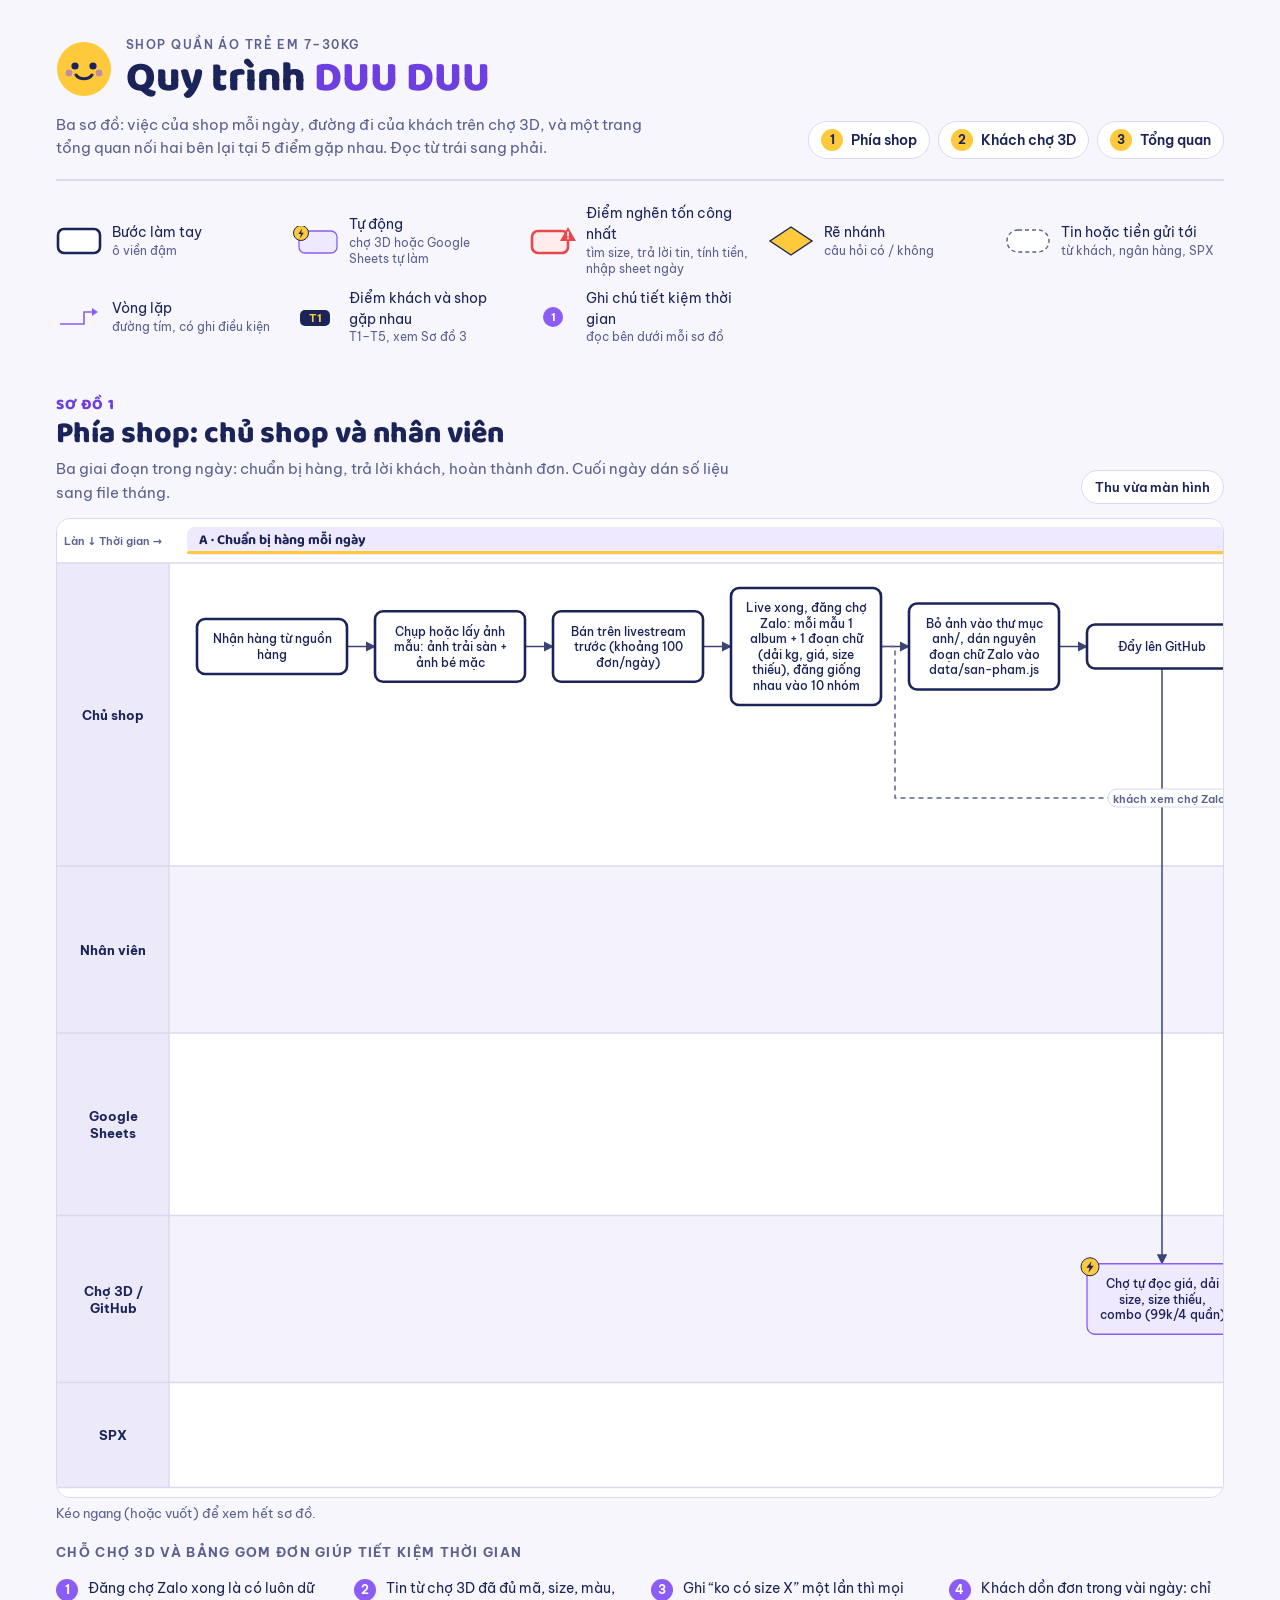
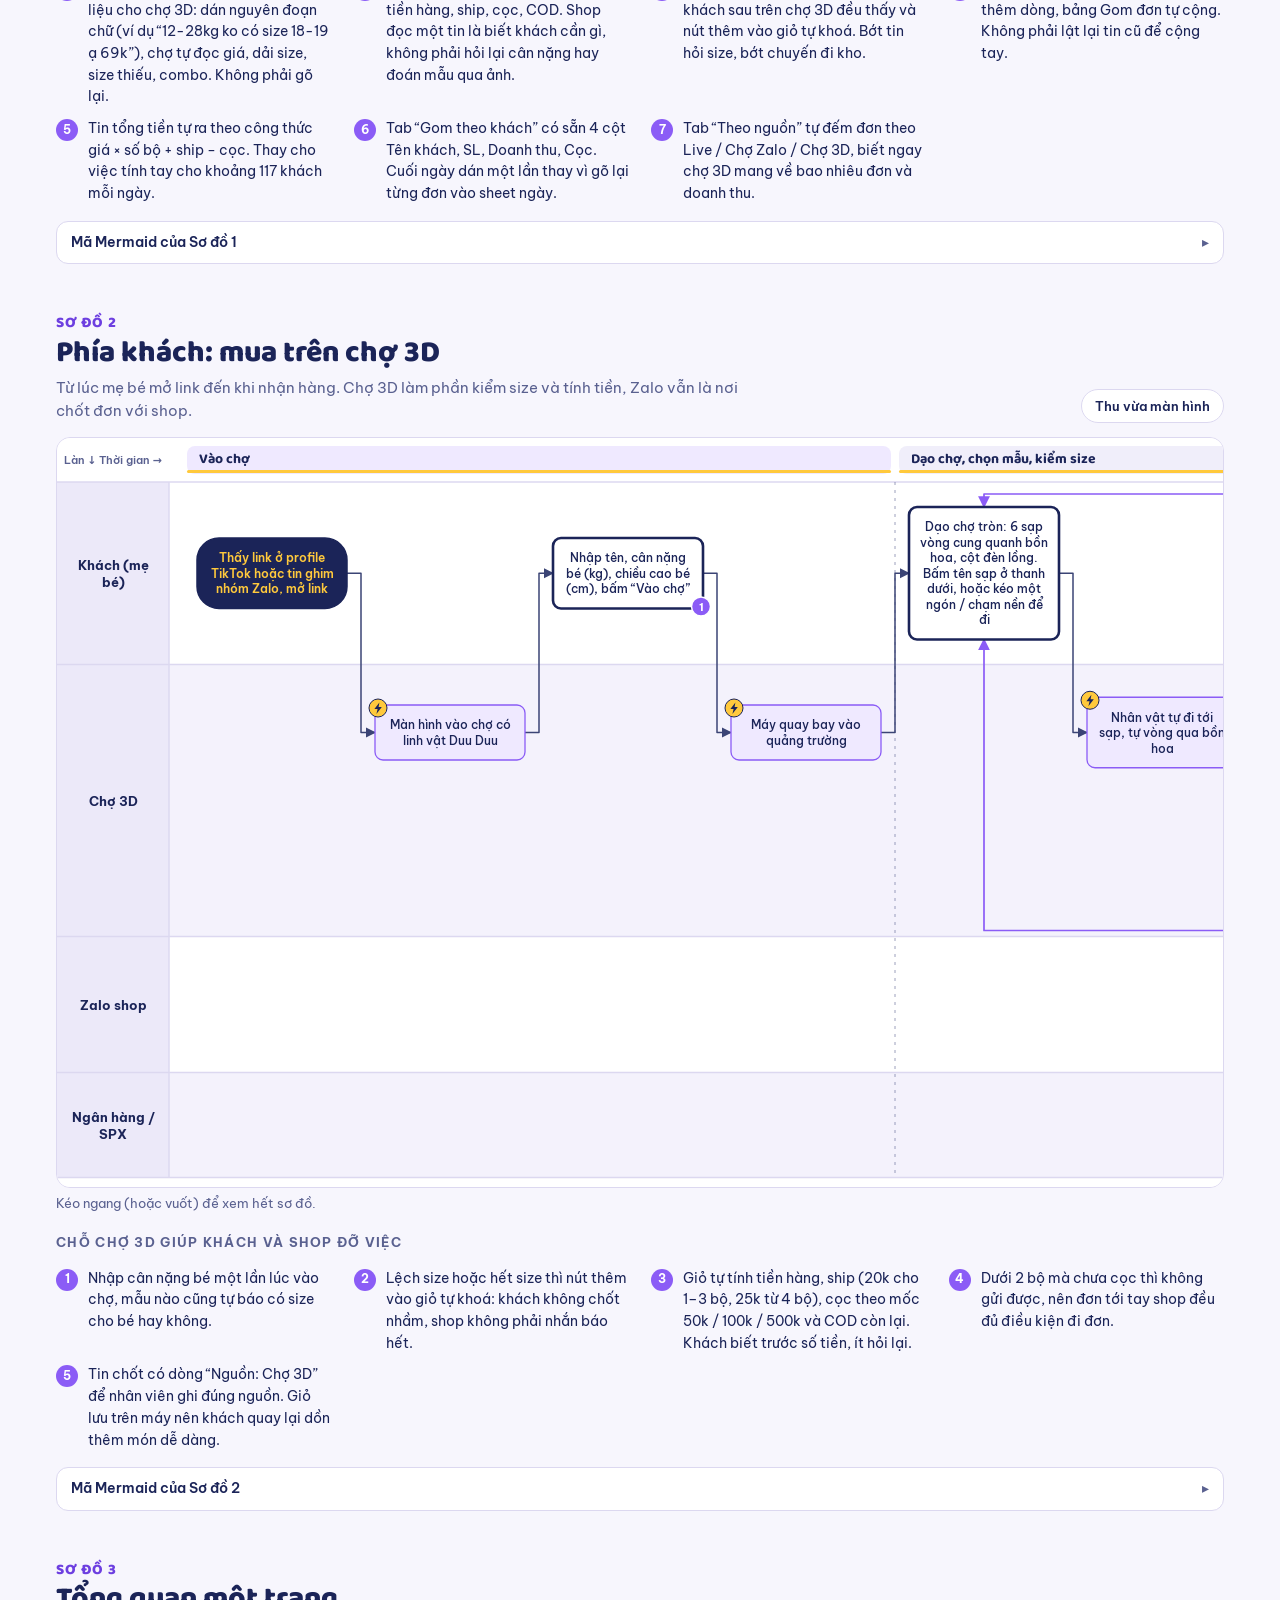
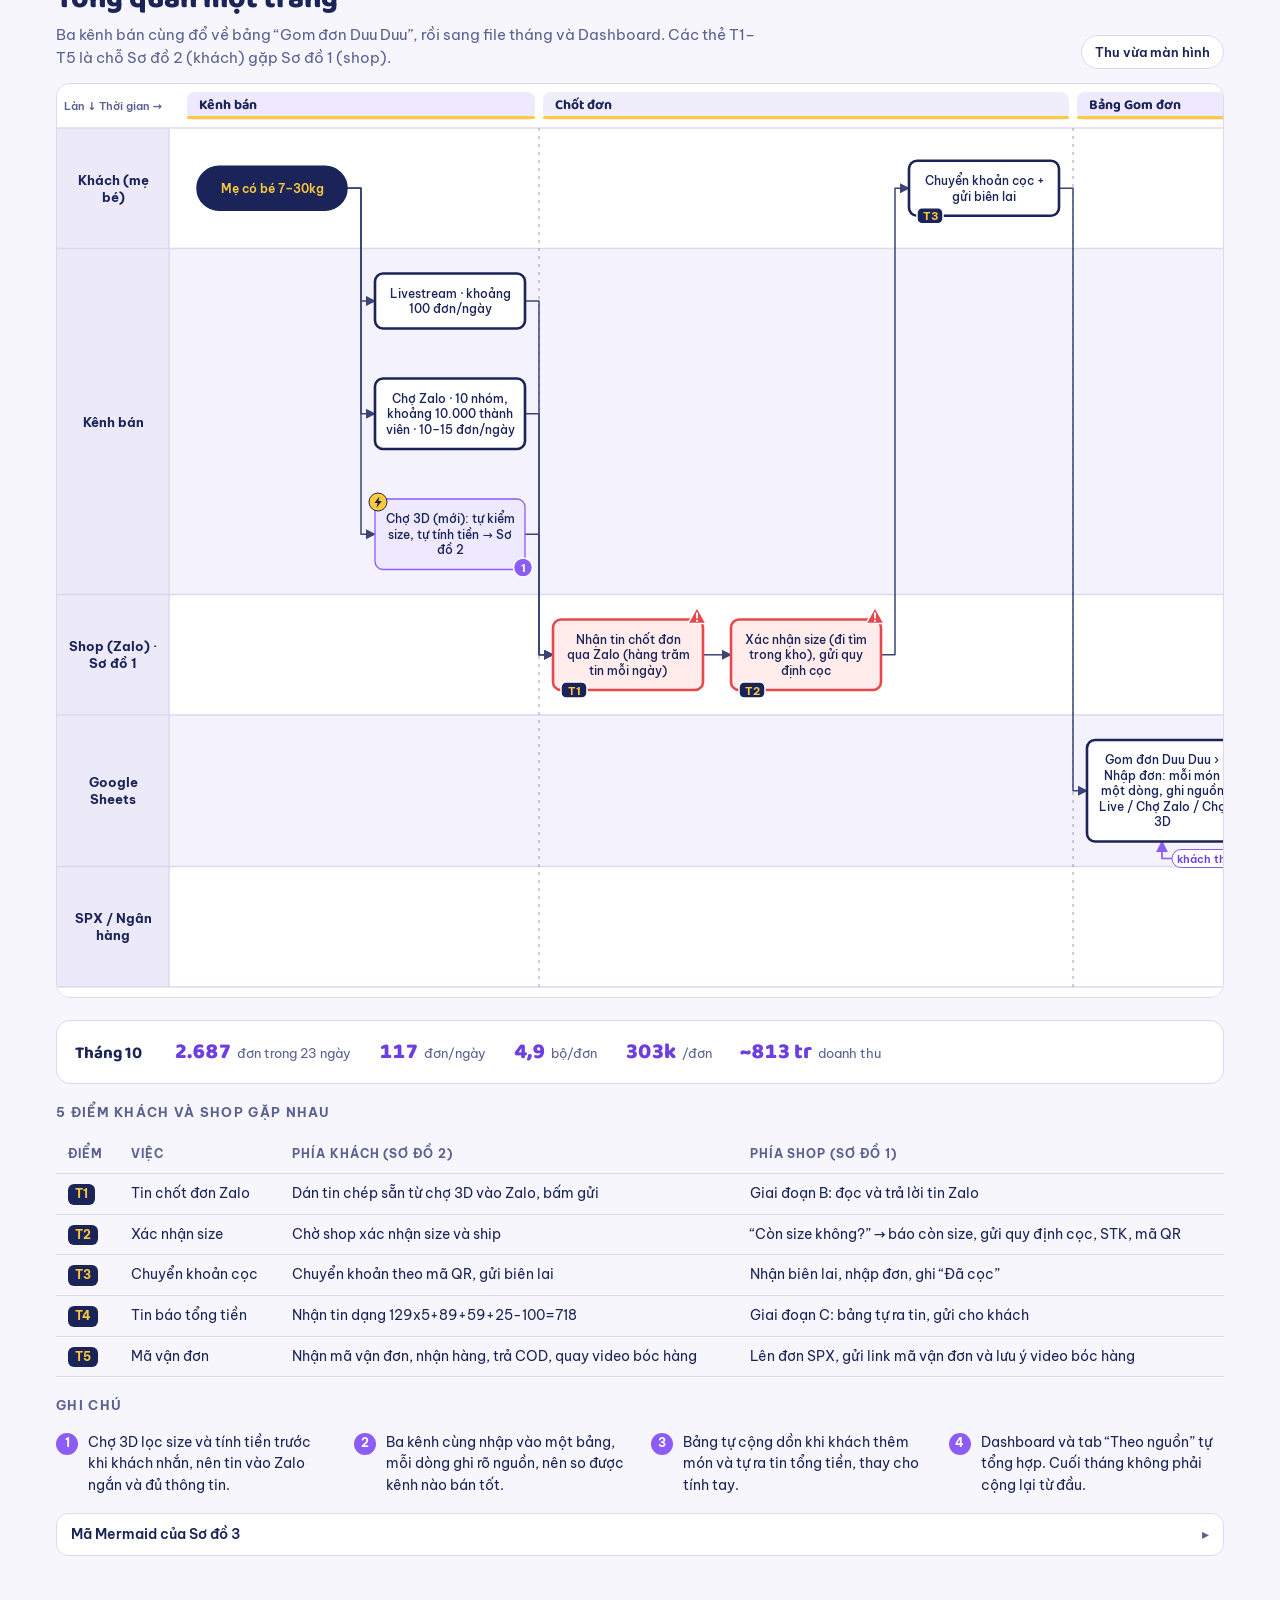
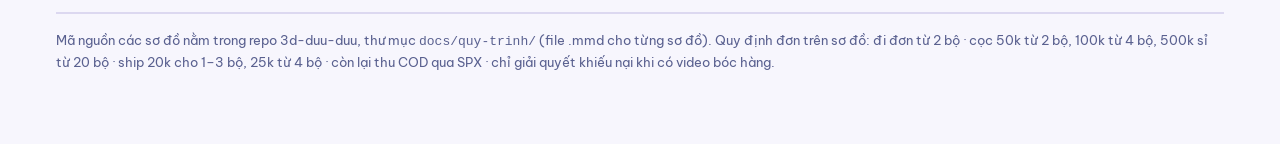
==== docs/quy-trinh/index.html @ c1986aa9 "Thêm sơ đồ quy trình bán hàng DUU DUU Ba sơ đồ swimlane bằng tiếng Việt trong docs/quy-trinh/: phía " ====
<!doctype html>
<html lang="vi">
<head>
<meta charset="utf-8">
<meta name="viewport" content="width=device-width, initial-scale=1, viewport-fit=cover">
</head>
<body>
<title>Quy trình DUU DUU</title>
<meta name="claude:viewport-fit-sides" content="cover">
<link rel="preconnect" href="https://fonts.googleapis.com">
<link rel="preconnect" href="https://fonts.gstatic.com" crossorigin>
<link rel="stylesheet" href="https://fonts.googleapis.com/css2?family=Baloo+2:wght@600;700;800&family=Be+Vietnam+Pro:wght@400;500;600;700&family=JetBrains+Mono:wght@400;500&display=swap&subset=vietnamese">
<style>
/* Bố cục: dải tiêu đề thương hiệu, chú thích ký hiệu, rồi 3 sơ đồ swimlane cuộn ngang, mỗi sơ đồ kèm ghi chú bên lề và mã Mermaid. */
:root{
  --bg:#F7F6FD; --surface:#FFFFFF; --surface-2:#F0EEFA; --lane-a:#FFFFFF; --lane-b:#F4F2FC; --lane-label:#ECE9F9;
  --ink:#1B2458; --muted:#5A6190; --line:#3B4475; --rule:#DCD8F0;
  --purple:#8B5CF6; --purple-ink:#6D3FE0; --yellow:#FFC93C; --on-yellow:#1B2458;
  --auto-fill:#EFE9FF; --warn:#E5484D; --warn-fill:#FFECEB;
  --end-fill:#1B2458; --end-ink:#FFC93C; --code-bg:#1B2458; --code-ink:#E9EAFF;
  --f-display:"Baloo 2","Be Vietnam Pro",system-ui,sans-serif;
  --f-body:"Be Vietnam Pro",system-ui,-apple-system,"Segoe UI",Roboto,sans-serif;
  --f-mono:"JetBrains Mono",ui-monospace,Menlo,Consolas,monospace;
}
@media (prefers-color-scheme: dark){ :root:not([data-theme="light"]){
  --bg:#11142B; --surface:#1A1E3D; --surface-2:#20254A; --lane-a:#161A36; --lane-b:#1B2042; --lane-label:#232850;
  --ink:#EEF0FF; --muted:#A9AED8; --line:#B9BEE8; --rule:#2E3463;
  --purple:#A78BFA; --purple-ink:#C4B2FF; --yellow:#FFC93C; --on-yellow:#1B2458;
  --auto-fill:#2C2660; --warn:#FF6B6B; --warn-fill:#3B1F2E;
  --end-fill:#FFC93C; --end-ink:#1B2458; --code-bg:#0B0E22; --code-ink:#E9EAFF; color-scheme:dark }}
:root[data-theme="dark"]{
  --bg:#11142B; --surface:#1A1E3D; --surface-2:#20254A; --lane-a:#161A36; --lane-b:#1B2042; --lane-label:#232850;
  --ink:#EEF0FF; --muted:#A9AED8; --line:#B9BEE8; --rule:#2E3463;
  --purple:#A78BFA; --purple-ink:#C4B2FF; --yellow:#FFC93C; --on-yellow:#1B2458;
  --auto-fill:#2C2660; --warn:#FF6B6B; --warn-fill:#3B1F2E;
  --end-fill:#FFC93C; --end-ink:#1B2458; --code-bg:#0B0E22; --code-ink:#E9EAFF; color-scheme:dark }

*{box-sizing:border-box}
body{background:var(--bg);color:var(--ink);font-family:var(--f-body);font-size:15px;line-height:1.55}
.wrap{max-width:1200px;margin:0 auto;padding-left:max(16px,env(safe-area-inset-left,0px));padding-right:max(16px,env(safe-area-inset-right,0px));padding-block:28px 64px}
h1,h2,h3{font-family:var(--f-display);text-wrap:balance;margin:0;line-height:1.15}
a{color:var(--purple-ink)}

/* Đầu trang */
.mast{display:flex;flex-wrap:wrap;gap:20px 32px;align-items:flex-end;justify-content:space-between;padding-bottom:20px;border-bottom:2px solid var(--rule)}
.brand{display:flex;gap:14px;align-items:center}
.logo{width:56px;height:56px;flex:none}
.eyebrow{font-size:12px;letter-spacing:.12em;text-transform:uppercase;color:var(--muted);font-weight:600}
h1{font-size:clamp(28px,4.2vw,42px);font-weight:800}
h1 em{font-style:normal;color:var(--purple-ink)}
.lede{max-width:62ch;color:var(--muted);margin:10px 0 0}
.toc{display:flex;flex-wrap:wrap;gap:8px}
.toc a{display:inline-flex;gap:8px;align-items:center;text-decoration:none;color:var(--ink);background:var(--surface);border:1.5px solid var(--rule);padding:7px 12px;border-radius:999px;font-weight:600;font-size:14px}
.toc a:hover,.toc a:focus-visible{border-color:var(--purple);outline:none}
.toc b{display:inline-grid;place-items:center;width:22px;height:22px;border-radius:50%;background:var(--yellow);color:var(--on-yellow);font-size:12px}

/* Chú thích ký hiệu */
.legend{margin-top:22px;display:grid;grid-template-columns:repeat(auto-fit,minmax(210px,1fr));gap:10px 18px}
.lg{display:flex;gap:10px;align-items:center;font-size:13.5px;min-width:0}
.lg svg{flex:none}
.lg small{display:block;color:var(--muted);font-size:12px;line-height:1.35}

/* Thẻ số liệu tháng 10 */
.kpis{margin-top:22px;display:flex;flex-wrap:wrap;gap:8px 28px;align-items:baseline;padding:14px 18px;background:var(--surface);border:1.5px solid var(--rule);border-radius:14px}
.kpis .k-title{font-family:var(--f-display);font-weight:700;font-size:17px;margin-right:4px}
.kpi{display:flex;gap:6px;align-items:baseline;font-variant-numeric:tabular-nums}
.kpi strong{font-family:var(--f-display);font-size:22px;font-weight:800;color:var(--purple-ink)}
.kpi span{color:var(--muted);font-size:13px}

/* Mỗi sơ đồ */
section.sd{margin-top:48px;scroll-margin-top:16px}
.sd-head{display:flex;flex-wrap:wrap;gap:8px 18px;align-items:flex-end;justify-content:space-between}
.sd-head .num{font-family:var(--f-display);font-weight:800;color:var(--purple-ink);font-size:15px;letter-spacing:.04em}
h2{font-size:clamp(22px,3vw,30px);font-weight:800}
.sd-desc{color:var(--muted);max-width:70ch;margin:6px 0 0}
.tools{display:flex;gap:8px;flex-wrap:wrap}
button{font:inherit;font-size:13px;font-weight:600;color:var(--ink);background:var(--surface);border:1.5px solid var(--rule);border-radius:999px;padding:6px 13px;cursor:pointer}
button:hover{border-color:var(--purple)}
button:focus-visible{outline:2px solid var(--purple);outline-offset:2px}
button[aria-pressed="true"]{background:var(--ink);color:var(--bg);border-color:var(--ink)}
.canvas{margin-top:14px;overflow-x:auto;border:1.5px solid var(--rule);border-radius:14px;background:var(--surface);cursor:grab;-webkit-overflow-scrolling:touch}
.canvas.dragging{cursor:grabbing;user-select:none}
.canvas svg{display:block}
.canvas.fit svg{width:100%;height:auto}
.hint{font-size:12.5px;color:var(--muted);margin-top:6px}

/* Ghi chú bên lề */
.notes{margin-top:16px;display:grid;grid-template-columns:repeat(auto-fit,minmax(260px,1fr));gap:10px 22px;padding:0;list-style:none}
.notes li{display:flex;gap:10px;font-size:14px;min-width:0}
.notes .nb{flex:none;display:inline-grid;place-items:center;width:22px;height:22px;border-radius:50%;background:var(--purple);color:#fff;font-weight:700;font-size:12px;margin-top:1px}
.notes-title{margin-top:18px;font-size:13px;letter-spacing:.1em;text-transform:uppercase;color:var(--muted);font-weight:700}

/* Bảng điểm gặp nhau */
.touch{margin-top:14px;overflow-x:auto}
.touch table{border-collapse:collapse;width:100%;min-width:620px;font-size:14px}
.touch th,.touch td{text-align:left;padding:9px 12px;border-bottom:1px solid var(--rule);vertical-align:top}
.touch th{font-size:12px;letter-spacing:.08em;text-transform:uppercase;color:var(--muted)}
.tag{display:inline-block;font-weight:700;font-size:12px;background:var(--ink);color:var(--yellow);border-radius:6px;padding:1px 7px;font-variant-numeric:tabular-nums}

/* Mã Mermaid */
details.code{margin-top:16px;border:1.5px solid var(--rule);border-radius:12px;background:var(--surface)}
details.code summary{cursor:pointer;padding:10px 14px;font-weight:600;font-size:14px;display:flex;gap:10px;align-items:center;justify-content:space-between;list-style:none}
details.code summary::-webkit-details-marker{display:none}
details.code summary::after{content:"▸";color:var(--muted);transition:transform .15s}
details.code[open] summary::after{transform:rotate(90deg)}
.code-body{padding:0 14px 14px}
.code-bar{display:flex;flex-wrap:wrap;gap:8px 14px;align-items:center;justify-content:space-between;margin-bottom:8px;font-size:12.5px;color:var(--muted)}
pre{margin:0;max-height:420px;overflow:auto;background:var(--code-bg);color:var(--code-ink);border-radius:10px;padding:14px 16px;font-family:var(--f-mono);font-size:12.5px;line-height:1.55;tab-size:2}
footer{margin-top:56px;padding-top:16px;border-top:2px solid var(--rule);color:var(--muted);font-size:13px}

/* Chữ trong SVG */
.svg-lane{font:700 13px var(--f-body);fill:var(--ink)}
.svg-phase{font:700 14px var(--f-display);fill:var(--ink)}
.svg-node{font:500 12px var(--f-body);fill:var(--ink)}
.svg-node.on-dec{font-weight:700;fill:var(--on-yellow)}
.svg-node.on-end{font-weight:600;fill:var(--end-ink)}
.svg-elabel{font:600 11px var(--f-body);fill:var(--muted)}
.svg-elabel.loop{fill:var(--purple-ink)}
.svg-tag{font:700 10.5px var(--f-body);fill:var(--yellow)}
.svg-nb{font:700 11px var(--f-body);fill:#fff}
@media (prefers-reduced-motion: reduce){*{transition:none!important;scroll-behavior:auto!important}}
@media (max-width:520px){.kpi strong{font-size:19px}}
</style>

<div class="wrap">
  <header class="mast">
    <div>
      <div class="brand">
        <svg class="logo" viewBox="0 0 56 56" aria-hidden="true">
          <circle cx="28" cy="28" r="27" fill="var(--yellow)"/>
          <circle cx="19" cy="25" r="3.6" fill="#1B2458"/><circle cx="37" cy="25" r="3.6" fill="#1B2458"/>
          <path d="M20 34c4 5 12 5 16 0" fill="none" stroke="#1B2458" stroke-width="3" stroke-linecap="round"/>
          <circle cx="13" cy="32" r="3.4" fill="#8B5CF6" opacity=".55"/><circle cx="43" cy="32" r="3.4" fill="#8B5CF6" opacity=".55"/>
        </svg>
        <div>
          <div class="eyebrow">Shop quần áo trẻ em 7–30kg</div>
          <h1>Quy trình <em>DUU DUU</em></h1>
        </div>
      </div>
      <p class="lede">Ba sơ đồ: việc của shop mỗi ngày, đường đi của khách trên chợ 3D, và một trang tổng quan nối hai bên lại tại 5 điểm gặp nhau. Đọc từ trái sang phải.</p>
    </div>
    <nav class="toc" aria-label="Các sơ đồ">
      <a href="#so-do-1"><b>1</b>Phía shop</a>
      <a href="#so-do-2"><b>2</b>Khách chợ 3D</a>
      <a href="#so-do-3"><b>3</b>Tổng quan</a>
    </nav>
  </header>

  <div class="legend" aria-label="Chú thích ký hiệu">
    <div class="lg"><svg width="46" height="30" viewBox="0 0 46 30"><rect x="2" y="3" width="42" height="24" rx="6" fill="var(--surface)" stroke="var(--ink)" stroke-width="2.6"/></svg><div>Bước làm tay<small>ô viền đậm</small></div></div>
    <div class="lg"><svg width="46" height="30" viewBox="0 0 46 30"><rect x="6" y="5" width="38" height="22" rx="6" fill="var(--auto-fill)" stroke="var(--purple)" stroke-width="1.3"/><circle cx="8" cy="7" r="7.5" fill="var(--yellow)" stroke="var(--ink)" stroke-width="1"/><path d="M9.2 2.6 5.4 8h2.6l-1.2 4.4L10.8 6.8H8.2z" fill="#1B2458"/></svg><div>Tự động<small>chợ 3D hoặc Google Sheets tự làm</small></div></div>
    <div class="lg"><svg width="46" height="30" viewBox="0 0 46 30"><rect x="2" y="5" width="36" height="22" rx="6" fill="var(--warn-fill)" stroke="var(--warn)" stroke-width="2.6"/><path d="M38 1 46 15H30z" fill="var(--warn)"/><rect x="37.2" y="5.5" width="1.6" height="5" fill="#fff"/><rect x="37.2" y="11.6" width="1.6" height="1.6" fill="#fff"/></svg><div>Điểm nghẽn tốn công nhất<small>tìm size, trả lời tin, tính tiền, nhập sheet ngày</small></div></div>
    <div class="lg"><svg width="46" height="30" viewBox="0 0 46 30"><path d="M23 1 44 15 23 29 2 15z" fill="var(--yellow)" stroke="var(--ink)" stroke-width="1.4"/></svg><div>Rẽ nhánh<small>câu hỏi có / không</small></div></div>
    <div class="lg"><svg width="46" height="30" viewBox="0 0 46 30"><rect x="2" y="4" width="42" height="22" rx="11" fill="var(--surface)" stroke="var(--muted)" stroke-width="1.4" stroke-dasharray="4 3"/></svg><div>Tin hoặc tiền gửi tới<small>từ khách, ngân hàng, SPX</small></div></div>
    <div class="lg"><svg width="46" height="30" viewBox="0 0 46 30"><path d="M4 22h24v-12h8" fill="none" stroke="var(--purple)" stroke-width="1.6"/><path d="M36 6l6 4-6 4z" fill="var(--purple)"/></svg><div>Vòng lặp<small>đường tím, có ghi điều kiện</small></div></div>
    <div class="lg"><svg width="46" height="30" viewBox="0 0 46 30"><rect x="7" y="8" width="30" height="16" rx="5" fill="var(--ink)"/><text x="22" y="20" text-anchor="middle" class="svg-tag">T1</text></svg><div>Điểm khách và shop gặp nhau<small>T1–T5, xem Sơ đồ 3</small></div></div>
    <div class="lg"><svg width="46" height="30" viewBox="0 0 46 30"><circle cx="23" cy="15" r="10" fill="var(--purple)"/><text x="23" y="19" text-anchor="middle" class="svg-nb">1</text></svg><div>Ghi chú tiết kiệm thời gian<small>đọc bên dưới mỗi sơ đồ</small></div></div>
  </div>

  <!-- SƠ ĐỒ 1 -->
  <section class="sd" id="so-do-1">
    <div class="sd-head">
      <div>
        <div class="num">SƠ ĐỒ 1</div>
        <h2>Phía shop: chủ shop và nhân viên</h2>
        <p class="sd-desc">Ba giai đoạn trong ngày: chuẩn bị hàng, trả lời khách, hoàn thành đơn. Cuối ngày dán số liệu sang file tháng.</p>
      </div>
      <div class="tools"><button type="button" class="fit-btn" data-target="cv1" aria-pressed="false">Thu vừa màn hình</button></div>
    </div>
    <div class="canvas" id="cv1" role="img" aria-label="Sơ đồ swimlane quy trình phía shop DUU DUU"></div>
    <p class="hint">Kéo ngang (hoặc vuốt) để xem hết sơ đồ.</p>
    <div class="notes-title">Chỗ chợ 3D và bảng gom đơn giúp tiết kiệm thời gian</div>
    <ol class="notes" id="nt1"></ol>
    <details class="code">
      <summary>Mã Mermaid của Sơ đồ 1</summary>
      <div class="code-body">
        <div class="code-bar"><span>Dán vào mermaid.live hoặc file .md trên GitHub để sửa. Mermaid tự xếp các làn nên bố cục sẽ khác bản vẽ ở trên.</span><button type="button" class="copy-btn" data-src="m1">Chép mã</button></div>
        <pre id="m1">flowchart LR
  %% SƠ ĐỒ 1 — PHÍA SHOP DUU DUU (chủ shop và nhân viên)
  %% Mỗi subgraph là một làn. Đọc từ trái sang phải: A chuẩn bị hàng → B trả lời khách → C hoàn thành đơn.
  %% Ký hiệu: viền đậm = làm tay · ⚡ = chợ 3D hoặc Google Sheets tự làm · ⚠️ = điểm nghẽn tốn công
  %%          hình bình hành = tin/tiền từ khách hoặc sàn gửi tới · 🔗 T1–T5 = điểm gặp khách (xem Sơ đồ 3)

  classDef tay fill:#FFFFFF,stroke:#1B2458,stroke-width:3px,color:#1B2458
  classDef tudong fill:#EFE9FF,stroke:#8B5CF6,stroke-width:1.5px,color:#1B2458
  classDef nghen fill:#FFECEB,stroke:#E5484D,stroke-width:3px,color:#1B2458
  classDef tudongnghen fill:#EFE9FF,stroke:#E5484D,stroke-width:3px,color:#1B2458
  classDef quyetdinh fill:#FFC93C,stroke:#1B2458,stroke-width:1.5px,color:#1B2458
  classDef ngoai fill:#FFFFFF,stroke:#5A6190,stroke-width:1.5px,stroke-dasharray:5 4,color:#1B2458
  classDef ketthuc fill:#1B2458,stroke:#1B2458,color:#FFC93C

  subgraph L1["Chủ shop"]
    direction LR
    A1["Nhận hàng từ nguồn hàng"]
    A2["Chụp hoặc lấy ảnh mẫu&lt;br/&gt;(ảnh trải sàn + ảnh bé mặc)"]
    A3["Bán trên livestream trước&lt;br/&gt;~100 đơn/ngày"]
    A4["Live xong, đăng chợ Zalo:&lt;br/&gt;mỗi mẫu 1 album + 1 đoạn chữ&lt;br/&gt;(dải kg, giá, size thiếu),&lt;br/&gt;đăng giống nhau vào 10 nhóm"]
    A5["Bỏ ảnh vào thư mục anh/,&lt;br/&gt;dán nguyên đoạn chữ Zalo&lt;br/&gt;vào data/san-pham.js"]
    A6["Đẩy lên GitHub"]
    B1[/"Tin từ chợ Zalo: khách gửi lại&lt;br/&gt;ảnh mẫu + cân nặng, chiều cao bé"/]
    B3["⚠️ 🔗 T1 Đọc và trả lời tin Zalo&lt;br/&gt;(hàng trăm tin mỗi ngày)"]
    B5{"Còn size&lt;br/&gt;không?"}
    B6["Báo khách hết,&lt;br/&gt;gợi ý size hoặc mẫu khác"]
    B8{"Đủ 2 bộ&lt;br/&gt;chưa?"}
    B9["Nhắc khách chọn thêm"]
    B10["🔗 T2 Báo còn size, gửi quy định cọc&lt;br/&gt;kèm số tài khoản + mã QR&lt;br/&gt;(50k từ 2 bộ · 100k từ 4 bộ · 500k sỉ từ 20 bộ)"]
    B11[/"🔗 T3 Khách chuyển khoản cọc,&lt;br/&gt;gửi biên lai"/]
    C1{"Khách&lt;br/&gt;thêm món?"}
    C5["🔗 T4 Gửi tin tổng tiền cho khách"]
    C8["🔗 T5 Gửi khách link mã vận đơn&lt;br/&gt;+ lưu ý quay video bóc hàng&lt;br/&gt;+ “đã có mã vận đơn thì&lt;br/&gt;không chuyển khoản nữa”"]
    C12["Nhập tiền khách chuyển khoản,&lt;br/&gt;đối soát COD của sàn"]
    C14(["Xem tab “Theo nguồn”:&lt;br/&gt;chợ 3D mang về bao nhiêu đơn"])
  end

  subgraph L2["Nhân viên"]
    direction LR
    B4["⚠️ Đi tìm size trong kho"]
    B12["Nhập từng món vào tab “Nhập đơn”:&lt;br/&gt;ngày, nguồn (Live / Chợ Zalo / Chợ 3D),&lt;br/&gt;tên khách, mã mẫu, size, màu, SL, giá"]
    B14["Ghi “Đã cọc” + trạng thái&lt;br/&gt;ở tab “Gom theo khách”"]
    C2["Thêm dòng vào “Nhập đơn”"]
    C6["Đóng gói"]
    C9["Cập nhật “Đã đi đơn”&lt;br/&gt;+ mã vận đơn"]
    C10["⚠️ Cuối ngày: dán 4 cột&lt;br/&gt;(Tên khách, SL, Doanh thu, Cọc)&lt;br/&gt;vào sheet ngày của file tháng"]
  end

  subgraph L3["Google Sheets"]
    direction LR
    B13["⚡ Bảng tự gom các món theo khách"]
    C3["⚡ Bảng tự cộng dồn&lt;br/&gt;vào đơn của khách"]
    C4["⚡ ⚠️ Bảng tự ra tin báo khách&lt;br/&gt;129x5+89+59+25-100=718&lt;br/&gt;(giá × số bộ + ship − cọc = COD)&lt;br/&gt;thay cho tính tay"]
    C13["⚡ Dashboard tự tổng hợp"]
  end

  subgraph L4["Chợ 3D / GitHub"]
    direction LR
    A7["⚡ Chợ tự đọc giá, dải size,&lt;br/&gt;size thiếu, combo (99k/4 quần)"]
    A8["⚡ Trang chợ tự cập nhật&lt;br/&gt;sau 1–2 phút"]
    B2[/"⚡ Tin chốt soạn sẵn từ chợ 3D:&lt;br/&gt;mã, size, màu, tiền hàng, ship,&lt;br/&gt;cọc, COD + “Nguồn: Chợ 3D”"/]
    B7["Ghi “ko có size X” hoặc het: true&lt;br/&gt;vào file dữ liệu, đẩy GitHub"]
  end

  subgraph L5["SPX"]
    direction LR
    C7["Lên đơn SPX, lấy mã vận đơn"]
    C11[/"Tiền COD về&lt;br/&gt;+ bảng đối soát của sàn"/]
  end

  %% Giai đoạn A — chuẩn bị hàng mỗi ngày
  A1 --&gt; A2 --&gt; A3 --&gt; A4 --&gt; A5 --&gt; A6 --&gt; A7 --&gt; A8

  %% Giai đoạn B — trả lời khách
  A4 -. khách xem chợ Zalo .-&gt; B1
  A8 -. khách đặt trên chợ 3D .-&gt; B2
  B1 --&gt; B3
  B2 --&gt; B3
  B3 --&gt;|hỏi size| B4 --&gt; B5
  B5 --&gt;|Hết| B6 --&gt; B7
  B6 --&gt;|khách chọn lại| B3
  B5 --&gt;|Còn| B8
  B8 --&gt;|Chưa| B9
  B9 --&gt;|khách chọn thêm| B3
  B8 --&gt;|Đủ| B10 --&gt; B11 --&gt; B12 --&gt; B13 --&gt; B14

  %% Giai đoạn C — hoàn thành đơn (vòng lặp dồn đơn)
  B14 --&gt; C1
  C1 --&gt;|Có| C2 --&gt; C3
  C3 --&gt;|lặp đến khi chốt| C1
  C1 --&gt;|Chốt đi đơn| C4 --&gt; C5 --&gt; C6 --&gt; C7 --&gt; C8 --&gt; C9 --&gt; C10
  C10 --&gt; C12
  C11 --&gt; C12
  C12 --&gt; C13 --&gt; C14

  class A1,A2,A3,A4,A5,A6,B6,B7,B9,B10,B12,B14,C2,C5,C6,C7,C8,C9,C12 tay
  class A7,A8,B2,B13,C3,C13 tudong
  class B3,B4,C10 nghen
  class C4 tudongnghen
  class B5,B8,C1 quyetdinh
  class B1,B11,C11 ngoai
  class C14 ketthuc</pre>
      </div>
    </details>
  </section>

  <!-- SƠ ĐỒ 2 -->
  <section class="sd" id="so-do-2">
    <div class="sd-head">
      <div>
        <div class="num">SƠ ĐỒ 2</div>
        <h2>Phía khách: mua trên chợ 3D</h2>
        <p class="sd-desc">Từ lúc mẹ bé mở link đến khi nhận hàng. Chợ 3D làm phần kiểm size và tính tiền, Zalo vẫn là nơi chốt đơn với shop.</p>
      </div>
      <div class="tools"><button type="button" class="fit-btn" data-target="cv2" aria-pressed="false">Thu vừa màn hình</button></div>
    </div>
    <div class="canvas" id="cv2" role="img" aria-label="Sơ đồ swimlane hành trình khách mua trên chợ 3D"></div>
    <p class="hint">Kéo ngang (hoặc vuốt) để xem hết sơ đồ.</p>
    <div class="notes-title">Chỗ chợ 3D giúp khách và shop đỡ việc</div>
    <ol class="notes" id="nt2"></ol>
    <details class="code">
      <summary>Mã Mermaid của Sơ đồ 2</summary>
      <div class="code-body">
        <div class="code-bar"><span>Dán vào mermaid.live hoặc file .md trên GitHub để sửa.</span><button type="button" class="copy-btn" data-src="m2">Chép mã</button></div>
        <pre id="m2">flowchart LR
  %% SƠ ĐỒ 2 — KHÁCH MUA TRÊN CHỢ 3D (từ lúc vào chợ đến khi nhận hàng)
  %% Mỗi subgraph là một làn. Đọc từ trái sang phải.
  %% Ký hiệu: viền đậm = khách làm tay · ⚡ = chợ 3D tự làm · 🔒 = nút bị khoá
  %%          hình bình hành = tin/tiền từ bên ngoài · 🔗 T1–T5 = điểm gặp shop (xem Sơ đồ 3)

  classDef tay fill:#FFFFFF,stroke:#1B2458,stroke-width:3px,color:#1B2458
  classDef tudong fill:#EFE9FF,stroke:#8B5CF6,stroke-width:1.5px,color:#1B2458
  classDef quyetdinh fill:#FFC93C,stroke:#1B2458,stroke-width:1.5px,color:#1B2458
  classDef ngoai fill:#FFFFFF,stroke:#5A6190,stroke-width:1.5px,stroke-dasharray:5 4,color:#1B2458
  classDef ketthuc fill:#1B2458,stroke:#1B2458,color:#FFC93C

  subgraph K["Khách (mẹ bé)"]
    direction LR
    D1(["Thấy link ở profile TikTok&lt;br/&gt;hoặc tin ghim nhóm Zalo, mở link"])
    D3["Nhập tên, cân nặng bé (kg),&lt;br/&gt;chiều cao bé (cm), bấm “Vào chợ”"]
    D5["Dạo chợ tròn: 6 sạp vòng cung&lt;br/&gt;quanh bồn hoa và cột đèn lồng.&lt;br/&gt;Bấm tên sạp ở thanh dưới,&lt;br/&gt;hoặc kéo một ngón / chạm nền để đi"]
    D8["Bấm vào một mẫu"]
    D10["Chọn màu&lt;br/&gt;(chợ lật tới ảnh màu đó)"]
    D11["Chọn cân nặng bằng nút − / +"]
    D14["Tuỳ chọn: “Lấy rộng hơn (trừ hao)”,&lt;br/&gt;“Cho bé mặc thử”"]
    D16["Thêm vào giỏ"]
    D17{"Chọn thêm&lt;br/&gt;mẫu?"}
    D18["Mở giỏ: xem danh sách món,&lt;br/&gt;nhập chiều cao bé,&lt;br/&gt;ô “Đã cọc trước”"]
    D22["Bấm “Chép tin và mở Zalo shop”"]
    D24["🔗 T1 Dán tin vào khung chat Zalo,&lt;br/&gt;bấm gửi"]
    D26["🔗 T3 Chuyển khoản cọc theo mã QR"]
    D28["Gửi biên lai qua Zalo"]
    D30["🔗 T4 🔗 T5 Nhận tin tổng tiền&lt;br/&gt;và mã vận đơn"]
    D32(["Nhận hàng, trả COD,&lt;br/&gt;quay video bóc hàng"])
  end

  subgraph C["Chợ 3D"]
    direction LR
    D2["⚡ Màn hình vào chợ&lt;br/&gt;có linh vật Duu Duu"]
    D4["⚡ Máy quay bay vào quảng trường"]
    D6["⚡ Nhân vật tự đi tới sạp,&lt;br/&gt;tự vòng qua bồn hoa"]
    D7["⚡ Đến gần sạp:&lt;br/&gt;hiện dải thẻ mẫu của sạp"]
    D9["⚡ Bảng chi tiết: ảnh thật vuốt ngang,&lt;br/&gt;mã, giá, đoạn chữ của shop"]
    D12{"Size&lt;br/&gt;cho bé?"}
    D13["⚡ 🔒 “Mẫu này chỉ có size X–Y”&lt;br/&gt;hoặc “Hết size”:&lt;br/&gt;khoá nút thêm vào giỏ"]
    D15["⚡ Mặc thử: nhân vật&lt;br/&gt;mặc màu của mẫu"]
    D19["⚡ Tự tính tiền hàng, ship dự kiến,&lt;br/&gt;cọc theo mốc, COD còn lại"]
    D20{"Dưới 2 bộ&lt;br/&gt;và chưa cọc?"}
    D21["⚡ 🔒 Khoá nút gửi,&lt;br/&gt;nhắc chọn thêm"]
    D23["⚡ Chép tin chốt đơn,&lt;br/&gt;mở Zalo của shop.&lt;br/&gt;Giỏ vẫn lưu trên máy khách"]
  end

  subgraph Z["Zalo shop"]
    direction LR
    D25["🔗 T2 Shop xác nhận size và ship"]
    D29["Shop nhập đơn, gửi tin tổng tiền&lt;br/&gt;và mã vận đơn (Sơ đồ 1, giai đoạn C)"]
  end

  subgraph B["Ngân hàng / SPX"]
    direction LR
    D27[/"Ngân hàng nhận tiền cọc"/]
    D31[/"SPX giao hàng, thu COD"/]
  end

  D1 --&gt; D2 --&gt; D3 --&gt; D4 --&gt; D5 --&gt; D6 --&gt; D7 --&gt; D8 --&gt; D9 --&gt; D10 --&gt; D11 --&gt; D12
  D12 --&gt;|Chỉ có size X–Y / Hết size| D13
  D13 --&gt;|chọn mẫu khác| D8
  D12 --&gt;|Có size cho bé| D14
  D14 -. nếu chọn mặc thử .-&gt; D15
  D14 --&gt; D16 --&gt; D17
  D17 --&gt;|Có: dạo tiếp| D5
  D17 --&gt;|Đủ rồi| D18 --&gt; D19 --&gt; D20
  D20 --&gt;|Đúng| D21
  D21 --&gt;|chọn thêm| D5
  D20 --&gt;|Không| D22 --&gt; D23 --&gt; D24 --&gt; D25 --&gt; D26 --&gt; D27 --&gt; D28 --&gt; D29 --&gt; D30 --&gt; D31 --&gt; D32

  class D3,D5,D8,D10,D11,D14,D16,D18,D22,D24,D26,D28,D30,D25,D29 tay
  class D2,D4,D6,D7,D9,D13,D15,D19,D21,D23 tudong
  class D12,D17,D20 quyetdinh
  class D27,D31 ngoai
  class D1,D32 ketthuc</pre>
      </div>
    </details>
  </section>

  <!-- SƠ ĐỒ 3 -->
  <section class="sd" id="so-do-3">
    <div class="sd-head">
      <div>
        <div class="num">SƠ ĐỒ 3</div>
        <h2>Tổng quan một trang</h2>
        <p class="sd-desc">Ba kênh bán cùng đổ về bảng “Gom đơn Duu Duu”, rồi sang file tháng và Dashboard. Các thẻ T1–T5 là chỗ Sơ đồ 2 (khách) gặp Sơ đồ 1 (shop).</p>
      </div>
      <div class="tools"><button type="button" class="fit-btn" data-target="cv3" aria-pressed="false">Thu vừa màn hình</button></div>
    </div>
    <div class="canvas" id="cv3" role="img" aria-label="Sơ đồ tổng quan ba kênh bán đổ về bảng gom đơn"></div>
    <div class="kpis" aria-label="Số liệu tháng 10">
      <span class="k-title">Tháng 10</span>
      <span class="kpi"><strong>2.687</strong><span>đơn trong 23 ngày</span></span>
      <span class="kpi"><strong>117</strong><span>đơn/ngày</span></span>
      <span class="kpi"><strong>4,9</strong><span>bộ/đơn</span></span>
      <span class="kpi"><strong>303k</strong><span>/đơn</span></span>
      <span class="kpi"><strong>~813 tr</strong><span>doanh thu</span></span>
    </div>
    <div class="notes-title">5 điểm khách và shop gặp nhau</div>
    <div class="touch">
      <table>
        <thead><tr><th>Điểm</th><th>Việc</th><th>Phía khách (Sơ đồ 2)</th><th>Phía shop (Sơ đồ 1)</th></tr></thead>
        <tbody>
          <tr><td><span class="tag">T1</span></td><td>Tin chốt đơn Zalo</td><td>Dán tin chép sẵn từ chợ 3D vào Zalo, bấm gửi</td><td>Giai đoạn B: đọc và trả lời tin Zalo</td></tr>
          <tr><td><span class="tag">T2</span></td><td>Xác nhận size</td><td>Chờ shop xác nhận size và ship</td><td>“Còn size không?” → báo còn size, gửi quy định cọc, STK, mã QR</td></tr>
          <tr><td><span class="tag">T3</span></td><td>Chuyển khoản cọc</td><td>Chuyển khoản theo mã QR, gửi biên lai</td><td>Nhận biên lai, nhập đơn, ghi “Đã cọc”</td></tr>
          <tr><td><span class="tag">T4</span></td><td>Tin báo tổng tiền</td><td>Nhận tin dạng 129x5+89+59+25-100=718</td><td>Giai đoạn C: bảng tự ra tin, gửi cho khách</td></tr>
          <tr><td><span class="tag">T5</span></td><td>Mã vận đơn</td><td>Nhận mã vận đơn, nhận hàng, trả COD, quay video bóc hàng</td><td>Lên đơn SPX, gửi link mã vận đơn và lưu ý video bóc hàng</td></tr>
        </tbody>
      </table>
    </div>
    <div class="notes-title">Ghi chú</div>
    <ol class="notes" id="nt3"></ol>
    <details class="code">
      <summary>Mã Mermaid của Sơ đồ 3</summary>
      <div class="code-body">
        <div class="code-bar"><span>Dán vào mermaid.live hoặc file .md trên GitHub để sửa.</span><button type="button" class="copy-btn" data-src="m3">Chép mã</button></div>
        <pre id="m3">flowchart LR
  %% SƠ ĐỒ 3 — TỔNG QUAN MỘT TRANG
  %% 3 kênh bán cùng đổ về bảng “Gom đơn Duu Duu”, rồi sang file tháng và Dashboard.
  %% 🔗 T1–T5 là 5 điểm khách (Sơ đồ 2) và shop (Sơ đồ 1) gặp nhau:
  %%   T1 tin chốt đơn Zalo · T2 xác nhận size · T3 chuyển khoản cọc · T4 tin báo tổng tiền · T5 mã vận đơn
  %% Ký hiệu: viền đậm = làm tay · ⚡ = tự động · ⚠️ = điểm nghẽn tốn công

  classDef tay fill:#FFFFFF,stroke:#1B2458,stroke-width:3px,color:#1B2458
  classDef tudong fill:#EFE9FF,stroke:#8B5CF6,stroke-width:1.5px,color:#1B2458
  classDef nghen fill:#FFECEB,stroke:#E5484D,stroke-width:3px,color:#1B2458
  classDef ngoai fill:#FFFFFF,stroke:#5A6190,stroke-width:1.5px,stroke-dasharray:5 4,color:#1B2458
  classDef ketthuc fill:#1B2458,stroke:#1B2458,color:#FFC93C

  subgraph K["Khách (mẹ bé)"]
    direction LR
    E1(["Mẹ có bé 7–30kg"])
    E7["🔗 T3 Chuyển khoản cọc&lt;br/&gt;+ gửi biên lai"]
    E11["🔗 T4 Nhận tin tổng tiền&lt;br/&gt;129x5+89+59+25-100=718"]
    E14["🔗 T5 Nhận mã vận đơn, nhận hàng,&lt;br/&gt;trả COD, quay video bóc hàng"]
  end

  subgraph KB["Kênh bán"]
    direction LR
    E2["Livestream&lt;br/&gt;~100 đơn/ngày"]
    E3["Chợ Zalo: 10 nhóm,&lt;br/&gt;~10.000 thành viên&lt;br/&gt;10–15 đơn/ngày"]
    E4["⚡ Chợ 3D (mới): tự kiểm size,&lt;br/&gt;tự tính tiền → Sơ đồ 2"]
  end

  subgraph S["Shop (Zalo) — Sơ đồ 1"]
    direction LR
    E5["⚠️ 🔗 T1 Nhận tin chốt đơn&lt;br/&gt;(hàng trăm tin mỗi ngày)"]
    E6["⚠️ 🔗 T2 Xác nhận size (đi kho),&lt;br/&gt;gửi quy định cọc"]
    E12["Đóng gói, lên đơn SPX"]
    E17(["Chủ shop xem số ngày, số tháng"])
  end

  subgraph GS["Google Sheets"]
    direction LR
    E8["Gom đơn Duu Duu › Nhập đơn:&lt;br/&gt;mỗi món một dòng,&lt;br/&gt;ghi nguồn Live / Chợ Zalo / Chợ 3D"]
    E9["⚡ Gom theo khách: tự cộng dồn&lt;br/&gt;khi dồn đơn, tự ra tin tổng tiền"]
    E15["⚠️ File tháng: dán 4 cột&lt;br/&gt;vào sheet ngày"]
    E16["⚡ Dashboard + tab “Theo nguồn”&lt;br/&gt;tự tổng hợp, đếm đơn chợ 3D"]
  end

  subgraph SB["SPX / Ngân hàng"]
    direction LR
    E13[/"SPX: mã vận đơn, giao hàng,&lt;br/&gt;thu COD, đối soát"/]
  end

  E1 --&gt; E2 &amp; E3 &amp; E4
  E2 &amp; E3 &amp; E4 --&gt; E5
  E5 --&gt; E6 --&gt; E7 --&gt; E8 --&gt; E9
  E9 --&gt;|khách thêm món: dồn đơn| E8
  E9 --&gt; E11 --&gt; E12 --&gt; E13 --&gt; E14
  E9 --&gt;|cuối ngày: 4 cột| E15
  E13 --&gt;|đối soát COD| E15
  E15 --&gt; E16 --&gt; E17

  class E2,E3,E7,E8,E11,E12,E14 tay
  class E4,E9,E16 tudong
  class E5,E6,E15 nghen
  class E13 ngoai
  class E1,E17 ketthuc</pre>
      </div>
    </details>
  </section>

  <footer>Mã nguồn các sơ đồ nằm trong repo 3d-duu-duu, thư mục <code>docs/quy-trinh/</code> (file .mmd cho từng sơ đồ). Quy định đơn trên sơ đồ: đi đơn từ 2 bộ · cọc 50k từ 2 bộ, 100k từ 4 bộ, 500k sỉ từ 20 bộ · ship 20k cho 1–3 bộ, 25k từ 4 bộ · còn lại thu COD qua SPX · chỉ giải quyết khiếu nại khi có video bóc hàng.</footer>
</div>

<script>
/* ============ DỮ LIỆU CÁC SƠ ĐỒ ============
   t: tay (làm tay) | auto (tự động) | dec (rẽ nhánh) | ext (tin/tiền gửi tới) | end (bắt đầu/kết thúc)
   warn: điểm nghẽn · touch: ['T1'] điểm gặp nhau · note: số ghi chú
   Cạnh: route auto | loopDown | loopUp | backLeft ; kind: loop (tím) | dash (nét đứt) */
const SD1 = {
  id:'cv1', notesEl:'nt1',
  lanes:['Chủ shop','Nhân viên','Google Sheets','Chợ 3D / GitHub','SPX'],
  phases:[
    {t:'A · Chuẩn bị hàng mỗi ngày', a:0, b:6},
    {t:'B · Trả lời khách', a:7, b:15},
    {t:'C · Hoàn thành đơn', a:16, b:22},
    {t:'C · Cuối ngày', a:23, b:26}
  ],
  nodes:[
    {id:'A1',l:0,c:0,t:'tay',x:'Nhận hàng từ nguồn hàng'},
    {id:'A2',l:0,c:1,t:'tay',x:'Chụp hoặc lấy ảnh mẫu: ảnh trải sàn + ảnh bé mặc'},
    {id:'A3',l:0,c:2,t:'tay',x:'Bán trên livestream trước (khoảng 100 đơn/ngày)'},
    {id:'A4',l:0,c:3,t:'tay',x:'Live xong, đăng chợ Zalo: mỗi mẫu 1 album + 1 đoạn chữ (dải kg, giá, size thiếu), đăng giống nhau vào 10 nhóm'},
    {id:'A5',l:0,c:4,t:'tay',x:'Bỏ ảnh vào thư mục anh/, dán nguyên đoạn chữ Zalo vào data/san-pham.js'},
    {id:'A6',l:0,c:5,t:'tay',x:'Đẩy lên GitHub'},
    {id:'A7',l:3,c:5,t:'auto',note:1,x:'Chợ tự đọc giá, dải size, size thiếu, combo (99k/4 quần)'},
    {id:'A8',l:3,c:6,t:'auto',x:'Trang chợ tự cập nhật sau 1–2 phút'},

    {id:'B1',l:0,c:7,r:1,t:'ext',x:'Tin từ chợ Zalo: khách gửi lại ảnh mẫu + cân nặng, chiều cao bé'},
    {id:'B2',l:3,c:7,t:'auto',note:2,x:'Khách đặt trên chợ 3D, gửi tin chốt soạn sẵn: mã, size, màu, tiền hàng, ship, cọc, COD + “Nguồn: Chợ 3D”'},
    {id:'B3',l:0,c:8,t:'tay',warn:1,touch:['T1'],x:'Đọc và trả lời tin Zalo (hàng trăm tin mỗi ngày)'},
    {id:'B4',l:1,c:9,t:'tay',warn:1,x:'Đi tìm size trong kho'},
    {id:'B5',l:0,c:10,t:'dec',x:'Còn size không?'},
    {id:'B6',l:0,c:10,r:1,t:'tay',x:'Báo khách hết, gợi ý size hoặc mẫu khác'},
    {id:'B7',l:3,c:10,t:'tay',note:3,x:'Ghi “ko có size X” hoặc het: true vào file dữ liệu, đẩy GitHub'},
    {id:'B8',l:0,c:11,t:'dec',x:'Đủ 2 bộ chưa?'},
    {id:'B9',l:0,c:11,r:1,t:'tay',x:'Nhắc khách chọn thêm'},
    {id:'B10',l:0,c:12,t:'tay',touch:['T2'],x:'Báo còn size, gửi quy định cọc kèm số tài khoản + mã QR (50k từ 2 bộ · 100k từ 4 bộ · 500k sỉ từ 20 bộ)'},
    {id:'B11',l:0,c:13,t:'ext',touch:['T3'],x:'Khách chuyển khoản cọc, gửi biên lai'},
    {id:'B12',l:1,c:14,t:'tay',x:'Nhập từng món vào tab “Nhập đơn”: ngày, nguồn (Live / Chợ Zalo / Chợ 3D), tên khách, mã, size, màu, SL, giá'},
    {id:'B13',l:2,c:14,t:'auto',x:'Bảng tự gom các món theo khách'},
    {id:'B14',l:1,c:15,t:'tay',x:'Ghi “Đã cọc” + trạng thái ở tab “Gom theo khách”'},

    {id:'C1',l:0,c:16,t:'dec',x:'Khách thêm món?'},
    {id:'C2',l:1,c:16,t:'tay',x:'Thêm dòng vào “Nhập đơn”'},
    {id:'C3',l:2,c:16,t:'auto',note:4,x:'Bảng tự cộng dồn vào đơn của khách'},
    {id:'C4',l:2,c:17,t:'auto',warn:1,note:5,x:'Bảng tự ra tin báo khách: 129x5+89+59+25-100=718 (giá × số bộ + ship − cọc = COD), thay cho tính tay'},
    {id:'C5',l:0,c:18,t:'tay',touch:['T4'],x:'Gửi tin tổng tiền cho khách'},
    {id:'C6',l:1,c:19,t:'tay',x:'Đóng gói'},
    {id:'C7',l:4,c:20,t:'tay',x:'Lên đơn SPX, lấy mã vận đơn'},
    {id:'C8',l:0,c:21,t:'tay',touch:['T5'],x:'Gửi khách link mã vận đơn + lưu ý quay video bóc hàng + “đã có mã vận đơn thì không chuyển khoản nữa”'},
    {id:'C9',l:1,c:22,t:'tay',x:'Cập nhật “Đã đi đơn” + mã vận đơn'},
    {id:'C10',l:1,c:23,t:'tay',warn:1,note:6,x:'Dán 4 cột (Tên khách, SL, Doanh thu, Cọc) vào sheet ngày của file tháng'},
    {id:'C11',l:4,c:23,t:'ext',x:'Tiền COD về + bảng đối soát của sàn'},
    {id:'C12',l:0,c:24,t:'tay',x:'Nhập tiền khách chuyển khoản, đối soát COD của sàn'},
    {id:'C13',l:2,c:25,t:'auto',x:'Dashboard tự tổng hợp'},
    {id:'C14',l:0,c:26,t:'end',note:7,x:'Xem tab “Theo nguồn”: chợ 3D mang về bao nhiêu đơn'}
  ],
  edges:[
    ['A1','A2'],['A2','A3'],['A3','A4'],['A4','A5'],['A5','A6'],['A6','A7'],['A7','A8'],
    ['A4','B1',{kind:'dash',label:'khách xem chợ Zalo',lpSeg:2}],
    ['A8','B2',{kind:'dash'}],
    ['B1','B3'],['B2','B3'],
    ['B3','B4',{label:'hỏi size'}],['B4','B5'],
    ['B5','B6',{label:'Hết'}],['B6','B7'],
    ['B6','B3',{route:'backLeft',kind:'loop',label:'khách chọn lại',off:8,lpSeg:3,lpAt:.15}],
    ['B5','B8',{label:'Còn'}],
    ['B8','B9',{label:'Chưa'}],
    ['B9','B3',{route:'loopDown',kind:'loop',label:'khách chọn thêm',laneBottom:8}],
    ['B8','B10',{label:'Đủ'}],['B10','B11'],['B11','B12'],['B12','B13'],['B13','B14'],
    ['B14','C1'],
    ['C1','C2',{label:'Có'}],['C2','C3'],
    ['C3','C1',{route:'backLeft',kind:'loop',label:'lặp đến khi chốt',off:-8,lpSeg:1}],
    ['C1','C4',{label:'Chốt đi đơn',lpSeg:1}],
    ['C4','C5'],['C5','C6'],['C6','C7'],['C7','C8'],['C8','C9'],['C9','C10'],
    ['C10','C12'],['C11','C12'],['C12','C13'],['C13','C14']
  ],
  notes:[
    'Đăng chợ Zalo xong là có luôn dữ liệu cho chợ 3D: dán nguyên đoạn chữ (ví dụ “12-28kg ko có size 18-19 ạ 69k”), chợ tự đọc giá, dải size, size thiếu, combo. Không phải gõ lại.',
    'Tin từ chợ 3D đã đủ mã, size, màu, tiền hàng, ship, cọc, COD. Shop đọc một tin là biết khách cần gì, không phải hỏi lại cân nặng hay đoán mẫu qua ảnh.',
    'Ghi “ko có size X” một lần thì mọi khách sau trên chợ 3D đều thấy và nút thêm vào giỏ tự khoá. Bớt tin hỏi size, bớt chuyến đi kho.',
    'Khách dồn đơn trong vài ngày: chỉ thêm dòng, bảng Gom đơn tự cộng. Không phải lật lại tin cũ để cộng tay.',
    'Tin tổng tiền tự ra theo công thức giá × số bộ + ship − cọc. Thay cho việc tính tay cho khoảng 117 khách mỗi ngày.',
    'Tab “Gom theo khách” có sẵn 4 cột Tên khách, SL, Doanh thu, Cọc. Cuối ngày dán một lần thay vì gõ lại từng đơn vào sheet ngày.',
    'Tab “Theo nguồn” tự đếm đơn theo Live / Chợ Zalo / Chợ 3D, biết ngay chợ 3D mang về bao nhiêu đơn và doanh thu.'
  ]
};

const SD2 = {
  id:'cv2', notesEl:'nt2',
  lanes:['Khách (mẹ bé)','Chợ 3D','Zalo shop','Ngân hàng / SPX'],
  phases:[
    {t:'Vào chợ', a:0, b:3},
    {t:'Dạo chợ, chọn mẫu, kiểm size', a:4, b:14},
    {t:'Giỏ hàng', a:15, b:19},
    {t:'Chốt qua Zalo và nhận hàng', a:20, b:27}
  ],
  nodes:[
    {id:'D1',l:0,c:0,t:'end',x:'Thấy link ở profile TikTok hoặc tin ghim nhóm Zalo, mở link'},
    {id:'D2',l:1,c:1,t:'auto',x:'Màn hình vào chợ có linh vật Duu Duu'},
    {id:'D3',l:0,c:2,t:'tay',note:1,x:'Nhập tên, cân nặng bé (kg), chiều cao bé (cm), bấm “Vào chợ”'},
    {id:'D4',l:1,c:3,t:'auto',x:'Máy quay bay vào quảng trường'},
    {id:'D5',l:0,c:4,t:'tay',x:'Dạo chợ tròn: 6 sạp vòng cung quanh bồn hoa, cột đèn lồng. Bấm tên sạp ở thanh dưới, hoặc kéo một ngón / chạm nền để đi'},
    {id:'D6',l:1,c:5,t:'auto',x:'Nhân vật tự đi tới sạp, tự vòng qua bồn hoa'},
    {id:'D7',l:1,c:6,t:'auto',x:'Đến gần sạp: hiện dải thẻ mẫu của sạp'},
    {id:'D8',l:0,c:7,t:'tay',x:'Bấm vào một mẫu'},
    {id:'D9',l:1,c:8,t:'auto',x:'Bảng chi tiết: ảnh thật vuốt ngang, mã, giá, đoạn chữ của shop'},
    {id:'D10',l:0,c:9,t:'tay',x:'Chọn màu (chợ lật tới ảnh màu đó)'},
    {id:'D11',l:0,c:10,t:'tay',x:'Chọn cân nặng bằng nút − / +'},
    {id:'D12',l:1,c:11,t:'dec',x:'Size cho bé?'},
    {id:'D13',l:1,c:11,r:1,t:'auto',note:2,x:'“Mẫu này chỉ có size X–Y” hoặc “Hết size”: khoá nút thêm vào giỏ'},
    {id:'D14',l:0,c:12,t:'tay',x:'Tuỳ chọn: “Lấy rộng hơn (trừ hao)”, “Cho bé mặc thử”'},
    {id:'D15',l:1,c:12,t:'auto',x:'Mặc thử: nhân vật mặc màu của mẫu'},
    {id:'D16',l:0,c:13,t:'tay',x:'Thêm vào giỏ'},
    {id:'D17',l:0,c:14,t:'dec',x:'Chọn thêm mẫu?'},
    {id:'D18',l:0,c:15,t:'tay',x:'Mở giỏ: danh sách món, ô chiều cao bé, ô “Đã cọc trước”'},
    {id:'D19',l:1,c:16,t:'auto',note:3,x:'Tự tính tiền hàng, ship dự kiến, cọc theo mốc, COD còn lại'},
    {id:'D20',l:1,c:17,t:'dec',x:'Dưới 2 bộ và chưa cọc?'},
    {id:'D21',l:1,c:17,r:1,t:'auto',note:4,x:'Khoá nút gửi, nhắc chọn thêm'},
    {id:'D22',l:0,c:18,t:'tay',x:'Bấm “Chép tin và mở Zalo shop”'},
    {id:'D23',l:1,c:19,t:'auto',note:5,x:'Chép tin chốt đơn, mở Zalo của shop. Giỏ vẫn lưu trên máy khách'},
    {id:'D24',l:0,c:20,t:'tay',touch:['T1'],x:'Dán tin vào khung chat Zalo, bấm gửi'},
    {id:'D25',l:2,c:21,t:'tay',touch:['T2'],x:'Shop xác nhận size và ship'},
    {id:'D26',l:0,c:22,t:'tay',touch:['T3'],x:'Chuyển khoản cọc theo mã QR'},
    {id:'D27',l:3,c:22,t:'ext',x:'Ngân hàng nhận tiền cọc'},
    {id:'D28',l:0,c:23,t:'tay',x:'Gửi biên lai qua Zalo'},
    {id:'D29',l:2,c:24,t:'tay',x:'Shop nhập đơn, gửi tin tổng tiền và mã vận đơn (Sơ đồ 1, giai đoạn C)'},
    {id:'D30',l:0,c:25,t:'tay',touch:['T4','T5'],x:'Nhận tin tổng tiền và mã vận đơn'},
    {id:'D31',l:3,c:26,t:'ext',x:'SPX giao hàng, thu COD'},
    {id:'D32',l:0,c:27,t:'end',x:'Nhận hàng, trả COD, quay video bóc hàng'}
  ],
  edges:[
    ['D1','D2'],['D2','D3'],['D3','D4'],['D4','D5'],['D5','D6'],['D6','D7'],['D7','D8'],['D8','D9'],['D9','D10'],['D10','D11'],['D11','D12'],
    ['D12','D13',{label:'Chỉ có size X–Y / Hết size'}],
    ['D13','D8',{route:'loopDown',kind:'loop',label:'chọn mẫu khác',laneBottom:16}],
    ['D12','D14',{label:'Có size cho bé',lpSeg:1}],
    ['D14','D15',{kind:'dash',label:'nếu mặc thử'}],
    ['D14','D16'],['D16','D17'],
    ['D17','D5',{route:'loopUp',kind:'loop',label:'Có: dạo tiếp',laneTop:12}],
    ['D17','D18',{label:'Đủ rồi'}],['D18','D19'],['D19','D20'],
    ['D20','D21',{label:'Đúng'}],
    ['D21','D5',{route:'loopDown',kind:'loop',label:'chọn thêm',laneBottom:6,lpSeg:1,lpAt:.06}],
    ['D20','D22',{label:'Không',lpSeg:1}],
    ['D22','D23'],['D23','D24'],['D24','D25'],['D25','D26'],['D26','D27'],['D27','D28'],['D28','D29'],['D29','D30'],['D30','D31'],['D31','D32']
  ],
  notes:[
    'Nhập cân nặng bé một lần lúc vào chợ, mẫu nào cũng tự báo có size cho bé hay không.',
    'Lệch size hoặc hết size thì nút thêm vào giỏ tự khoá: khách không chốt nhầm, shop không phải nhắn báo hết.',
    'Giỏ tự tính tiền hàng, ship (20k cho 1–3 bộ, 25k từ 4 bộ), cọc theo mốc 50k / 100k / 500k và COD còn lại. Khách biết trước số tiền, ít hỏi lại.',
    'Dưới 2 bộ mà chưa cọc thì không gửi được, nên đơn tới tay shop đều đủ điều kiện đi đơn.',
    'Tin chốt có dòng “Nguồn: Chợ 3D” để nhân viên ghi đúng nguồn. Giỏ lưu trên máy nên khách quay lại dồn thêm món dễ dàng.'
  ]
};

const SD3 = {
  id:'cv3', notesEl:'nt3',
  lanes:['Khách (mẹ bé)','Kênh bán','Shop (Zalo) · Sơ đồ 1','Google Sheets','SPX / Ngân hàng'],
  phases:[
    {t:'Kênh bán', a:0, b:1},
    {t:'Chốt đơn', a:2, b:4},
    {t:'Bảng Gom đơn', a:5, b:7},
    {t:'Giao hàng', a:8, b:9},
    {t:'File tháng, Dashboard', a:10, b:12}
  ],
  nodes:[
    {id:'E1',l:0,c:0,t:'end',x:'Mẹ có bé 7–30kg'},
    {id:'E2',l:1,c:1,t:'tay',x:'Livestream · khoảng 100 đơn/ngày'},
    {id:'E3',l:1,c:1,r:1,t:'tay',x:'Chợ Zalo · 10 nhóm, khoảng 10.000 thành viên · 10–15 đơn/ngày'},
    {id:'E4',l:1,c:1,r:2,t:'auto',note:1,x:'Chợ 3D (mới): tự kiểm size, tự tính tiền → Sơ đồ 2'},
    {id:'E5',l:2,c:2,t:'tay',warn:1,touch:['T1'],x:'Nhận tin chốt đơn qua Zalo (hàng trăm tin mỗi ngày)'},
    {id:'E6',l:2,c:3,t:'tay',warn:1,touch:['T2'],x:'Xác nhận size (đi tìm trong kho), gửi quy định cọc'},
    {id:'E7',l:0,c:4,t:'tay',touch:['T3'],x:'Chuyển khoản cọc + gửi biên lai'},
    {id:'E8',l:3,c:5,t:'tay',note:2,x:'Gom đơn Duu Duu › Nhập đơn: mỗi món một dòng, ghi nguồn Live / Chợ Zalo / Chợ 3D'},
    {id:'E9',l:3,c:6,t:'auto',note:3,x:'Gom theo khách: tự cộng dồn khi dồn đơn, tự ra tin tổng tiền'},
    {id:'E11',l:0,c:7,t:'tay',touch:['T4'],x:'Nhận tin tổng tiền 129x5+89+59+25-100=718'},
    {id:'E12',l:2,c:8,t:'tay',x:'Đóng gói, lên đơn SPX'},
    {id:'E13',l:4,c:9,t:'ext',x:'SPX: mã vận đơn, giao hàng, thu COD, đối soát'},
    {id:'E14',l:0,c:10,t:'tay',touch:['T5'],x:'Nhận mã vận đơn, nhận hàng, trả COD, quay video bóc hàng'},
    {id:'E15',l:3,c:10,t:'tay',warn:1,x:'File tháng: dán 4 cột vào sheet ngày'},
    {id:'E16',l:3,c:11,t:'auto',note:4,x:'Dashboard + tab “Theo nguồn” tự tổng hợp, đếm đơn chợ 3D'},
    {id:'E17',l:2,c:12,t:'end',x:'Chủ shop xem số ngày, số tháng'}
  ],
  edges:[
    ['E1','E2'],['E1','E3'],['E1','E4'],
    ['E2','E5'],['E3','E5'],['E4','E5'],
    ['E5','E6'],['E6','E7'],['E7','E8'],['E8','E9'],
    ['E9','E8',{route:'loopDown',kind:'loop',label:'khách thêm món (dồn đơn)',laneBottom:8}],
    ['E9','E11'],['E11','E12'],['E12','E13'],['E13','E14'],
    ['E9','E15',{label:'cuối ngày: 4 cột'}],
    ['E13','E15',{label:'đối soát COD',lpSeg:1}],
    ['E15','E16'],['E16','E17']
  ],
  notes:[
    'Chợ 3D lọc size và tính tiền trước khi khách nhắn, nên tin vào Zalo ngắn và đủ thông tin.',
    'Ba kênh cùng nhập vào một bảng, mỗi dòng ghi rõ nguồn, nên so được kênh nào bán tốt.',
    'Bảng tự cộng dồn khi khách thêm món và tự ra tin tổng tiền, thay cho tính tay.',
    'Dashboard và tab “Theo nguồn” tự tổng hợp. Cuối tháng không phải cộng lại từ đầu.'
  ]
};

/* ============ VẼ SWIMLANE ============ */
const NS='http://www.w3.org/2000/svg';
const G={colW:178,nodeW:150,decW:142,laneLabelW:112,phaseH:44,pad:14,stub:14,lineH:15.5};
const BODY_FONT=getComputedStyle(document.documentElement).getPropertyValue('--f-body').trim()||'sans-serif';
const mctx=document.createElement('canvas').getContext('2d');

function el(tag,attrs,parent){const e=document.createElementNS(NS,tag);for(const k in attrs)e.setAttribute(k,attrs[k]);if(parent)parent.appendChild(e);return e;}
function wrap(text,maxW,font){
  mctx.font=font;const lines=[];let cur='';
  const words=[];text.split(' ').forEach(w=>{if(mctx.measureText(w).width<=maxW||w.indexOf('+')<0){words.push(w);return;}
    let chunk='';w.split(/(?<=\+)/).forEach(part=>{if(chunk&&mctx.measureText(chunk+part).width>maxW){words.push(chunk);chunk=part;}else chunk+=part;});if(chunk)words.push(chunk);});
  for(const w of words){const test=cur?cur+' '+w:w;if(mctx.measureText(test).width<=maxW||!cur)cur=test;else{lines.push(cur);cur=w;}}
  if(cur)lines.push(cur);return lines;
}
function textBlock(parent,lines,cx,cy,cls,lh){
  const t=el('text',{class:cls,'text-anchor':'middle'},parent);
  const y0=cy-(lines.length-1)*lh/2;
  lines.forEach((ln,i)=>{const s=el('tspan',{x:cx,y:(y0+i*lh).toFixed(1),'dominant-baseline':'central'},t);s.textContent=ln;});
  return t;
}

function layout(sd){
  const nodeFont='500 12px '+BODY_FONT, decFont='700 12px '+BODY_FONT;
  const byId={};
  sd.nodes.forEach(n=>{
    n.r=n.r||0;
    if(n.t==='dec'){n.w=G.decW;n.lines=wrap(n.x,G.decW-58,decFont);n.h=Math.max(78,n.lines.length*14+46);}
    else{const pad=n.t==='ext'?30:20;n.w=G.nodeW;n.lines=wrap(n.x,G.nodeW-pad,nodeFont);n.h=Math.max(44,n.lines.length*G.lineH+24);}
    byId[n.id]=n;
  });
  // chiều cao từng hàng trong mỗi làn
  const rowH=sd.lanes.map(()=>[]);
  sd.nodes.forEach(n=>{const a=rowH[n.l];a[n.r]=Math.max(a[n.r]||0,n.h+50);});
  const laneGeo=[];let y=G.phaseH;
  rowH.forEach((rows,li)=>{
    if(!rows.length)rows[0]=90;
    for(let i=0;i<rows.length;i++)rows[i]=Math.max(rows[i]||90,92);
    const top=y;const h=rows.reduce((s,v)=>s+v,0);laneGeo.push({top,h,rows});y+=h;
  });
  const ncols=Math.max(...sd.nodes.map(n=>n.c))+1;
  const x0=G.laneLabelW+G.pad;
  sd.nodes.forEach(n=>{
    const lg=laneGeo[n.l];let ry=lg.top;for(let i=0;i<n.r;i++)ry+=lg.rows[i];
    n.cx=x0+G.colW*(n.c+.5);n.cy=ry+lg.rows[n.r]/2;
  });
  return {byId,laneGeo,ncols,W:x0+G.colW*ncols+G.pad,H:y+10,x0};
}

function anchor(n,side){const hw=n.w/2,hh=n.h/2;
  return side==='left'?[n.cx-hw,n.cy]:side==='right'?[n.cx+hw,n.cy]:side==='top'?[n.cx,n.cy-hh]:[n.cx,n.cy+hh];}

function route(e,s,t,L){
  const o=e.off||0,S=G.stub;
  if(e.route==='loopDown'||e.route==='loopUp'){
    const d=e.route==='loopDown';const a=anchor(s,d?'bottom':'top'),b=anchor(t,d?'bottom':'top');
    let y;
    if(d&&e.laneBottom!=null){const lg=L.laneGeo[s.l];y=lg.top+lg.h-e.laneBottom;}
    else if(!d&&e.laneTop!=null){y=L.laneGeo[s.l].top+e.laneTop;}
    else y=d?Math.max(a[1],b[1])+16+o:Math.min(a[1],b[1])-16-o;
    return [a,[a[0],y],[b[0],y],b];
  }
  if(e.route==='backLeft'){
    const a=anchor(s,'left');const x=a[0]-S-o;
    if(t.c===s.c){const b=anchor(t,'left');return [a,[x,a[1]],[x,b[1]],b];}
    const b=anchor(t,'bottom');const yy=b[1]+16;return [a,[x,a[1]],[x,yy],[b[0],yy],b];
  }
  if(t.c>s.c){const a=anchor(s,'right'),b=anchor(t,'left');
    if(Math.abs(a[1]-b[1])<.5)return [a,b];
    const x=(e.late?b[0]-S:a[0]+S)+o;return [a,[x,a[1]],[x,b[1]],b];}
  if(t.c===s.c){return t.cy>s.cy?[anchor(s,'bottom'),anchor(t,'top')]:[anchor(s,'top'),anchor(t,'bottom')];}
  const a=anchor(s,'bottom'),b=anchor(t,'bottom');const y=Math.max(a[1],b[1])+16;return [a,[a[0],y],[b[0],y],b];
}

function draw(sd){
  const L=layout(sd);const host=document.getElementById(sd.id);host.innerHTML='';
  const svg=el('svg',{viewBox:`0 0 ${L.W} ${L.H}`,width:L.W,height:L.H,'aria-hidden':'true'},host);
  const defs=el('defs',{},svg);
  [['a','var(--line)'],['p','var(--purple)'],['m','var(--muted)']].forEach(([k,c])=>{
    const m=el('marker',{id:`${sd.id}-${k}`,viewBox:'0 0 10 10',refX:9,refY:5,markerWidth:7,markerHeight:7,orient:'auto-start-reverse'},defs);
    el('path',{d:'M0 0 10 5 0 10z',style:`fill:${c}`},m);
  });
  const gLanes=el('g',{},svg),gPh=el('g',{},svg),gE=el('g',{},svg),gN=el('g',{},svg),gLab=el('g',{},svg);

  // làn
  L.laneGeo.forEach((lg,i)=>{
    el('rect',{x:0,y:lg.top,width:L.W,height:lg.h,style:`fill:var(${i%2?'--lane-b':'--lane-a'})`},gLanes);
    el('rect',{x:0,y:lg.top,width:G.laneLabelW,height:lg.h,style:'fill:var(--lane-label)'},gLanes);
    el('line',{x1:0,x2:L.W,y1:lg.top,y2:lg.top,style:'stroke:var(--rule);stroke-width:1.5'},gLanes);
    textBlock(gLanes,wrap(sd.lanes[i],G.laneLabelW-20,'700 13px '+BODY_FONT),G.laneLabelW/2,lg.top+lg.h/2,'svg-lane',17);
  });
  el('line',{x1:0,x2:L.W,y1:L.H-10,y2:L.H-10,style:'stroke:var(--rule);stroke-width:1.5'},gLanes);
  el('line',{x1:G.laneLabelW,x2:G.laneLabelW,y1:G.phaseH,y2:L.H-10,style:'stroke:var(--rule);stroke-width:1.5'},gLanes);

  // giai đoạn
  sd.phases.forEach((p,i)=>{
    const xa=L.x0+G.colW*p.a+4, xb=L.x0+G.colW*(p.b+1)-4;
    el('rect',{x:xa,y:8,width:xb-xa,height:G.phaseH-16,rx:8,style:`fill:var(${i%2?'--surface-2':'--auto-fill'})`},gPh);
    el('rect',{x:xa,y:G.phaseH-12,width:xb-xa,height:3,rx:1.5,style:'fill:var(--yellow)'},gPh);
    const t=el('text',{x:xa+12,y:G.phaseH/2-1,class:'svg-phase','dominant-baseline':'central'},gPh);t.textContent=p.t;
    if(i>0){const x=L.x0+G.colW*p.a;el('line',{x1:x,x2:x,y1:G.phaseH,y2:L.H-10,style:'stroke:var(--muted);stroke-width:1;stroke-dasharray:3 5;opacity:.6'},gPh);}
  });
  el('text',{x:G.laneLabelW/2,y:G.phaseH/2,'text-anchor':'middle','dominant-baseline':'central',class:'svg-elabel'},gPh).textContent='Làn ↓  Thời gian →';

  // cạnh
  sd.edges.forEach(([f,to,e={}])=>{
    const s=L.byId[f],t=L.byId[to];if(!s||!t){console.warn('thiếu nút',f,to);return;}
    const pts=route(e,s,t,L);
    const col=e.kind==='loop'?'var(--purple)':e.kind==='dash'?'var(--muted)':'var(--line)';
    const mk=e.kind==='loop'?'p':e.kind==='dash'?'m':'a';
    el('path',{d:'M'+pts.map(p=>p[0].toFixed(1)+' '+p[1].toFixed(1)).join(' L'),style:`fill:none;stroke:${col};stroke-width:${e.kind==='loop'?1.7:1.5};${e.kind==='dash'?'stroke-dasharray:5 4;':''}stroke-linejoin:round`,'marker-end':`url(#${sd.id}-${mk})`},gE);
    if(e.label){
      let si=e.lpSeg;
      if(si==null){let best=-1;for(let i=0;i<pts.length-1;i++){const l=Math.hypot(pts[i+1][0]-pts[i][0],pts[i+1][1]-pts[i][1]);if(l>best){best=l;si=i;}}}
      si=Math.min(si,pts.length-2);
      const p1=pts[si],p2=pts[si+1];const f=e.lpAt==null?.5:e.lpAt;
      const font='600 11px '+BODY_FONT;mctx.font=font;const w=mctx.measureText(e.label).width+10;
      let mx=p1[0]+(p2[0]-p1[0])*f,my=p1[1]+(p2[1]-p1[1])*f;
      if(Math.abs(p1[1]-p2[1])<.5&&Math.abs(p2[0]-p1[0])<w+8)my-=15;
      el('rect',{x:mx-w/2,y:my-9,width:w,height:18,rx:9,style:`fill:var(--surface);stroke:${e.kind==='loop'?'var(--purple)':'var(--rule)'};stroke-width:1`},gLab);
      const tx=el('text',{x:mx,y:my+.5,'text-anchor':'middle','dominant-baseline':'central',class:'svg-elabel'+(e.kind==='loop'?' loop':'')},gLab);tx.textContent=e.label;
    }
  });

  // nút
  sd.nodes.forEach(n=>{
    const g=el('g',{},gN);const x=n.cx-n.w/2,y=n.cy-n.h/2;
    if(n.t==='dec'){
      el('path',{d:`M${n.cx} ${y} L${n.cx+n.w/2} ${n.cy} L${n.cx} ${y+n.h} L${x} ${n.cy}Z`,style:'fill:var(--yellow);stroke:var(--on-yellow);stroke-width:1.5;stroke-linejoin:round'},g);
      textBlock(g,n.lines,n.cx,n.cy,'svg-node on-dec',14);
    }else{
      let st;
      if(n.t==='tay')st=n.warn?'fill:var(--warn-fill);stroke:var(--warn);stroke-width:2.6':'fill:var(--surface);stroke:var(--ink);stroke-width:2.6';
      else if(n.t==='auto')st=n.warn?'fill:var(--auto-fill);stroke:var(--warn);stroke-width:2.6':'fill:var(--auto-fill);stroke:var(--purple);stroke-width:1.3';
      else if(n.t==='ext')st='fill:var(--surface);stroke:var(--muted);stroke-width:1.4;stroke-dasharray:5 4';
      else st='fill:var(--end-fill);stroke:var(--end-fill);stroke-width:1.5';
      const rx=n.t==='ext'?Math.min(20,n.h/2):n.t==='end'?n.h/2>26?22:n.h/2:8;
      el('rect',{x,y,width:n.w,height:n.h,rx,style:st},g);
      textBlock(g,n.lines,n.cx,n.cy,'svg-node'+(n.t==='end'?' on-end':''),G.lineH);
    }
    // biểu tượng tia sét
    if(n.t==='auto'){const bx=x+3,by=y+3;
      el('circle',{cx:bx,cy:by,r:9,style:'fill:var(--yellow);stroke:var(--on-yellow);stroke-width:1'},g);
      el('path',{d:`M${bx+1.4} ${by-5.6} L${bx-3.6} ${by+1} H${bx-.4} L${bx-1.6} ${by+6} L${bx+3.8} ${by-1} H${bx+.6}Z`,style:'fill:#1B2458'},g);}
    // cảnh báo
    if(n.warn){const wx=x+n.w-6,wy=y-4;
      el('path',{d:`M${wx} ${wy-8} L${wx+9} ${wy+8} L${wx-9} ${wy+8}Z`,style:'fill:var(--warn);stroke:var(--surface);stroke-width:1.5;stroke-linejoin:round'},g);
      el('rect',{x:wx-.9,y:wy-3,width:1.8,height:6,style:'fill:#fff'},g);el('rect',{x:wx-.9,y:wy+4.4,width:1.8,height:1.8,style:'fill:#fff'},g);}
    // điểm gặp nhau
    if(n.touch){let tx=x+8;n.touch.forEach(tg=>{el('rect',{x:tx,y:y+n.h-8,width:26,height:16,rx:5,style:'fill:var(--ink);stroke:var(--surface);stroke-width:1.5'},g);
      const tt=el('text',{x:tx+13,y:y+n.h+.5,'text-anchor':'middle','dominant-baseline':'central',class:'svg-tag'},g);tt.textContent=tg;tx+=30;});}
    // ghi chú
    if(n.note){const nx=x+n.w-2,ny=y+n.h-2;
      el('circle',{cx:nx,cy:ny,r:9.5,style:'fill:var(--purple);stroke:var(--surface);stroke-width:1.5'},g);
      el('text',{x:nx,y:ny+.5,'text-anchor':'middle','dominant-baseline':'central',class:'svg-nb'},g).textContent=n.note;}
  });

  // danh sách ghi chú
  const ol=document.getElementById(sd.notesEl);
  if(ol&&!ol.childElementCount)sd.notes.forEach((t,i)=>{const li=document.createElement('li');li.innerHTML=`<span class="nb">${i+1}</span><span></span>`;li.lastChild.textContent=t;ol.appendChild(li);});
}

function drawAll(){[SD1,SD2,SD3].forEach(draw);}
drawAll();
if(document.fonts&&document.fonts.ready)document.fonts.ready.then(drawAll);

/* Thu vừa màn hình */
document.querySelectorAll('.fit-btn').forEach(b=>b.addEventListener('click',()=>{
  const c=document.getElementById(b.dataset.target);const on=!c.classList.contains('fit');
  c.classList.toggle('fit',on);b.setAttribute('aria-pressed',on);b.textContent=on?'Xem cỡ thật':'Thu vừa màn hình';
}));
/* Kéo để cuộn ngang bằng chuột */
document.querySelectorAll('.canvas').forEach(c=>{
  let sx=0,sl=0,down=false;
  c.addEventListener('pointerdown',e=>{if(e.pointerType!=='mouse')return;down=true;sx=e.clientX;sl=c.scrollLeft;c.classList.add('dragging');});
  window.addEventListener('pointermove',e=>{if(!down)return;c.scrollLeft=sl-(e.clientX-sx);});
  window.addEventListener('pointerup',()=>{down=false;c.classList.remove('dragging');});
});
/* Chép mã Mermaid */
document.querySelectorAll('.copy-btn').forEach(b=>b.addEventListener('click',()=>{
  const pre=document.getElementById(b.dataset.src);const txt=pre.textContent;
  const done=()=>{b.textContent='Đã chép';setTimeout(()=>b.textContent='Chép mã',1600);};
  const sel=()=>{const r=document.createRange();r.selectNodeContents(pre);const s=getSelection();s.removeAllRanges();s.addRange(r);b.textContent='Đã chọn, bấm Ctrl+C';};
  try{navigator.clipboard.writeText(txt).then(done,sel);}catch(err){sel();}
}));
</script>

</body>
</html>
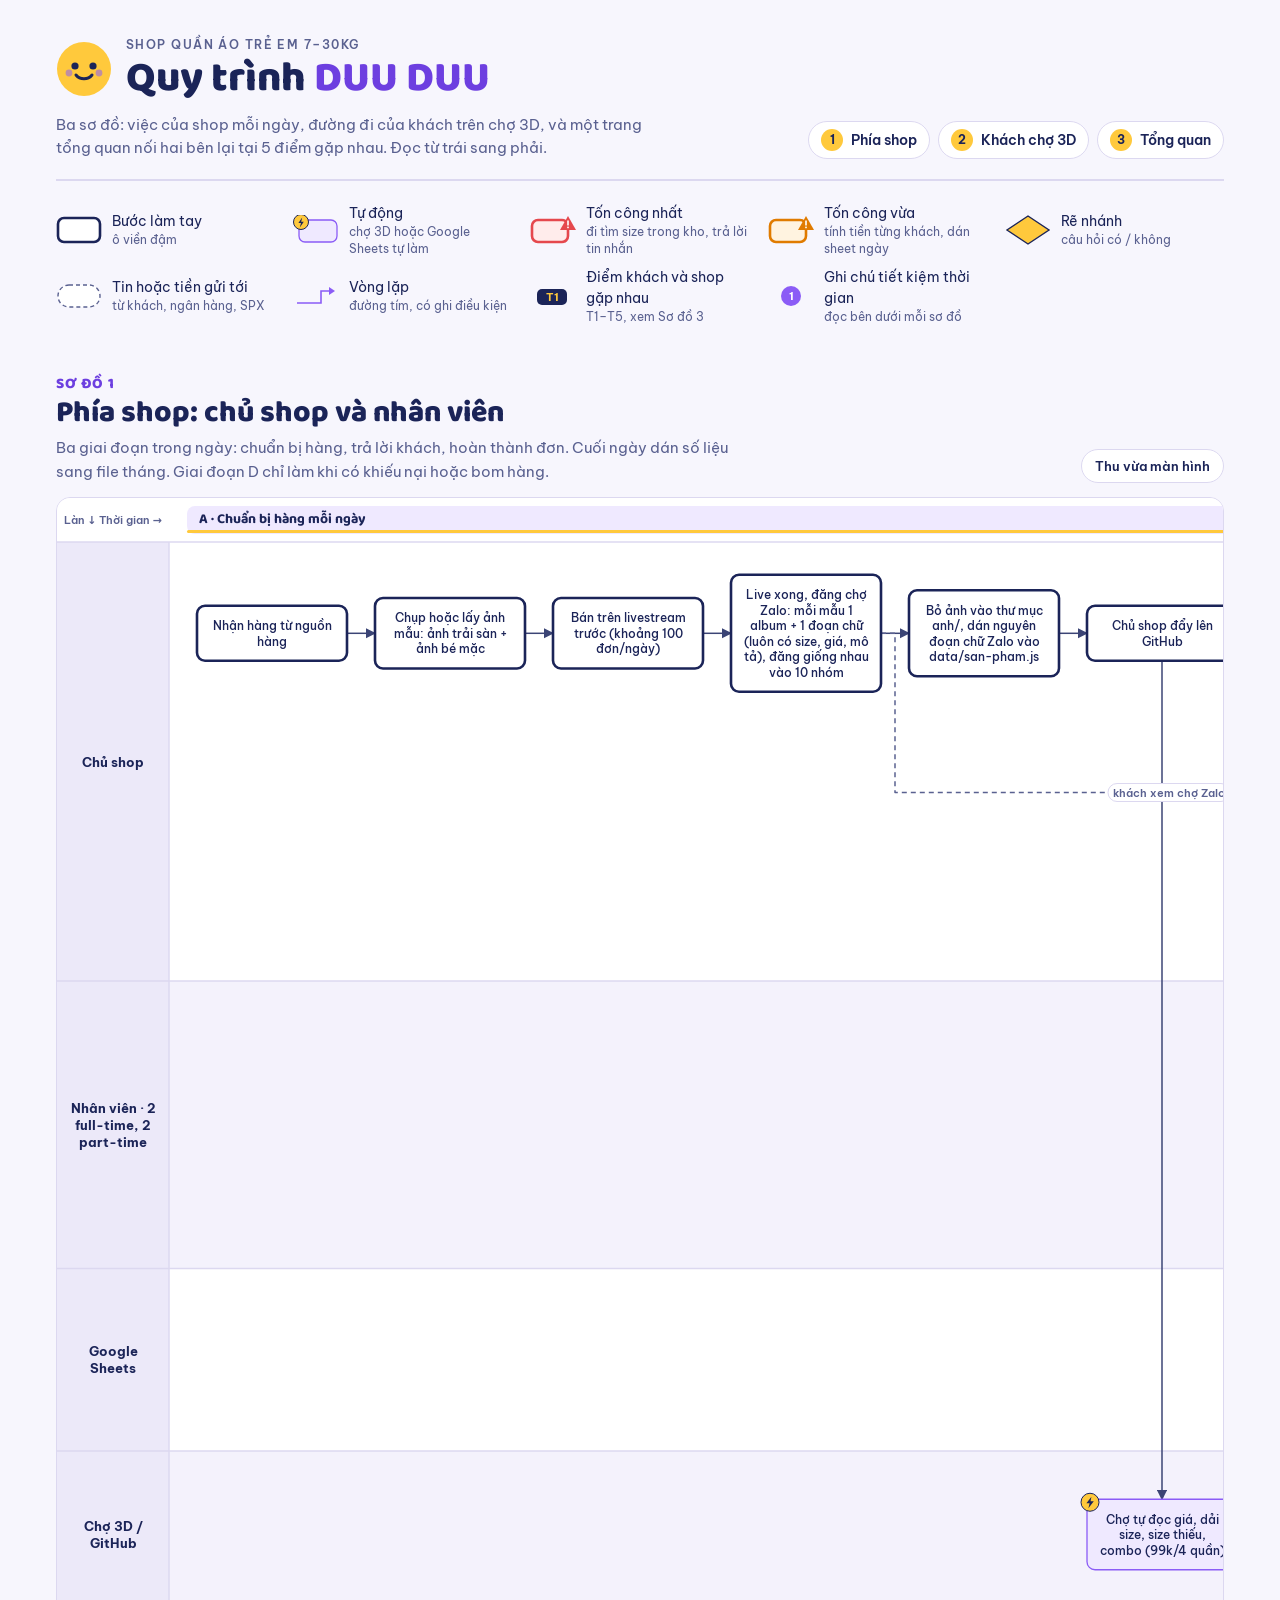
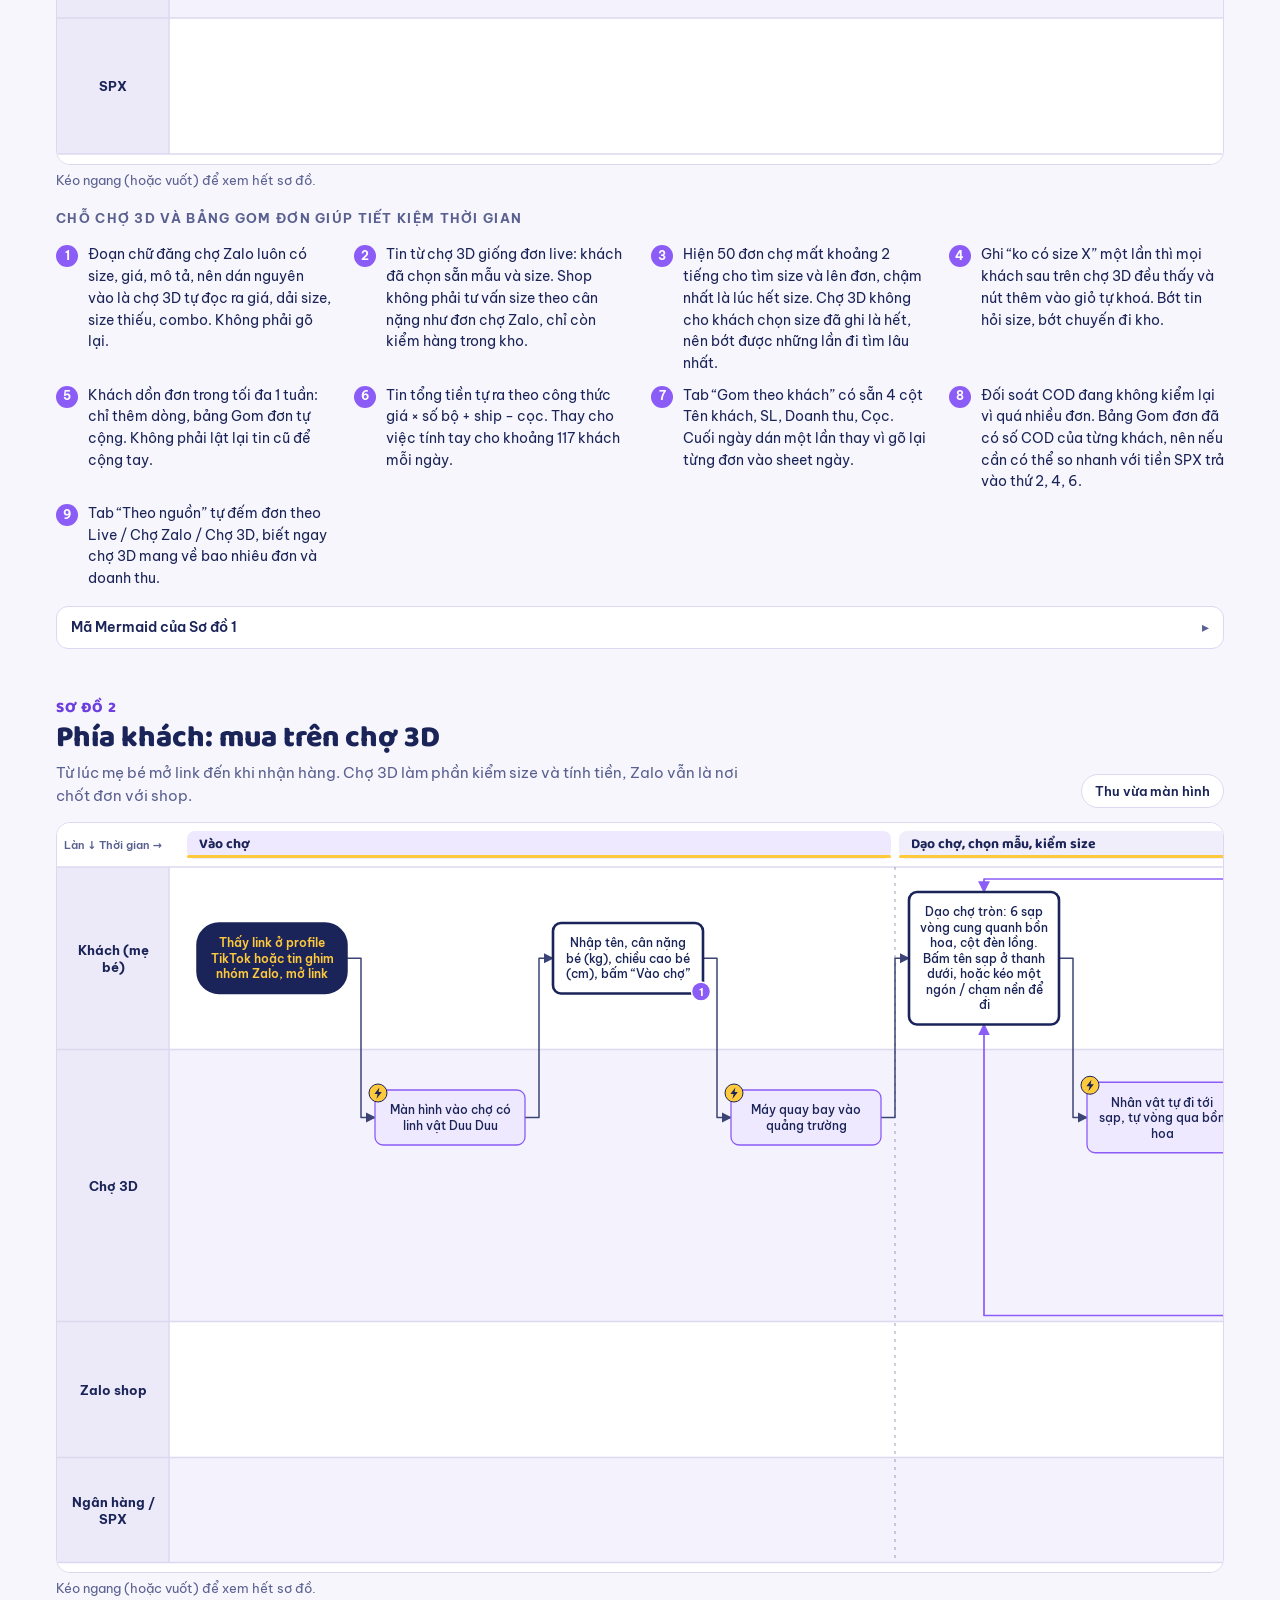
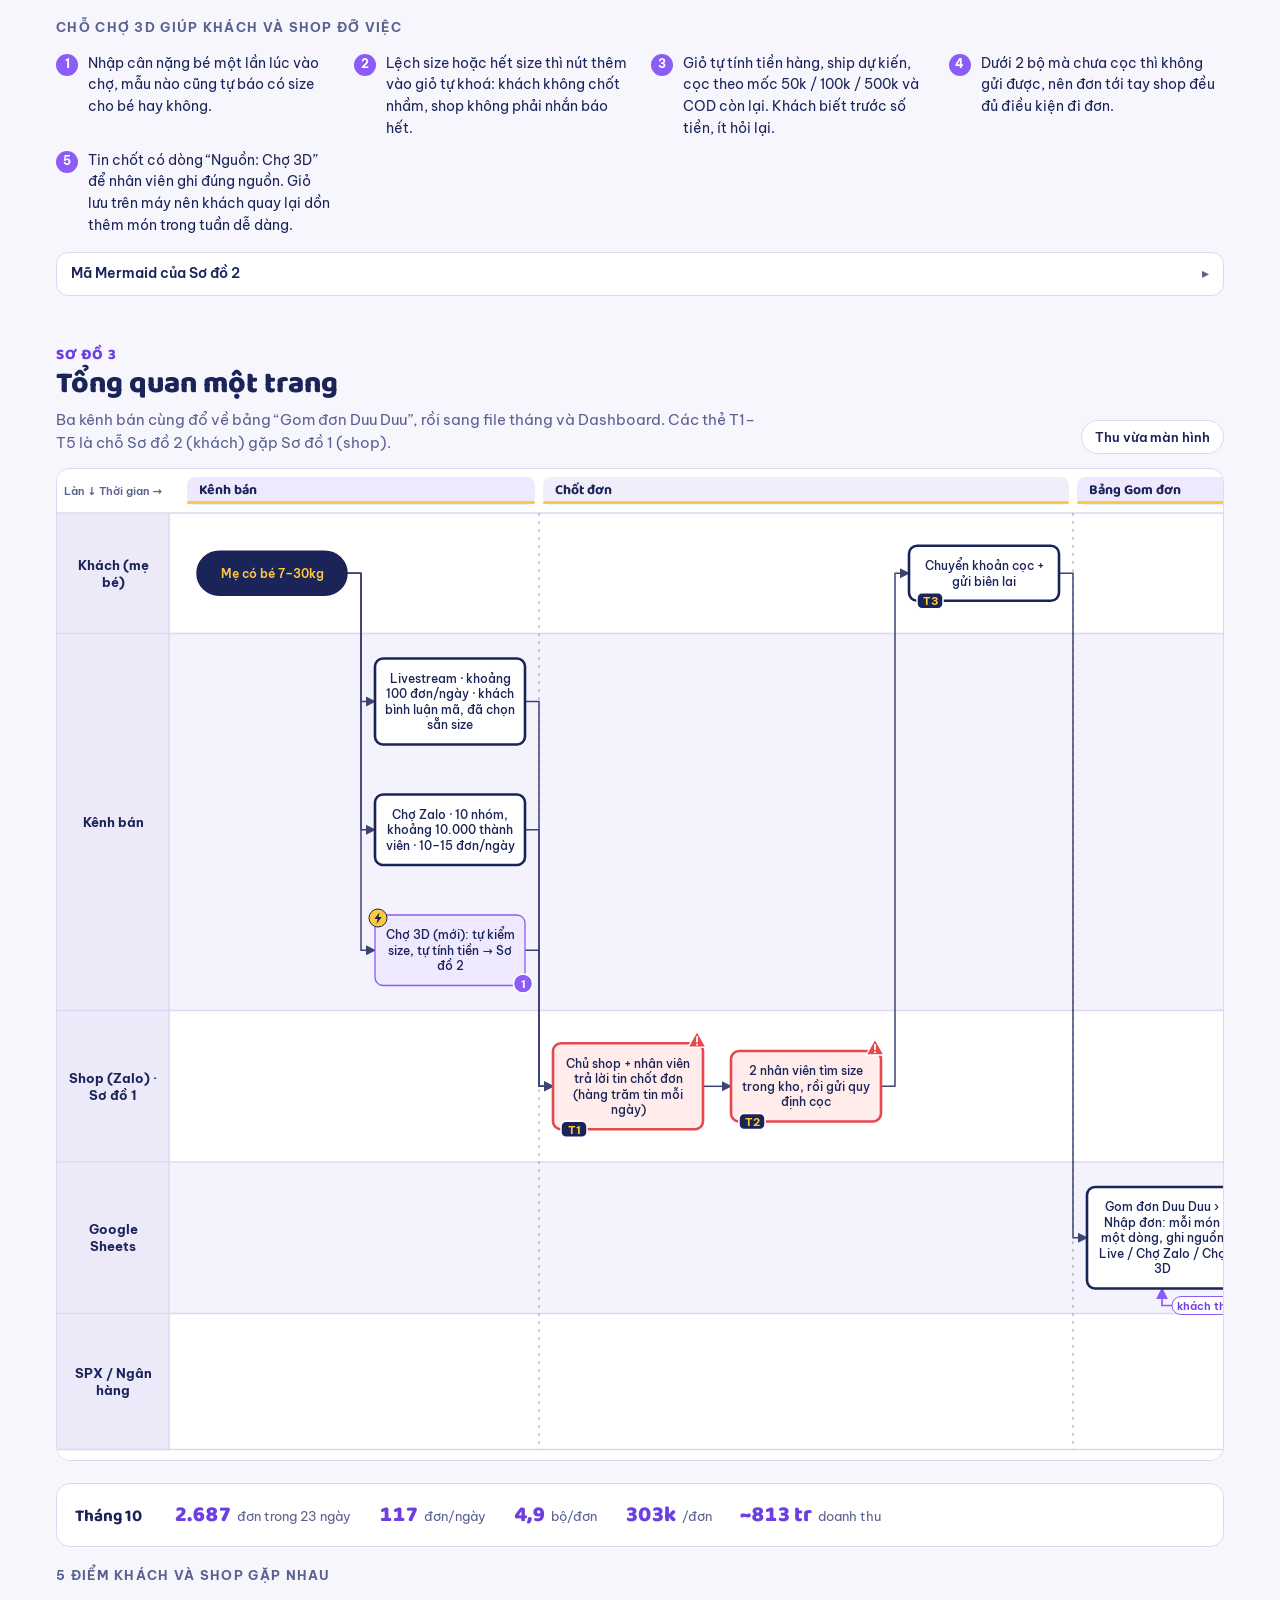
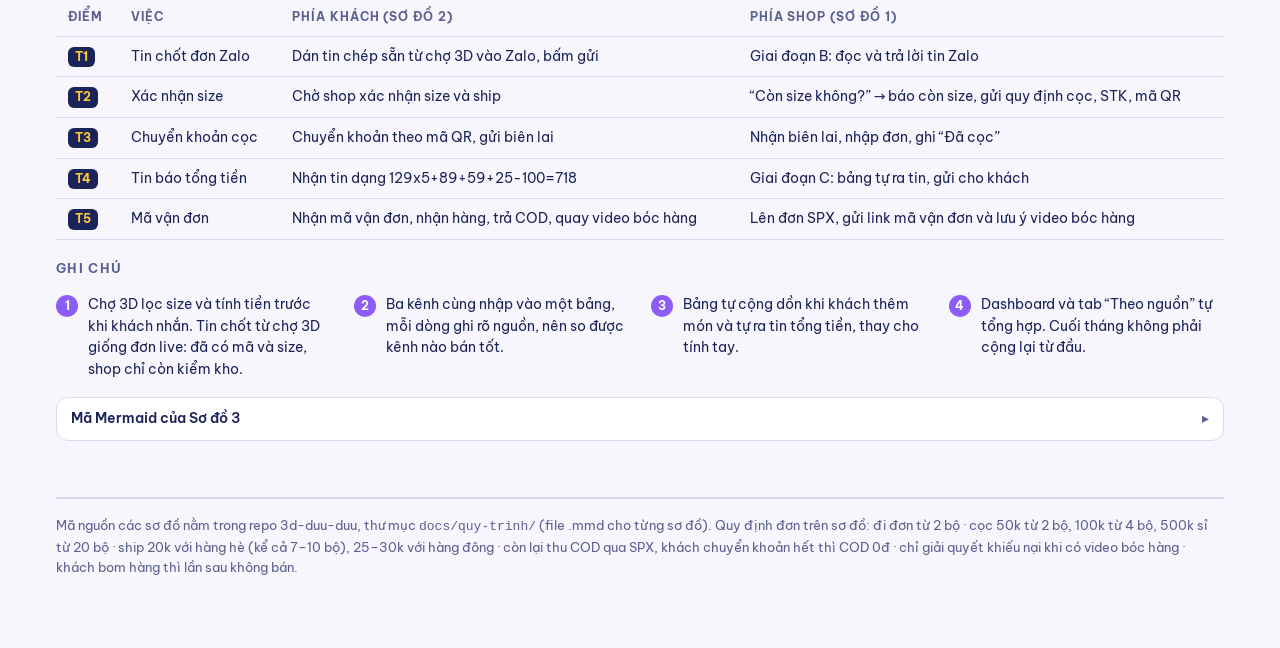
==== commit 750678ef: "Cập nhật sơ đồ quy trình theo cách shop đang làm - Thêm đơn live (khách đã chọn sẵn mẫu + size) vào " ====
--- a/docs/quy-trinh/index.html
+++ b/docs/quy-trinh/index.html
@@ -16,7 +16,7 @@
   --bg:#F7F6FD; --surface:#FFFFFF; --surface-2:#F0EEFA; --lane-a:#FFFFFF; --lane-b:#F4F2FC; --lane-label:#ECE9F9;
   --ink:#1B2458; --muted:#5A6190; --line:#3B4475; --rule:#DCD8F0;
   --purple:#8B5CF6; --purple-ink:#6D3FE0; --yellow:#FFC93C; --on-yellow:#1B2458;
-  --auto-fill:#EFE9FF; --warn:#E5484D; --warn-fill:#FFECEB;
+  --auto-fill:#EFE9FF; --warn:#E5484D; --warn-fill:#FFECEB; --warn2:#E07B00; --warn2-fill:#FFF3E0;
   --end-fill:#1B2458; --end-ink:#FFC93C; --code-bg:#1B2458; --code-ink:#E9EAFF;
   --f-display:"Baloo 2","Be Vietnam Pro",system-ui,sans-serif;
   --f-body:"Be Vietnam Pro",system-ui,-apple-system,"Segoe UI",Roboto,sans-serif;
@@ -26,13 +26,13 @@
   --bg:#11142B; --surface:#1A1E3D; --surface-2:#20254A; --lane-a:#161A36; --lane-b:#1B2042; --lane-label:#232850;
   --ink:#EEF0FF; --muted:#A9AED8; --line:#B9BEE8; --rule:#2E3463;
   --purple:#A78BFA; --purple-ink:#C4B2FF; --yellow:#FFC93C; --on-yellow:#1B2458;
-  --auto-fill:#2C2660; --warn:#FF6B6B; --warn-fill:#3B1F2E;
+  --auto-fill:#2C2660; --warn:#FF6B6B; --warn-fill:#3B1F2E; --warn2:#FFB547; --warn2-fill:#3A2C14;
   --end-fill:#FFC93C; --end-ink:#1B2458; --code-bg:#0B0E22; --code-ink:#E9EAFF; color-scheme:dark }}
 :root[data-theme="dark"]{
   --bg:#11142B; --surface:#1A1E3D; --surface-2:#20254A; --lane-a:#161A36; --lane-b:#1B2042; --lane-label:#232850;
   --ink:#EEF0FF; --muted:#A9AED8; --line:#B9BEE8; --rule:#2E3463;
   --purple:#A78BFA; --purple-ink:#C4B2FF; --yellow:#FFC93C; --on-yellow:#1B2458;
-  --auto-fill:#2C2660; --warn:#FF6B6B; --warn-fill:#3B1F2E;
+  --auto-fill:#2C2660; --warn:#FF6B6B; --warn-fill:#3B1F2E; --warn2:#FFB547; --warn2-fill:#3A2C14;
   --end-fill:#FFC93C; --end-ink:#1B2458; --code-bg:#0B0E22; --code-ink:#E9EAFF; color-scheme:dark }
 
 *{box-sizing:border-box}
@@ -149,7 +149,8 @@
   <div class="legend" aria-label="Chú thích ký hiệu">
     <div class="lg"><svg width="46" height="30" viewBox="0 0 46 30"><rect x="2" y="3" width="42" height="24" rx="6" fill="var(--surface)" stroke="var(--ink)" stroke-width="2.6"/></svg><div>Bước làm tay<small>ô viền đậm</small></div></div>
     <div class="lg"><svg width="46" height="30" viewBox="0 0 46 30"><rect x="6" y="5" width="38" height="22" rx="6" fill="var(--auto-fill)" stroke="var(--purple)" stroke-width="1.3"/><circle cx="8" cy="7" r="7.5" fill="var(--yellow)" stroke="var(--ink)" stroke-width="1"/><path d="M9.2 2.6 5.4 8h2.6l-1.2 4.4L10.8 6.8H8.2z" fill="#1B2458"/></svg><div>Tự động<small>chợ 3D hoặc Google Sheets tự làm</small></div></div>
-    <div class="lg"><svg width="46" height="30" viewBox="0 0 46 30"><rect x="2" y="5" width="36" height="22" rx="6" fill="var(--warn-fill)" stroke="var(--warn)" stroke-width="2.6"/><path d="M38 1 46 15H30z" fill="var(--warn)"/><rect x="37.2" y="5.5" width="1.6" height="5" fill="#fff"/><rect x="37.2" y="11.6" width="1.6" height="1.6" fill="#fff"/></svg><div>Điểm nghẽn tốn công nhất<small>tìm size, trả lời tin, tính tiền, nhập sheet ngày</small></div></div>
+    <div class="lg"><svg width="46" height="30" viewBox="0 0 46 30"><rect x="2" y="5" width="36" height="22" rx="6" fill="var(--warn-fill)" stroke="var(--warn)" stroke-width="2.6"/><path d="M38 1 46 15H30z" fill="var(--warn)"/><rect x="37.2" y="5.5" width="1.6" height="5" fill="#fff"/><rect x="37.2" y="11.6" width="1.6" height="1.6" fill="#fff"/></svg><div>Tốn công nhất<small>đi tìm size trong kho, trả lời tin nhắn</small></div></div>
+    <div class="lg"><svg width="46" height="30" viewBox="0 0 46 30"><rect x="2" y="5" width="36" height="22" rx="6" fill="var(--warn2-fill)" stroke="var(--warn2)" stroke-width="2.6"/><path d="M38 1 46 15H30z" fill="var(--warn2)"/><rect x="37.2" y="5.5" width="1.6" height="5" fill="#fff"/><rect x="37.2" y="11.6" width="1.6" height="1.6" fill="#fff"/></svg><div>Tốn công vừa<small>tính tiền từng khách, dán sheet ngày</small></div></div>
     <div class="lg"><svg width="46" height="30" viewBox="0 0 46 30"><path d="M23 1 44 15 23 29 2 15z" fill="var(--yellow)" stroke="var(--ink)" stroke-width="1.4"/></svg><div>Rẽ nhánh<small>câu hỏi có / không</small></div></div>
     <div class="lg"><svg width="46" height="30" viewBox="0 0 46 30"><rect x="2" y="4" width="42" height="22" rx="11" fill="var(--surface)" stroke="var(--muted)" stroke-width="1.4" stroke-dasharray="4 3"/></svg><div>Tin hoặc tiền gửi tới<small>từ khách, ngân hàng, SPX</small></div></div>
     <div class="lg"><svg width="46" height="30" viewBox="0 0 46 30"><path d="M4 22h24v-12h8" fill="none" stroke="var(--purple)" stroke-width="1.6"/><path d="M36 6l6 4-6 4z" fill="var(--purple)"/></svg><div>Vòng lặp<small>đường tím, có ghi điều kiện</small></div></div>
@@ -163,7 +164,7 @@
       <div>
         <div class="num">SƠ ĐỒ 1</div>
         <h2>Phía shop: chủ shop và nhân viên</h2>
-        <p class="sd-desc">Ba giai đoạn trong ngày: chuẩn bị hàng, trả lời khách, hoàn thành đơn. Cuối ngày dán số liệu sang file tháng.</p>
+        <p class="sd-desc">Ba giai đoạn trong ngày: chuẩn bị hàng, trả lời khách, hoàn thành đơn. Cuối ngày dán số liệu sang file tháng. Giai đoạn D chỉ làm khi có khiếu nại hoặc bom hàng.</p>
       </div>
       <div class="tools"><button type="button" class="fit-btn" data-target="cv1" aria-pressed="false">Thu vừa màn hình</button></div>
     </div>
@@ -177,14 +178,17 @@
         <div class="code-bar"><span>Dán vào mermaid.live hoặc file .md trên GitHub để sửa. Mermaid tự xếp các làn nên bố cục sẽ khác bản vẽ ở trên.</span><button type="button" class="copy-btn" data-src="m1">Chép mã</button></div>
         <pre id="m1">flowchart LR
   %% SƠ ĐỒ 1 — PHÍA SHOP DUU DUU (chủ shop và nhân viên)
-  %% Mỗi subgraph là một làn. Đọc từ trái sang phải: A chuẩn bị hàng → B trả lời khách → C hoàn thành đơn.
-  %% Ký hiệu: viền đậm = làm tay · ⚡ = chợ 3D hoặc Google Sheets tự làm · ⚠️ = điểm nghẽn tốn công
+  %% Mỗi subgraph là một làn. Đọc từ trái sang phải: A chuẩn bị hàng → B trả lời khách → C hoàn thành đơn
+%% → D khiếu nại, bom hàng (chỉ khi có).
+  %% Ký hiệu: viền đậm = làm tay · ⚡ = chợ 3D hoặc Google Sheets tự làm
+%%          ⚠️ viền đỏ = tốn công nhất (tìm size, trả lời tin) · ⚠️ viền cam = tốn công vừa
   %%          hình bình hành = tin/tiền từ khách hoặc sàn gửi tới · 🔗 T1–T5 = điểm gặp khách (xem Sơ đồ 3)
 
   classDef tay fill:#FFFFFF,stroke:#1B2458,stroke-width:3px,color:#1B2458
   classDef tudong fill:#EFE9FF,stroke:#8B5CF6,stroke-width:1.5px,color:#1B2458
   classDef nghen fill:#FFECEB,stroke:#E5484D,stroke-width:3px,color:#1B2458
-  classDef tudongnghen fill:#EFE9FF,stroke:#E5484D,stroke-width:3px,color:#1B2458
+  classDef nghen2 fill:#FFF3E0,stroke:#E07B00,stroke-width:3px,color:#1B2458
+  classDef tudongnghen2 fill:#EFE9FF,stroke:#E07B00,stroke-width:3px,color:#1B2458
   classDef quyetdinh fill:#FFC93C,stroke:#1B2458,stroke-width:1.5px,color:#1B2458
   classDef ngoai fill:#FFFFFF,stroke:#5A6190,stroke-width:1.5px,stroke-dasharray:5 4,color:#1B2458
   classDef ketthuc fill:#1B2458,stroke:#1B2458,color:#FFC93C
@@ -194,31 +198,42 @@
     A1["Nhận hàng từ nguồn hàng"]
     A2["Chụp hoặc lấy ảnh mẫu&lt;br/&gt;(ảnh trải sàn + ảnh bé mặc)"]
     A3["Bán trên livestream trước&lt;br/&gt;~100 đơn/ngày"]
-    A4["Live xong, đăng chợ Zalo:&lt;br/&gt;mỗi mẫu 1 album + 1 đoạn chữ&lt;br/&gt;(dải kg, giá, size thiếu),&lt;br/&gt;đăng giống nhau vào 10 nhóm"]
+    A4["Live xong, đăng chợ Zalo:&lt;br/&gt;mỗi mẫu 1 album + 1 đoạn chữ&lt;br/&gt;(luôn có size, giá, mô tả),&lt;br/&gt;đăng giống nhau vào 10 nhóm"]
     A5["Bỏ ảnh vào thư mục anh/,&lt;br/&gt;dán nguyên đoạn chữ Zalo&lt;br/&gt;vào data/san-pham.js"]
-    A6["Đẩy lên GitHub"]
-    B1[/"Tin từ chợ Zalo: khách gửi lại&lt;br/&gt;ảnh mẫu + cân nặng, chiều cao bé"/]
-    B3["⚠️ 🔗 T1 Đọc và trả lời tin Zalo&lt;br/&gt;(hàng trăm tin mỗi ngày)"]
+    A6["Chủ shop đẩy lên GitHub"]
+    B0[/"Tin từ live: khách đã bình luận mã,&lt;br/&gt;nhắn shop để cọc và chốt&lt;br/&gt;(đã chọn sẵn mẫu + size)"/]
+    B1[/"Tin từ chợ Zalo: ảnh mẫu + cân nặng,&lt;br/&gt;chiều cao bé, shop phải tư vấn size"/]
+    B3["⚠️ 🔗 T1 Đọc và trả lời tin Zalo:&lt;br/&gt;chủ shop + nhân viên cùng trả lời&lt;br/&gt;(hàng trăm tin mỗi ngày)"]
     B5{"Còn size&lt;br/&gt;không?"}
     B6["Báo khách hết,&lt;br/&gt;gợi ý size hoặc mẫu khác"]
     B8{"Đủ 2 bộ&lt;br/&gt;chưa?"}
     B9["Nhắc khách chọn thêm"]
-    B10["🔗 T2 Báo còn size, gửi quy định cọc&lt;br/&gt;kèm số tài khoản + mã QR&lt;br/&gt;(50k từ 2 bộ · 100k từ 4 bộ · 500k sỉ từ 20 bộ)"]
+    B10["🔗 T2 Báo còn size, gửi quy định cọc&lt;br/&gt;kèm số tài khoản + mã QR&lt;br/&gt;(50k từ 2 bộ · 100k từ 4 bộ · 500k sỉ từ 20 bộ)&lt;br/&gt;Chưa cọc thì không giữ hàng"]
     B11[/"🔗 T3 Khách chuyển khoản cọc,&lt;br/&gt;gửi biên lai"/]
     C1{"Khách&lt;br/&gt;thêm món?"}
-    C5["🔗 T4 Gửi tin tổng tiền cho khách"]
+    C5["🔗 T4 Gửi tin tổng tiền cho khách&lt;br/&gt;(khách chuyển khoản hết thì COD 0đ)"]
     C8["🔗 T5 Gửi khách link mã vận đơn&lt;br/&gt;+ lưu ý quay video bóc hàng&lt;br/&gt;+ “đã có mã vận đơn thì&lt;br/&gt;không chuyển khoản nữa”"]
-    C12["Nhập tiền khách chuyển khoản,&lt;br/&gt;đối soát COD của sàn"]
+    C12["Ghi tiền khách chuyển khoản&lt;br/&gt;vào file theo dõi.&lt;br/&gt;Đối soát COD tự động, không kiểm lại"]
     C14(["Xem tab “Theo nguồn”:&lt;br/&gt;chợ 3D mang về bao nhiêu đơn"])
-  end
-
-  subgraph L2["Nhân viên"]
-    direction LR
-    B4["⚠️ Đi tìm size trong kho"]
+    K1[/"Khách báo khiếu nại"/]
+    K2{"Có video&lt;br/&gt;bóc hàng?"}
+    K3["Không giải quyết"]
+    K4{"Thiếu hàng&lt;br/&gt;hay hàng lỗi?"}
+    K5{"Còn hàng&lt;br/&gt;để bù?"}
+    K6["Gửi bù, freeship"]
+    K7["Hoàn tiền"]
+    K9["Bù tiền theo tỷ lệ lỗi"]
+    K10["Ghi nhớ khách bom hàng:&lt;br/&gt;lần sau không bán nữa"]
+  end
+
+  subgraph L2["Nhân viên · 2 full-time, 2 part-time"]
+    direction LR
+    B4["⚠️ 2 nhân viên đi tìm size trong kho.&lt;br/&gt;Còn size thì nhanh, hết size thì lâu&lt;br/&gt;(50 đơn chợ: tìm size + lên đơn ~2 tiếng)"]
     B12["Nhập từng món vào tab “Nhập đơn”:&lt;br/&gt;ngày, nguồn (Live / Chợ Zalo / Chợ 3D),&lt;br/&gt;tên khách, mã mẫu, size, màu, SL, giá"]
     B14["Ghi “Đã cọc” + trạng thái&lt;br/&gt;ở tab “Gom theo khách”"]
     C2["Thêm dòng vào “Nhập đơn”"]
     C6["Đóng gói"]
+    C6b["Đã cọc mà hết hàng:&lt;br/&gt;khách chọn hoàn cọc hoặc đổi mẫu"]
     C9["Cập nhật “Đã đi đơn”&lt;br/&gt;+ mã vận đơn"]
     C10["⚠️ Cuối ngày: dán 4 cột&lt;br/&gt;(Tên khách, SL, Doanh thu, Cọc)&lt;br/&gt;vào sheet ngày của file tháng"]
   end
@@ -235,14 +250,15 @@
     direction LR
     A7["⚡ Chợ tự đọc giá, dải size,&lt;br/&gt;size thiếu, combo (99k/4 quần)"]
     A8["⚡ Trang chợ tự cập nhật&lt;br/&gt;sau 1–2 phút"]
-    B2[/"⚡ Tin chốt soạn sẵn từ chợ 3D:&lt;br/&gt;mã, size, màu, tiền hàng, ship,&lt;br/&gt;cọc, COD + “Nguồn: Chợ 3D”"/]
-    B7["Ghi “ko có size X” hoặc het: true&lt;br/&gt;vào file dữ liệu, đẩy GitHub"]
+    B2[/"⚡ Tin chốt soạn sẵn từ chợ 3D:&lt;br/&gt;mã, size, màu, tiền hàng, ship,&lt;br/&gt;cọc, COD + “Nguồn: Chợ 3D”&lt;br/&gt;(giống đơn live: đã có mẫu + size)"/]
+    B7["Chủ shop ghi “ko có size X” hoặc het: true&lt;br/&gt;vào file dữ liệu, đẩy GitHub"]
   end
 
   subgraph L5["SPX"]
     direction LR
-    C7["Lên đơn SPX, lấy mã vận đơn"]
-    C11[/"Tiền COD về&lt;br/&gt;+ bảng đối soát của sàn"/]
+    C7["Lên đơn SPX, lấy mã vận đơn.&lt;br/&gt;Khách đã chuyển khoản hết&lt;br/&gt;thì ghi COD 0đ"]
+    C11[/"SPX trả tiền COD&lt;br/&gt;vào thứ 2, 4, 6"/]
+    K8[/"Khách không nhận hàng (bom hàng),&lt;br/&gt;SPX hoàn về"/]
   end
 
   %% Giai đoạn A — chuẩn bị hàng mỗi ngày
@@ -251,9 +267,10 @@
   %% Giai đoạn B — trả lời khách
   A4 -. khách xem chợ Zalo .-&gt; B1
   A8 -. khách đặt trên chợ 3D .-&gt; B2
+  B0 --&gt; B3
   B1 --&gt; B3
   B2 --&gt; B3
-  B3 --&gt;|hỏi size| B4 --&gt; B5
+  B3 --&gt;|kiểm size| B4 --&gt; B5
   B5 --&gt;|Hết| B6 --&gt; B7
   B6 --&gt;|khách chọn lại| B3
   B5 --&gt;|Còn| B8
@@ -264,18 +281,30 @@
   %% Giai đoạn C — hoàn thành đơn (vòng lặp dồn đơn)
   B14 --&gt; C1
   C1 --&gt;|Có| C2 --&gt; C3
-  C3 --&gt;|lặp đến khi chốt| C1
-  C1 --&gt;|Chốt đi đơn| C4 --&gt; C5 --&gt; C6 --&gt; C7 --&gt; C8 --&gt; C9 --&gt; C10
+  C3 --&gt;|dồn đơn, tối đa 1 tuần| C1
+  C1 --&gt;|Khách bảo đi đơn| C4 --&gt; C5 --&gt; C6 --&gt; C7 --&gt; C8 --&gt; C9 --&gt; C10
   C10 --&gt; C12
   C11 --&gt; C12
+  C6 -. hết hàng .-&gt; C6b
   C12 --&gt; C13 --&gt; C14
 
-  class A1,A2,A3,A4,A5,A6,B6,B7,B9,B10,B12,B14,C2,C5,C6,C7,C8,C9,C12 tay
+  %% Giai đoạn D — khiếu nại, bom hàng (chỉ khi có)
+  K1 --&gt; K2
+  K2 --&gt;|Không| K3
+  K2 --&gt;|Có| K4
+  K4 --&gt;|Lỗi| K9
+  K4 --&gt;|Thiếu| K5
+  K5 --&gt;|Còn| K6
+  K5 --&gt;|Hết| K7
+  K8 --&gt; K10
+
+  class A1,A2,A3,A4,A5,A6,B6,B7,B9,B10,B12,B14,C2,C5,C6,C6b,C7,C8,C9,C12,K3,K6,K7,K9,K10 tay
   class A7,A8,B2,B13,C3,C13 tudong
-  class B3,B4,C10 nghen
-  class C4 tudongnghen
-  class B5,B8,C1 quyetdinh
-  class B1,B11,C11 ngoai
+  class B3,B4 nghen
+  class C10 nghen2
+  class C4 tudongnghen2
+  class B5,B8,C1,K2,K4,K5 quyetdinh
+  class B0,B1,B11,C11,K1,K8 ngoai
   class C14 ketthuc</pre>
       </div>
     </details>
@@ -325,10 +354,10 @@
     D18["Mở giỏ: xem danh sách món,&lt;br/&gt;nhập chiều cao bé,&lt;br/&gt;ô “Đã cọc trước”"]
     D22["Bấm “Chép tin và mở Zalo shop”"]
     D24["🔗 T1 Dán tin vào khung chat Zalo,&lt;br/&gt;bấm gửi"]
-    D26["🔗 T3 Chuyển khoản cọc theo mã QR"]
+    D26["🔗 T3 Chuyển khoản cọc theo mã QR&lt;br/&gt;(chưa cọc thì shop không giữ hàng)"]
     D28["Gửi biên lai qua Zalo"]
-    D30["🔗 T4 🔗 T5 Nhận tin tổng tiền&lt;br/&gt;và mã vận đơn"]
-    D32(["Nhận hàng, trả COD,&lt;br/&gt;quay video bóc hàng"])
+    D30["🔗 T4 🔗 T5 Nhận tin tổng tiền&lt;br/&gt;và mã vận đơn&lt;br/&gt;(chuyển khoản hết thì COD 0đ)"]
+    D32(["Nhận hàng, trả COD,&lt;br/&gt;quay video bóc hàng&lt;br/&gt;(cần khi khiếu nại)"])
   end
 
   subgraph C["Chợ 3D"]
@@ -349,7 +378,7 @@
 
   subgraph Z["Zalo shop"]
     direction LR
-    D25["🔗 T2 Shop xác nhận size và ship"]
+    D25["🔗 T2 Shop kiểm size trong kho,&lt;br/&gt;xác nhận size và ship"]
     D29["Shop nhập đơn, gửi tin tổng tiền&lt;br/&gt;và mã vận đơn (Sơ đồ 1, giai đoạn C)"]
   end
 
@@ -423,11 +452,12 @@
   %% 3 kênh bán cùng đổ về bảng “Gom đơn Duu Duu”, rồi sang file tháng và Dashboard.
   %% 🔗 T1–T5 là 5 điểm khách (Sơ đồ 2) và shop (Sơ đồ 1) gặp nhau:
   %%   T1 tin chốt đơn Zalo · T2 xác nhận size · T3 chuyển khoản cọc · T4 tin báo tổng tiền · T5 mã vận đơn
-  %% Ký hiệu: viền đậm = làm tay · ⚡ = tự động · ⚠️ = điểm nghẽn tốn công
+  %% Ký hiệu: viền đậm = làm tay · ⚡ = tự động · ⚠️ viền đỏ = tốn công nhất · ⚠️ viền cam = tốn công vừa
 
   classDef tay fill:#FFFFFF,stroke:#1B2458,stroke-width:3px,color:#1B2458
   classDef tudong fill:#EFE9FF,stroke:#8B5CF6,stroke-width:1.5px,color:#1B2458
   classDef nghen fill:#FFECEB,stroke:#E5484D,stroke-width:3px,color:#1B2458
+  classDef nghen2 fill:#FFF3E0,stroke:#E07B00,stroke-width:3px,color:#1B2458
   classDef ngoai fill:#FFFFFF,stroke:#5A6190,stroke-width:1.5px,stroke-dasharray:5 4,color:#1B2458
   classDef ketthuc fill:#1B2458,stroke:#1B2458,color:#FFC93C
 
@@ -441,16 +471,17 @@
 
   subgraph KB["Kênh bán"]
     direction LR
-    E2["Livestream&lt;br/&gt;~100 đơn/ngày"]
+    E2["Livestream&lt;br/&gt;~100 đơn/ngày&lt;br/&gt;khách bình luận mã,&lt;br/&gt;đã chọn sẵn size"]
     E3["Chợ Zalo: 10 nhóm,&lt;br/&gt;~10.000 thành viên&lt;br/&gt;10–15 đơn/ngày"]
-    E4["⚡ Chợ 3D (mới): tự kiểm size,&lt;br/&gt;tự tính tiền → Sơ đồ 2"]
+    E4["⚡ Chợ 3D (mới): tự kiểm size,&lt;br/&gt;tự tính tiền → Sơ đồ 2&lt;br/&gt;(tin chốt giống đơn live)"]
   end
 
   subgraph S["Shop (Zalo) — Sơ đồ 1"]
     direction LR
-    E5["⚠️ 🔗 T1 Nhận tin chốt đơn&lt;br/&gt;(hàng trăm tin mỗi ngày)"]
-    E6["⚠️ 🔗 T2 Xác nhận size (đi kho),&lt;br/&gt;gửi quy định cọc"]
+    E5["⚠️ 🔗 T1 Chủ shop + nhân viên&lt;br/&gt;trả lời tin chốt đơn&lt;br/&gt;(hàng trăm tin mỗi ngày)"]
+    E6["⚠️ 🔗 T2 2 nhân viên tìm size&lt;br/&gt;trong kho, rồi gửi quy định cọc"]
     E12["Đóng gói, lên đơn SPX"]
+    E18["Khiếu nại có video: gửi bù,&lt;br/&gt;hoàn tiền hoặc bù theo tỷ lệ lỗi.&lt;br/&gt;Bom hàng: không bán nữa"]
     E17(["Chủ shop xem số ngày, số tháng"])
   end
 
@@ -464,7 +495,7 @@
 
   subgraph SB["SPX / Ngân hàng"]
     direction LR
-    E13[/"SPX: mã vận đơn, giao hàng,&lt;br/&gt;thu COD, đối soát"/]
+    E13[/"SPX: mã vận đơn, giao hàng,&lt;br/&gt;thu COD, trả tiền thứ 2, 4, 6"/]
   end
 
   E1 --&gt; E2 &amp; E3 &amp; E4
@@ -474,18 +505,20 @@
   E9 --&gt; E11 --&gt; E12 --&gt; E13 --&gt; E14
   E9 --&gt;|cuối ngày: 4 cột| E15
   E13 --&gt;|đối soát COD| E15
+  E14 -. khi có .-&gt; E18
   E15 --&gt; E16 --&gt; E17
 
-  class E2,E3,E7,E8,E11,E12,E14 tay
+  class E2,E3,E7,E8,E11,E12,E14,E18 tay
   class E4,E9,E16 tudong
-  class E5,E6,E15 nghen
+  class E5,E6 nghen
+  class E15 nghen2
   class E13 ngoai
   class E1,E17 ketthuc</pre>
       </div>
     </details>
   </section>
 
-  <footer>Mã nguồn các sơ đồ nằm trong repo 3d-duu-duu, thư mục <code>docs/quy-trinh/</code> (file .mmd cho từng sơ đồ). Quy định đơn trên sơ đồ: đi đơn từ 2 bộ · cọc 50k từ 2 bộ, 100k từ 4 bộ, 500k sỉ từ 20 bộ · ship 20k cho 1–3 bộ, 25k từ 4 bộ · còn lại thu COD qua SPX · chỉ giải quyết khiếu nại khi có video bóc hàng.</footer>
+  <footer>Mã nguồn các sơ đồ nằm trong repo 3d-duu-duu, thư mục <code>docs/quy-trinh/</code> (file .mmd cho từng sơ đồ). Quy định đơn trên sơ đồ: đi đơn từ 2 bộ · cọc 50k từ 2 bộ, 100k từ 4 bộ, 500k sỉ từ 20 bộ · ship 20k với hàng hè (kể cả 7–10 bộ), 25–30k với hàng đông · còn lại thu COD qua SPX, khách chuyển khoản hết thì COD 0đ · chỉ giải quyết khiếu nại khi có video bóc hàng · khách bom hàng thì lần sau không bán.</footer>
 </div>
 
 <script>
@@ -495,33 +528,35 @@
    Cạnh: route auto | loopDown | loopUp | backLeft ; kind: loop (tím) | dash (nét đứt) */
 const SD1 = {
   id:'cv1', notesEl:'nt1',
-  lanes:['Chủ shop','Nhân viên','Google Sheets','Chợ 3D / GitHub','SPX'],
+  lanes:['Chủ shop','Nhân viên · 2 full-time, 2 part-time','Google Sheets','Chợ 3D / GitHub','SPX'],
   phases:[
     {t:'A · Chuẩn bị hàng mỗi ngày', a:0, b:6},
     {t:'B · Trả lời khách', a:7, b:15},
     {t:'C · Hoàn thành đơn', a:16, b:22},
-    {t:'C · Cuối ngày', a:23, b:26}
+    {t:'C · Cuối ngày', a:23, b:26},
+    {t:'D · Khiếu nại, bom hàng (khi có)', a:27, b:31}
   ],
   nodes:[
     {id:'A1',l:0,c:0,t:'tay',x:'Nhận hàng từ nguồn hàng'},
     {id:'A2',l:0,c:1,t:'tay',x:'Chụp hoặc lấy ảnh mẫu: ảnh trải sàn + ảnh bé mặc'},
     {id:'A3',l:0,c:2,t:'tay',x:'Bán trên livestream trước (khoảng 100 đơn/ngày)'},
-    {id:'A4',l:0,c:3,t:'tay',x:'Live xong, đăng chợ Zalo: mỗi mẫu 1 album + 1 đoạn chữ (dải kg, giá, size thiếu), đăng giống nhau vào 10 nhóm'},
+    {id:'A4',l:0,c:3,t:'tay',x:'Live xong, đăng chợ Zalo: mỗi mẫu 1 album + 1 đoạn chữ (luôn có size, giá, mô tả), đăng giống nhau vào 10 nhóm'},
     {id:'A5',l:0,c:4,t:'tay',x:'Bỏ ảnh vào thư mục anh/, dán nguyên đoạn chữ Zalo vào data/san-pham.js'},
-    {id:'A6',l:0,c:5,t:'tay',x:'Đẩy lên GitHub'},
+    {id:'A6',l:0,c:5,t:'tay',x:'Chủ shop đẩy lên GitHub'},
     {id:'A7',l:3,c:5,t:'auto',note:1,x:'Chợ tự đọc giá, dải size, size thiếu, combo (99k/4 quần)'},
     {id:'A8',l:3,c:6,t:'auto',x:'Trang chợ tự cập nhật sau 1–2 phút'},
 
-    {id:'B1',l:0,c:7,r:1,t:'ext',x:'Tin từ chợ Zalo: khách gửi lại ảnh mẫu + cân nặng, chiều cao bé'},
+    {id:'B0',l:0,c:7,t:'ext',x:'Tin từ live: khách đã bình luận mã, nhắn shop để cọc và chốt (đã chọn sẵn mẫu + size)'},
+    {id:'B1',l:0,c:7,r:1,t:'ext',x:'Tin từ chợ Zalo: ảnh mẫu + cân nặng, chiều cao bé, shop phải tư vấn size'},
     {id:'B2',l:3,c:7,t:'auto',note:2,x:'Khách đặt trên chợ 3D, gửi tin chốt soạn sẵn: mã, size, màu, tiền hàng, ship, cọc, COD + “Nguồn: Chợ 3D”'},
-    {id:'B3',l:0,c:8,t:'tay',warn:1,touch:['T1'],x:'Đọc và trả lời tin Zalo (hàng trăm tin mỗi ngày)'},
-    {id:'B4',l:1,c:9,t:'tay',warn:1,x:'Đi tìm size trong kho'},
+    {id:'B3',l:0,c:8,t:'tay',warn:1,touch:['T1'],x:'Đọc và trả lời tin Zalo: chủ shop + nhân viên cùng trả lời (hàng trăm tin mỗi ngày)'},
+    {id:'B4',l:1,c:9,t:'tay',warn:1,note:3,x:'2 nhân viên đi tìm size trong kho. Còn size thì nhanh, hết size thì lâu'},
     {id:'B5',l:0,c:10,t:'dec',x:'Còn size không?'},
     {id:'B6',l:0,c:10,r:1,t:'tay',x:'Báo khách hết, gợi ý size hoặc mẫu khác'},
-    {id:'B7',l:3,c:10,t:'tay',note:3,x:'Ghi “ko có size X” hoặc het: true vào file dữ liệu, đẩy GitHub'},
+    {id:'B7',l:3,c:10,t:'tay',note:4,x:'Chủ shop ghi “ko có size X” hoặc het: true vào file dữ liệu, đẩy GitHub'},
     {id:'B8',l:0,c:11,t:'dec',x:'Đủ 2 bộ chưa?'},
     {id:'B9',l:0,c:11,r:1,t:'tay',x:'Nhắc khách chọn thêm'},
-    {id:'B10',l:0,c:12,t:'tay',touch:['T2'],x:'Báo còn size, gửi quy định cọc kèm số tài khoản + mã QR (50k từ 2 bộ · 100k từ 4 bộ · 500k sỉ từ 20 bộ)'},
+    {id:'B10',l:0,c:12,t:'tay',touch:['T2'],x:'Báo còn size, gửi quy định cọc kèm số tài khoản + mã QR (50k từ 2 bộ · 100k từ 4 bộ · 500k sỉ từ 20 bộ). Chưa cọc thì không giữ hàng'},
     {id:'B11',l:0,c:13,t:'ext',touch:['T3'],x:'Khách chuyển khoản cọc, gửi biên lai'},
     {id:'B12',l:1,c:14,t:'tay',x:'Nhập từng món vào tab “Nhập đơn”: ngày, nguồn (Live / Chợ Zalo / Chợ 3D), tên khách, mã, size, màu, SL, giá'},
     {id:'B13',l:2,c:14,t:'auto',x:'Bảng tự gom các món theo khách'},
@@ -529,25 +564,37 @@
 
     {id:'C1',l:0,c:16,t:'dec',x:'Khách thêm món?'},
     {id:'C2',l:1,c:16,t:'tay',x:'Thêm dòng vào “Nhập đơn”'},
-    {id:'C3',l:2,c:16,t:'auto',note:4,x:'Bảng tự cộng dồn vào đơn của khách'},
-    {id:'C4',l:2,c:17,t:'auto',warn:1,note:5,x:'Bảng tự ra tin báo khách: 129x5+89+59+25-100=718 (giá × số bộ + ship − cọc = COD), thay cho tính tay'},
-    {id:'C5',l:0,c:18,t:'tay',touch:['T4'],x:'Gửi tin tổng tiền cho khách'},
+    {id:'C3',l:2,c:16,t:'auto',note:5,x:'Bảng tự cộng dồn vào đơn của khách'},
+    {id:'C4',l:2,c:17,t:'auto',warn:2,note:6,x:'Bảng tự ra tin báo khách: 129x5+89+59+25-100=718 (giá × số bộ + ship − cọc = COD), thay cho tính tay'},
+    {id:'C5',l:0,c:18,t:'tay',touch:['T4'],x:'Gửi tin tổng tiền cho khách (khách chuyển khoản hết thì COD 0đ)'},
     {id:'C6',l:1,c:19,t:'tay',x:'Đóng gói'},
-    {id:'C7',l:4,c:20,t:'tay',x:'Lên đơn SPX, lấy mã vận đơn'},
+    {id:'C6b',l:1,c:19,r:1,t:'tay',x:'Đã cọc mà hết hàng: khách chọn hoàn cọc hoặc đổi mẫu'},
+    {id:'C7',l:4,c:20,t:'tay',x:'Lên đơn SPX, lấy mã vận đơn. Khách đã chuyển khoản hết thì ghi COD 0đ'},
     {id:'C8',l:0,c:21,t:'tay',touch:['T5'],x:'Gửi khách link mã vận đơn + lưu ý quay video bóc hàng + “đã có mã vận đơn thì không chuyển khoản nữa”'},
     {id:'C9',l:1,c:22,t:'tay',x:'Cập nhật “Đã đi đơn” + mã vận đơn'},
-    {id:'C10',l:1,c:23,t:'tay',warn:1,note:6,x:'Dán 4 cột (Tên khách, SL, Doanh thu, Cọc) vào sheet ngày của file tháng'},
-    {id:'C11',l:4,c:23,t:'ext',x:'Tiền COD về + bảng đối soát của sàn'},
-    {id:'C12',l:0,c:24,t:'tay',x:'Nhập tiền khách chuyển khoản, đối soát COD của sàn'},
+    {id:'C10',l:1,c:23,t:'tay',warn:2,note:7,x:'Dán 4 cột (Tên khách, SL, Doanh thu, Cọc) vào sheet ngày của file tháng'},
+    {id:'C11',l:4,c:23,t:'ext',x:'SPX trả tiền COD vào thứ 2, 4, 6'},
+    {id:'C12',l:0,c:24,t:'tay',note:8,x:'Ghi tiền khách chuyển khoản vào file theo dõi. Đối soát COD tự động, không kiểm lại'},
     {id:'C13',l:2,c:25,t:'auto',x:'Dashboard tự tổng hợp'},
-    {id:'C14',l:0,c:26,t:'end',note:7,x:'Xem tab “Theo nguồn”: chợ 3D mang về bao nhiêu đơn'}
+    {id:'C14',l:0,c:26,t:'end',note:9,x:'Xem tab “Theo nguồn”: chợ 3D mang về bao nhiêu đơn'},
+
+    {id:'K1',l:0,c:27,t:'ext',x:'Khách báo khiếu nại'},
+    {id:'K2',l:0,c:28,t:'dec',x:'Có video bóc hàng?'},
+    {id:'K3',l:0,c:28,r:1,t:'tay',x:'Không giải quyết'},
+    {id:'K10',l:0,c:28,r:2,t:'tay',x:'Ghi nhớ khách bom hàng: lần sau không bán nữa'},
+    {id:'K4',l:0,c:29,t:'dec',x:'Thiếu hàng hay hàng lỗi?'},
+    {id:'K9',l:0,c:29,r:1,t:'tay',x:'Bù tiền theo tỷ lệ lỗi'},
+    {id:'K5',l:0,c:30,t:'dec',x:'Còn hàng để bù?'},
+    {id:'K7',l:0,c:30,r:1,t:'tay',x:'Hoàn tiền'},
+    {id:'K6',l:0,c:31,t:'tay',x:'Gửi bù, freeship'},
+    {id:'K8',l:4,c:27,t:'ext',x:'Khách không nhận hàng (bom hàng), SPX hoàn về'}
   ],
   edges:[
     ['A1','A2'],['A2','A3'],['A3','A4'],['A4','A5'],['A5','A6'],['A6','A7'],['A7','A8'],
     ['A4','B1',{kind:'dash',label:'khách xem chợ Zalo',lpSeg:2}],
     ['A8','B2',{kind:'dash'}],
-    ['B1','B3'],['B2','B3'],
-    ['B3','B4',{label:'hỏi size'}],['B4','B5'],
+    ['B0','B3'],['B1','B3'],['B2','B3'],
+    ['B3','B4',{label:'kiểm size'}],['B4','B5'],
     ['B5','B6',{label:'Hết'}],['B6','B7'],
     ['B6','B3',{route:'backLeft',kind:'loop',label:'khách chọn lại',off:8,lpSeg:3,lpAt:.15}],
     ['B5','B8',{label:'Còn'}],
@@ -556,18 +603,25 @@
     ['B8','B10',{label:'Đủ'}],['B10','B11'],['B11','B12'],['B12','B13'],['B13','B14'],
     ['B14','C1'],
     ['C1','C2',{label:'Có'}],['C2','C3'],
-    ['C3','C1',{route:'backLeft',kind:'loop',label:'lặp đến khi chốt',off:-8,lpSeg:1}],
-    ['C1','C4',{label:'Chốt đi đơn',lpSeg:1}],
+    ['C3','C1',{route:'backLeft',kind:'loop',label:'dồn đơn, tối đa 1 tuần',off:-8,lpSeg:1}],
+    ['C1','C4',{label:'Khách bảo đi đơn',lpSeg:1}],
     ['C4','C5'],['C5','C6'],['C6','C7'],['C7','C8'],['C8','C9'],['C9','C10'],
-    ['C10','C12'],['C11','C12'],['C12','C13'],['C13','C14']
+    ['C6','C6b',{kind:'dash',label:'hết hàng'}],
+    ['C10','C12'],['C11','C12'],['C12','C13'],['C13','C14'],
+    ['K1','K2'],['K2','K3',{label:'Không'}],['K2','K4',{label:'Có'}],
+    ['K4','K9',{label:'Lỗi'}],['K4','K5',{label:'Thiếu'}],
+    ['K5','K6',{label:'Còn'}],['K5','K7',{label:'Hết'}],
+    ['K8','K10']
   ],
   notes:[
-    'Đăng chợ Zalo xong là có luôn dữ liệu cho chợ 3D: dán nguyên đoạn chữ (ví dụ “12-28kg ko có size 18-19 ạ 69k”), chợ tự đọc giá, dải size, size thiếu, combo. Không phải gõ lại.',
-    'Tin từ chợ 3D đã đủ mã, size, màu, tiền hàng, ship, cọc, COD. Shop đọc một tin là biết khách cần gì, không phải hỏi lại cân nặng hay đoán mẫu qua ảnh.',
+    'Đoạn chữ đăng chợ Zalo luôn có size, giá, mô tả, nên dán nguyên vào là chợ 3D tự đọc ra giá, dải size, size thiếu, combo. Không phải gõ lại.',
+    'Tin từ chợ 3D giống đơn live: khách đã chọn sẵn mẫu và size. Shop không phải tư vấn size theo cân nặng như đơn chợ Zalo, chỉ còn kiểm hàng trong kho.',
+    'Hiện 50 đơn chợ mất khoảng 2 tiếng cho tìm size và lên đơn, chậm nhất là lúc hết size. Chợ 3D không cho khách chọn size đã ghi là hết, nên bớt được những lần đi tìm lâu nhất.',
     'Ghi “ko có size X” một lần thì mọi khách sau trên chợ 3D đều thấy và nút thêm vào giỏ tự khoá. Bớt tin hỏi size, bớt chuyến đi kho.',
-    'Khách dồn đơn trong vài ngày: chỉ thêm dòng, bảng Gom đơn tự cộng. Không phải lật lại tin cũ để cộng tay.',
+    'Khách dồn đơn trong tối đa 1 tuần: chỉ thêm dòng, bảng Gom đơn tự cộng. Không phải lật lại tin cũ để cộng tay.',
     'Tin tổng tiền tự ra theo công thức giá × số bộ + ship − cọc. Thay cho việc tính tay cho khoảng 117 khách mỗi ngày.',
     'Tab “Gom theo khách” có sẵn 4 cột Tên khách, SL, Doanh thu, Cọc. Cuối ngày dán một lần thay vì gõ lại từng đơn vào sheet ngày.',
+    'Đối soát COD đang không kiểm lại vì quá nhiều đơn. Bảng Gom đơn đã có số COD của từng khách, nên nếu cần có thể so nhanh với tiền SPX trả vào thứ 2, 4, 6.',
     'Tab “Theo nguồn” tự đếm đơn theo Live / Chợ Zalo / Chợ 3D, biết ngay chợ 3D mang về bao nhiêu đơn và doanh thu.'
   ]
 };
@@ -606,14 +660,14 @@
     {id:'D22',l:0,c:18,t:'tay',x:'Bấm “Chép tin và mở Zalo shop”'},
     {id:'D23',l:1,c:19,t:'auto',note:5,x:'Chép tin chốt đơn, mở Zalo của shop. Giỏ vẫn lưu trên máy khách'},
     {id:'D24',l:0,c:20,t:'tay',touch:['T1'],x:'Dán tin vào khung chat Zalo, bấm gửi'},
-    {id:'D25',l:2,c:21,t:'tay',touch:['T2'],x:'Shop xác nhận size và ship'},
-    {id:'D26',l:0,c:22,t:'tay',touch:['T3'],x:'Chuyển khoản cọc theo mã QR'},
+    {id:'D25',l:2,c:21,t:'tay',touch:['T2'],x:'Shop kiểm size trong kho, xác nhận size và ship'},
+    {id:'D26',l:0,c:22,t:'tay',touch:['T3'],x:'Chuyển khoản cọc theo mã QR (chưa cọc thì shop không giữ hàng)'},
     {id:'D27',l:3,c:22,t:'ext',x:'Ngân hàng nhận tiền cọc'},
     {id:'D28',l:0,c:23,t:'tay',x:'Gửi biên lai qua Zalo'},
     {id:'D29',l:2,c:24,t:'tay',x:'Shop nhập đơn, gửi tin tổng tiền và mã vận đơn (Sơ đồ 1, giai đoạn C)'},
-    {id:'D30',l:0,c:25,t:'tay',touch:['T4','T5'],x:'Nhận tin tổng tiền và mã vận đơn'},
+    {id:'D30',l:0,c:25,t:'tay',touch:['T4','T5'],x:'Nhận tin tổng tiền và mã vận đơn (chuyển khoản hết thì COD 0đ)'},
     {id:'D31',l:3,c:26,t:'ext',x:'SPX giao hàng, thu COD'},
-    {id:'D32',l:0,c:27,t:'end',x:'Nhận hàng, trả COD, quay video bóc hàng'}
+    {id:'D32',l:0,c:27,t:'end',x:'Nhận hàng, trả COD, quay video bóc hàng (cần khi khiếu nại)'}
   ],
   edges:[
     ['D1','D2'],['D2','D3'],['D3','D4'],['D4','D5'],['D5','D6'],['D6','D7'],['D7','D8'],['D8','D9'],['D9','D10'],['D10','D11'],['D11','D12'],
@@ -632,9 +686,9 @@
   notes:[
     'Nhập cân nặng bé một lần lúc vào chợ, mẫu nào cũng tự báo có size cho bé hay không.',
     'Lệch size hoặc hết size thì nút thêm vào giỏ tự khoá: khách không chốt nhầm, shop không phải nhắn báo hết.',
-    'Giỏ tự tính tiền hàng, ship (20k cho 1–3 bộ, 25k từ 4 bộ), cọc theo mốc 50k / 100k / 500k và COD còn lại. Khách biết trước số tiền, ít hỏi lại.',
+    'Giỏ tự tính tiền hàng, ship dự kiến, cọc theo mốc 50k / 100k / 500k và COD còn lại. Khách biết trước số tiền, ít hỏi lại.',
     'Dưới 2 bộ mà chưa cọc thì không gửi được, nên đơn tới tay shop đều đủ điều kiện đi đơn.',
-    'Tin chốt có dòng “Nguồn: Chợ 3D” để nhân viên ghi đúng nguồn. Giỏ lưu trên máy nên khách quay lại dồn thêm món dễ dàng.'
+    'Tin chốt có dòng “Nguồn: Chợ 3D” để nhân viên ghi đúng nguồn. Giỏ lưu trên máy nên khách quay lại dồn thêm món trong tuần dễ dàng.'
   ]
 };
 
@@ -650,20 +704,21 @@
   ],
   nodes:[
     {id:'E1',l:0,c:0,t:'end',x:'Mẹ có bé 7–30kg'},
-    {id:'E2',l:1,c:1,t:'tay',x:'Livestream · khoảng 100 đơn/ngày'},
+    {id:'E2',l:1,c:1,t:'tay',x:'Livestream · khoảng 100 đơn/ngày · khách bình luận mã, đã chọn sẵn size'},
     {id:'E3',l:1,c:1,r:1,t:'tay',x:'Chợ Zalo · 10 nhóm, khoảng 10.000 thành viên · 10–15 đơn/ngày'},
     {id:'E4',l:1,c:1,r:2,t:'auto',note:1,x:'Chợ 3D (mới): tự kiểm size, tự tính tiền → Sơ đồ 2'},
-    {id:'E5',l:2,c:2,t:'tay',warn:1,touch:['T1'],x:'Nhận tin chốt đơn qua Zalo (hàng trăm tin mỗi ngày)'},
-    {id:'E6',l:2,c:3,t:'tay',warn:1,touch:['T2'],x:'Xác nhận size (đi tìm trong kho), gửi quy định cọc'},
+    {id:'E5',l:2,c:2,t:'tay',warn:1,touch:['T1'],x:'Chủ shop + nhân viên trả lời tin chốt đơn (hàng trăm tin mỗi ngày)'},
+    {id:'E6',l:2,c:3,t:'tay',warn:1,touch:['T2'],x:'2 nhân viên tìm size trong kho, rồi gửi quy định cọc'},
     {id:'E7',l:0,c:4,t:'tay',touch:['T3'],x:'Chuyển khoản cọc + gửi biên lai'},
     {id:'E8',l:3,c:5,t:'tay',note:2,x:'Gom đơn Duu Duu › Nhập đơn: mỗi món một dòng, ghi nguồn Live / Chợ Zalo / Chợ 3D'},
     {id:'E9',l:3,c:6,t:'auto',note:3,x:'Gom theo khách: tự cộng dồn khi dồn đơn, tự ra tin tổng tiền'},
     {id:'E11',l:0,c:7,t:'tay',touch:['T4'],x:'Nhận tin tổng tiền 129x5+89+59+25-100=718'},
     {id:'E12',l:2,c:8,t:'tay',x:'Đóng gói, lên đơn SPX'},
-    {id:'E13',l:4,c:9,t:'ext',x:'SPX: mã vận đơn, giao hàng, thu COD, đối soát'},
+    {id:'E13',l:4,c:9,t:'ext',x:'SPX: mã vận đơn, giao hàng, thu COD, trả tiền thứ 2, 4, 6'},
     {id:'E14',l:0,c:10,t:'tay',touch:['T5'],x:'Nhận mã vận đơn, nhận hàng, trả COD, quay video bóc hàng'},
-    {id:'E15',l:3,c:10,t:'tay',warn:1,x:'File tháng: dán 4 cột vào sheet ngày'},
+    {id:'E15',l:3,c:10,t:'tay',warn:2,x:'File tháng: dán 4 cột vào sheet ngày'},
     {id:'E16',l:3,c:11,t:'auto',note:4,x:'Dashboard + tab “Theo nguồn” tự tổng hợp, đếm đơn chợ 3D'},
+    {id:'E18',l:2,c:11,t:'tay',x:'Khiếu nại có video: gửi bù, hoàn tiền hoặc bù theo tỷ lệ lỗi. Bom hàng: không bán nữa'},
     {id:'E17',l:2,c:12,t:'end',x:'Chủ shop xem số ngày, số tháng'}
   ],
   edges:[
@@ -674,10 +729,11 @@
     ['E9','E11'],['E11','E12'],['E12','E13'],['E13','E14'],
     ['E9','E15',{label:'cuối ngày: 4 cột'}],
     ['E13','E15',{label:'đối soát COD',lpSeg:1}],
+    ['E14','E18',{kind:'dash',label:'khi có'}],
     ['E15','E16'],['E16','E17']
   ],
   notes:[
-    'Chợ 3D lọc size và tính tiền trước khi khách nhắn, nên tin vào Zalo ngắn và đủ thông tin.',
+    'Chợ 3D lọc size và tính tiền trước khi khách nhắn. Tin chốt từ chợ 3D giống đơn live: đã có mã và size, shop chỉ còn kiểm kho.',
     'Ba kênh cùng nhập vào một bảng, mỗi dòng ghi rõ nguồn, nên so được kênh nào bán tốt.',
     'Bảng tự cộng dồn khi khách thêm món và tự ra tin tổng tiền, thay cho tính tay.',
     'Dashboard và tab “Theo nguồn” tự tổng hợp. Cuối tháng không phải cộng lại từ đầu.'
@@ -815,8 +871,9 @@
       textBlock(g,n.lines,n.cx,n.cy,'svg-node on-dec',14);
     }else{
       let st;
-      if(n.t==='tay')st=n.warn?'fill:var(--warn-fill);stroke:var(--warn);stroke-width:2.6':'fill:var(--surface);stroke:var(--ink);stroke-width:2.6';
-      else if(n.t==='auto')st=n.warn?'fill:var(--auto-fill);stroke:var(--warn);stroke-width:2.6':'fill:var(--auto-fill);stroke:var(--purple);stroke-width:1.3';
+      const wv=n.warn===2?'--warn2':'--warn';
+      if(n.t==='tay')st=n.warn?`fill:var(${wv}-fill);stroke:var(${wv});stroke-width:2.6`:'fill:var(--surface);stroke:var(--ink);stroke-width:2.6';
+      else if(n.t==='auto')st=n.warn?`fill:var(--auto-fill);stroke:var(${wv});stroke-width:2.6`:'fill:var(--auto-fill);stroke:var(--purple);stroke-width:1.3';
       else if(n.t==='ext')st='fill:var(--surface);stroke:var(--muted);stroke-width:1.4;stroke-dasharray:5 4';
       else st='fill:var(--end-fill);stroke:var(--end-fill);stroke-width:1.5';
       const rx=n.t==='ext'?Math.min(20,n.h/2):n.t==='end'?n.h/2>26?22:n.h/2:8;
@@ -829,7 +886,7 @@
       el('path',{d:`M${bx+1.4} ${by-5.6} L${bx-3.6} ${by+1} H${bx-.4} L${bx-1.6} ${by+6} L${bx+3.8} ${by-1} H${bx+.6}Z`,style:'fill:#1B2458'},g);}
     // cảnh báo
     if(n.warn){const wx=x+n.w-6,wy=y-4;
-      el('path',{d:`M${wx} ${wy-8} L${wx+9} ${wy+8} L${wx-9} ${wy+8}Z`,style:'fill:var(--warn);stroke:var(--surface);stroke-width:1.5;stroke-linejoin:round'},g);
+      el('path',{d:`M${wx} ${wy-8} L${wx+9} ${wy+8} L${wx-9} ${wy+8}Z`,style:`fill:var(${n.warn===2?'--warn2':'--warn'});stroke:var(--surface);stroke-width:1.5;stroke-linejoin:round`},g);
       el('rect',{x:wx-.9,y:wy-3,width:1.8,height:6,style:'fill:#fff'},g);el('rect',{x:wx-.9,y:wy+4.4,width:1.8,height:1.8,style:'fill:#fff'},g);}
     // điểm gặp nhau
     if(n.touch){let tx=x+8;n.touch.forEach(tg=>{el('rect',{x:tx,y:y+n.h-8,width:26,height:16,rx:5,style:'fill:var(--ink);stroke:var(--surface);stroke-width:1.5'},g);
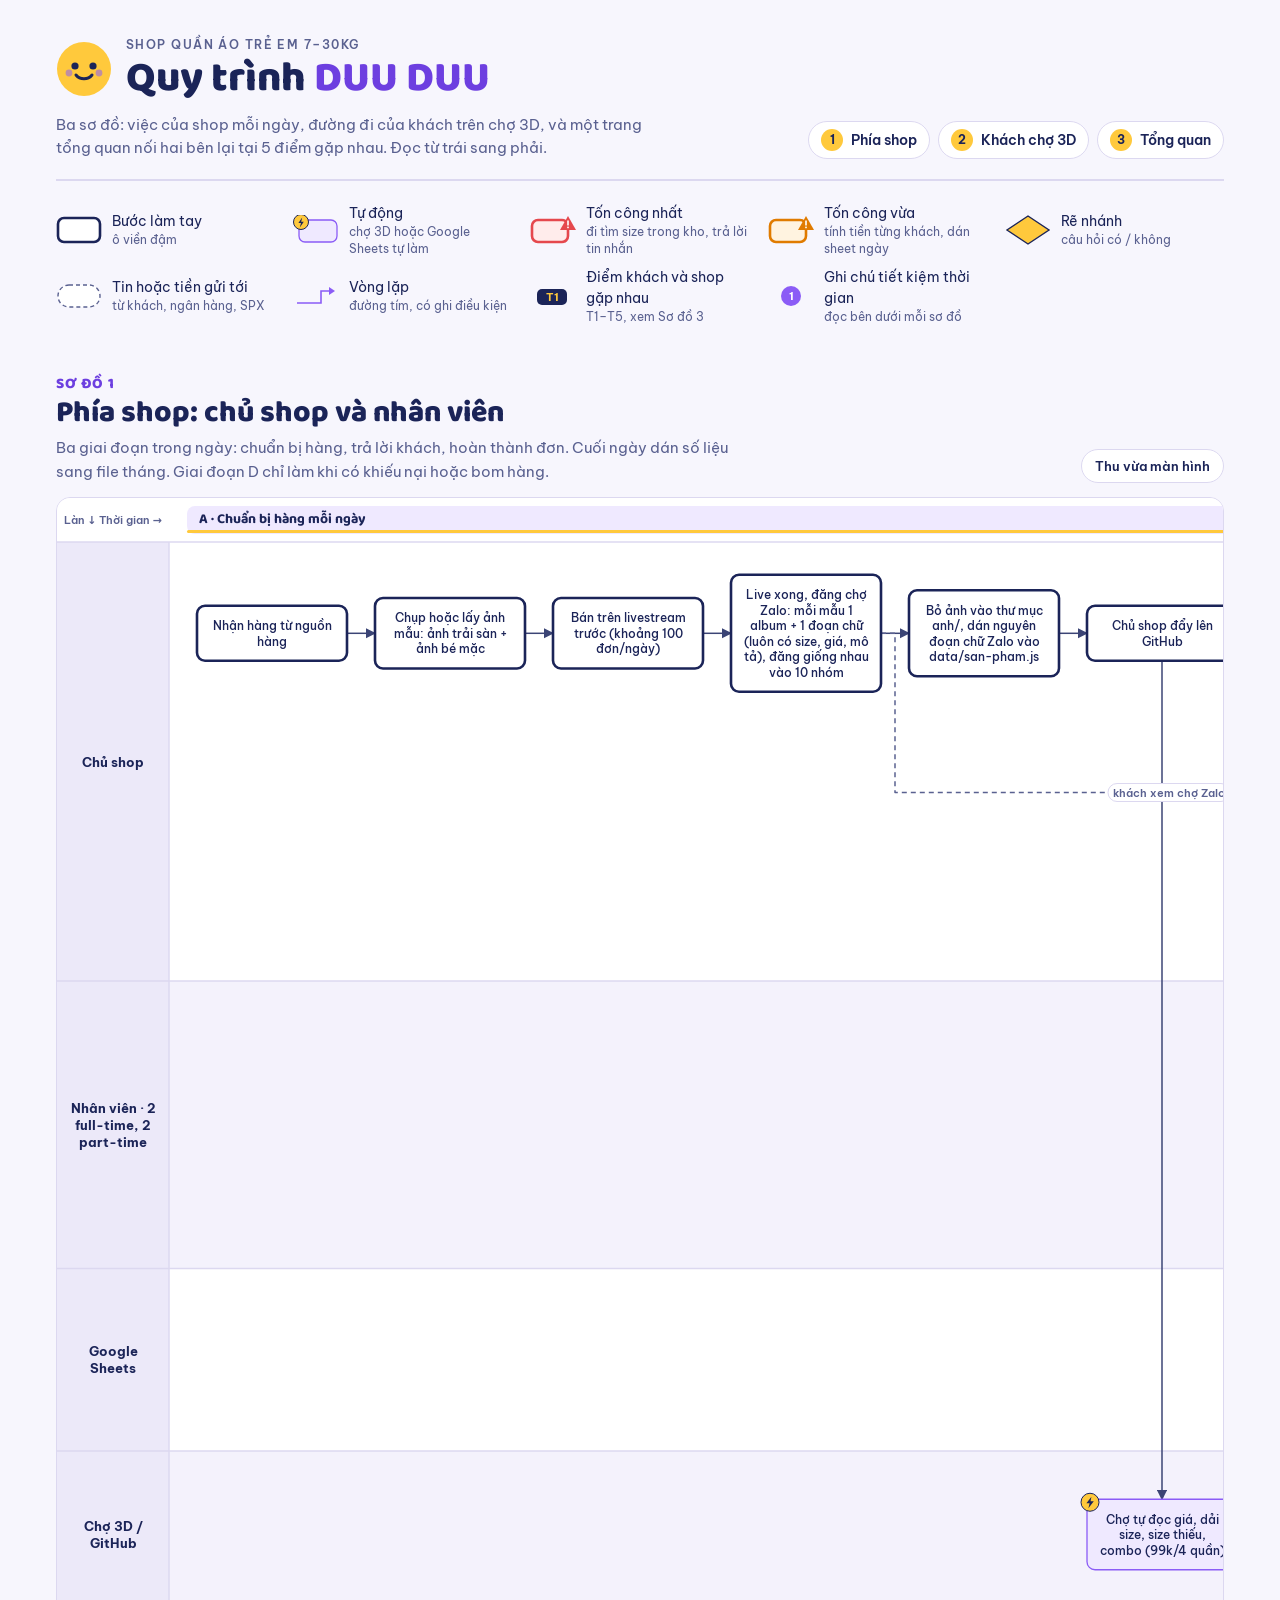
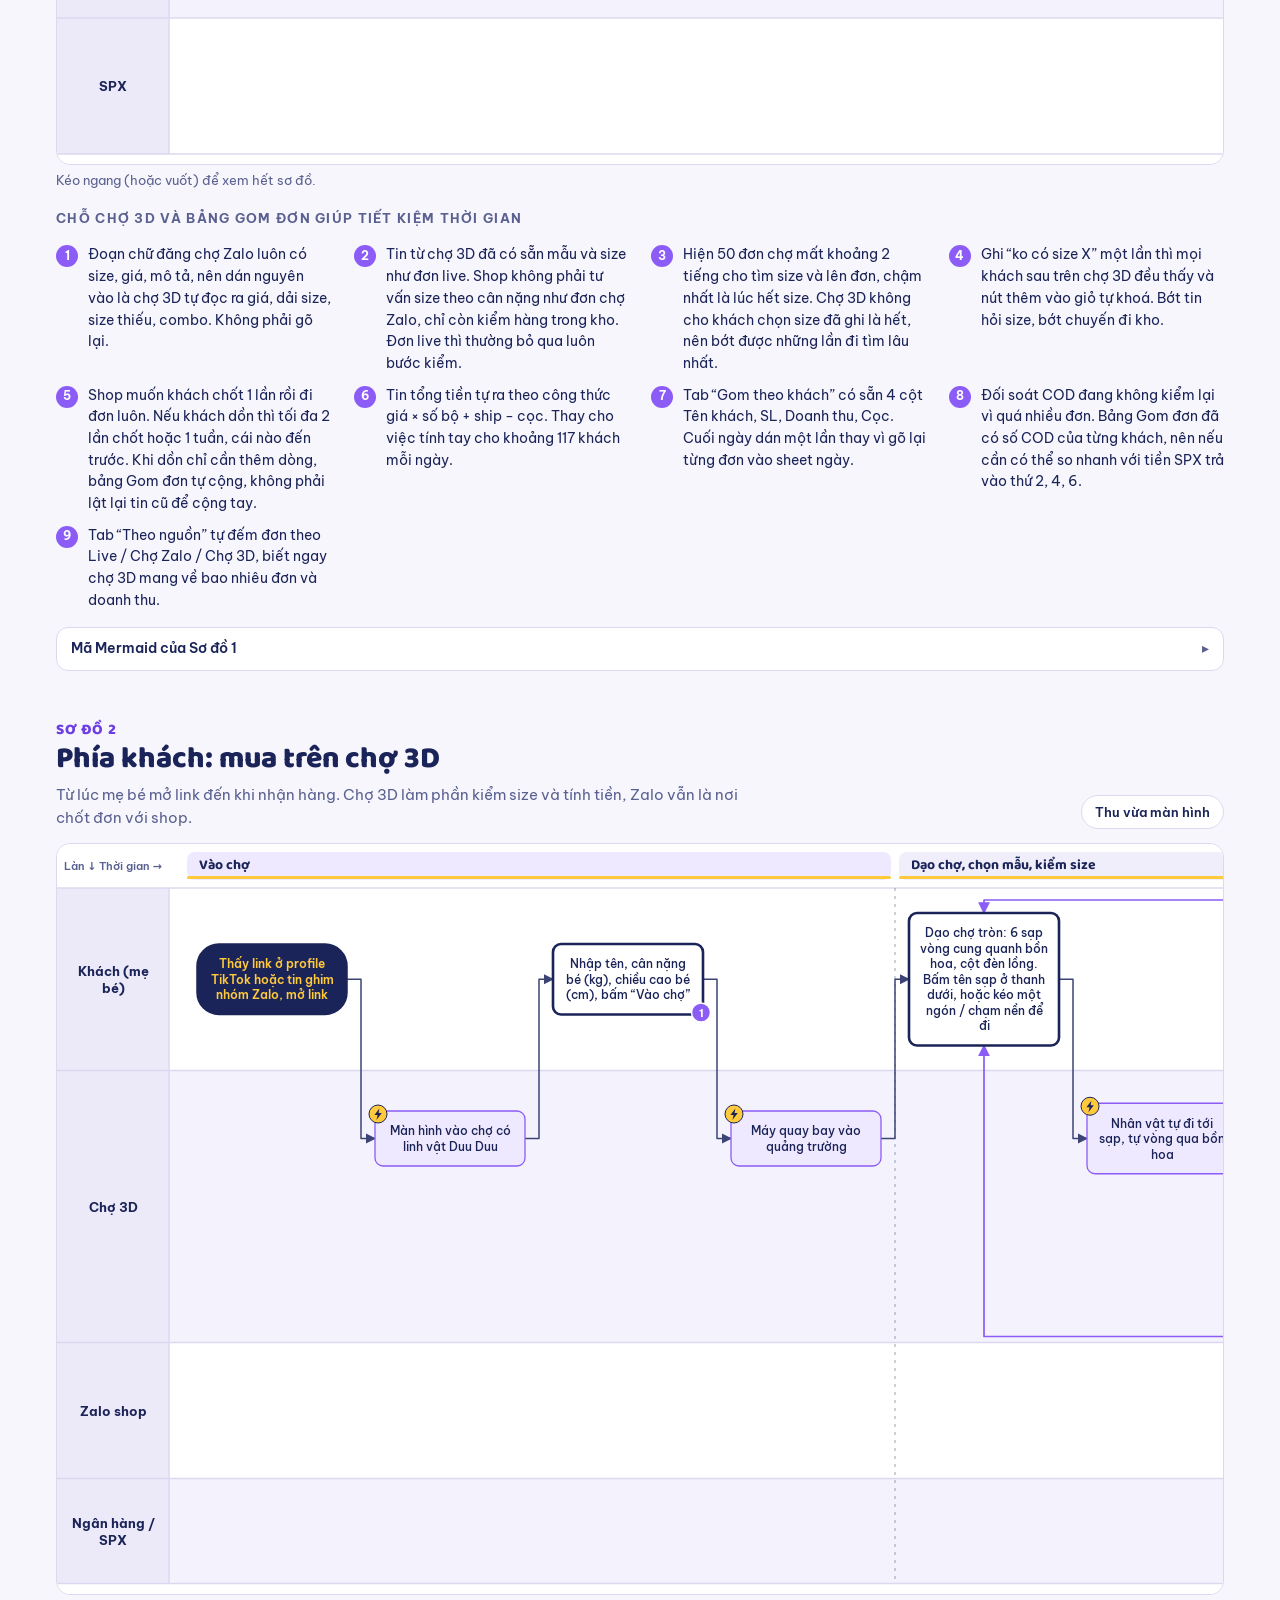
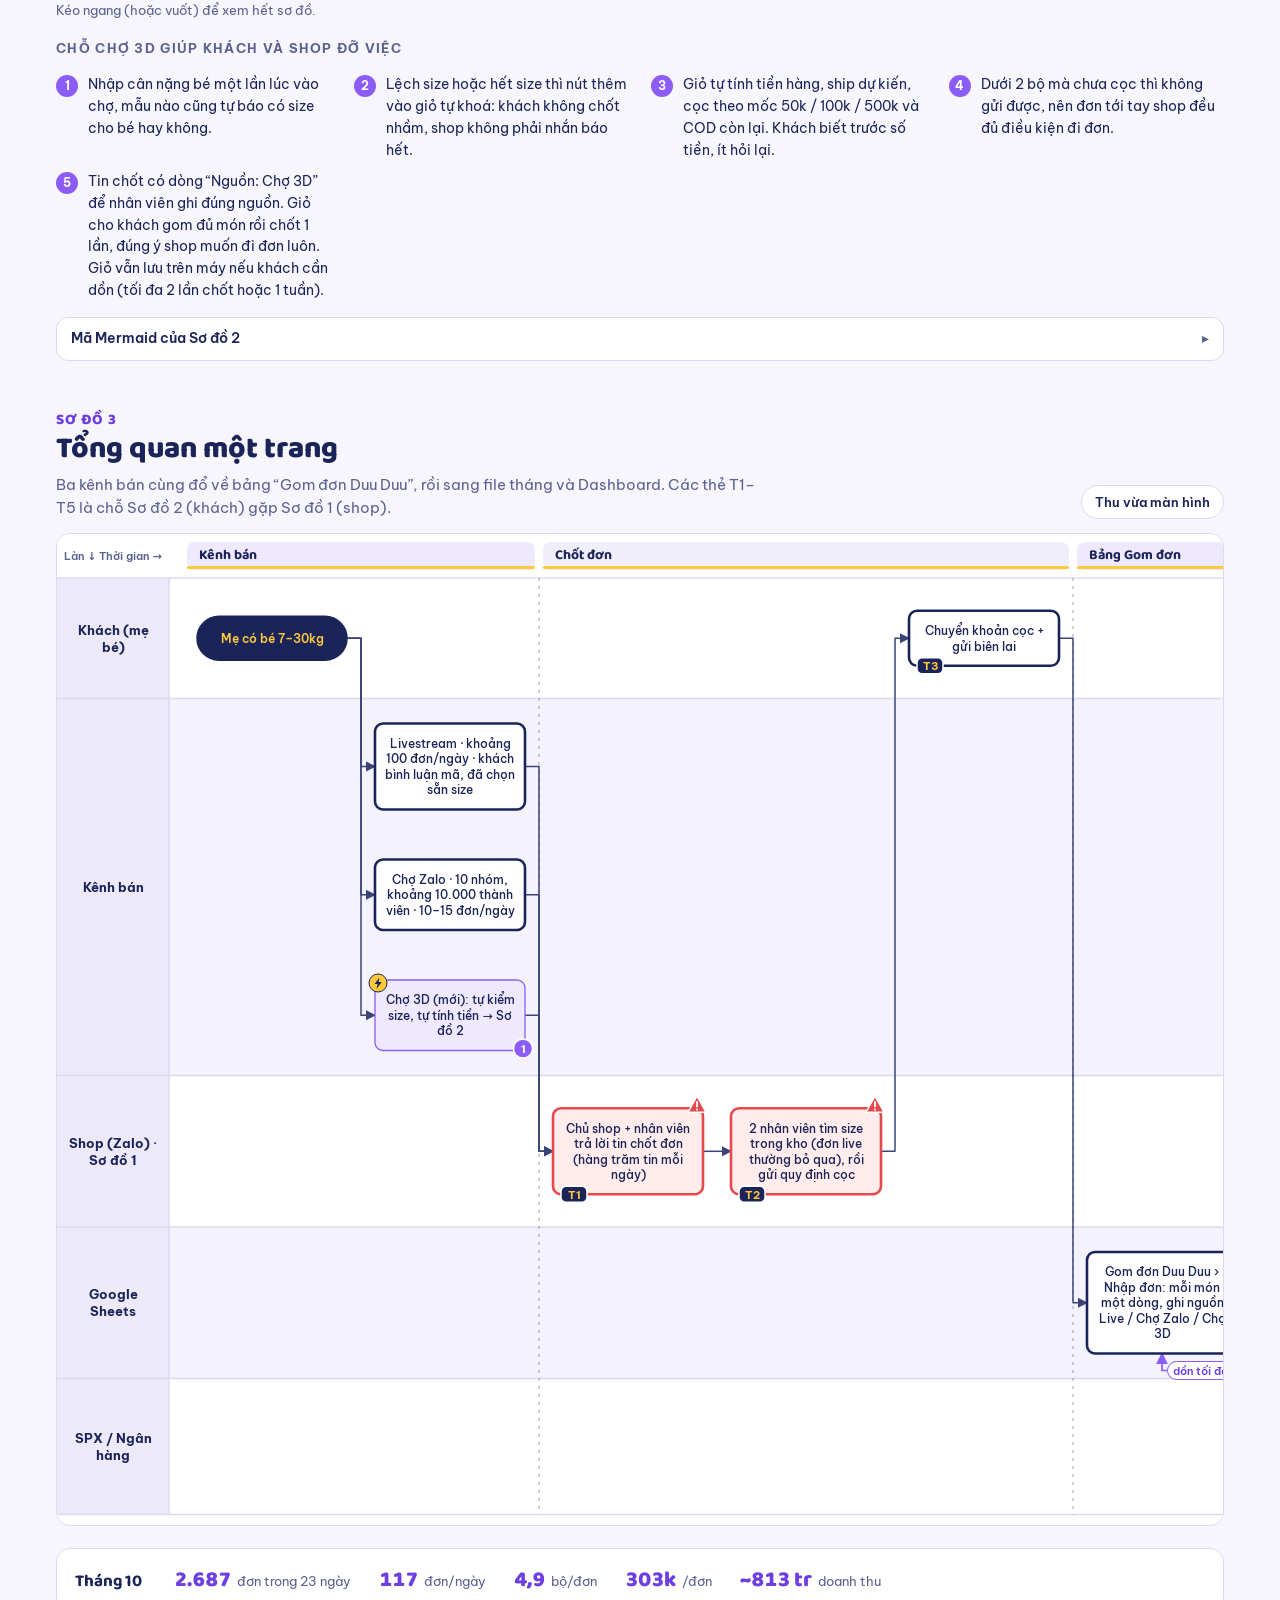
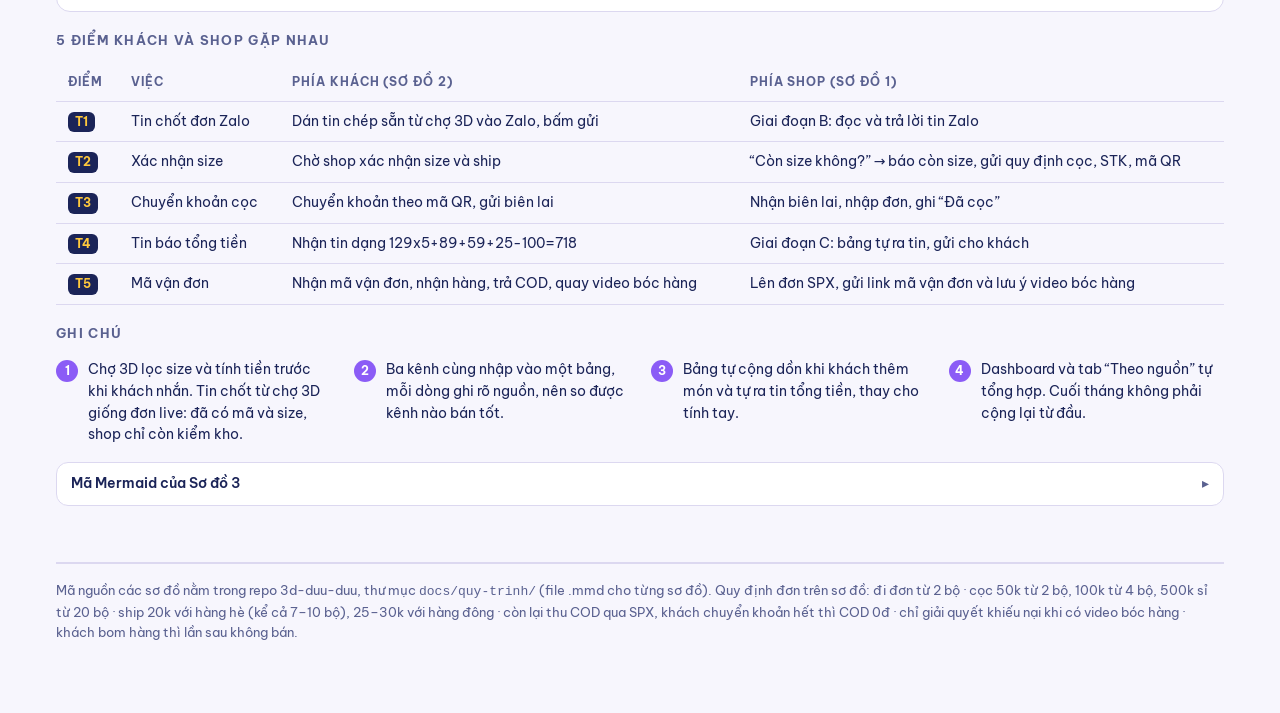
==== commit 44e297a5: "Sơ đồ: đơn live thường bỏ qua kiểm size, dồn đơn tối đa 2 lần chốt hoặc 1 tuần - Thêm nhánh "Cần kiể" ====
--- a/docs/quy-trinh/index.html
+++ b/docs/quy-trinh/index.html
@@ -204,13 +204,14 @@
     B0[/"Tin từ live: khách đã bình luận mã,&lt;br/&gt;nhắn shop để cọc và chốt&lt;br/&gt;(đã chọn sẵn mẫu + size)"/]
     B1[/"Tin từ chợ Zalo: ảnh mẫu + cân nặng,&lt;br/&gt;chiều cao bé, shop phải tư vấn size"/]
     B3["⚠️ 🔗 T1 Đọc và trả lời tin Zalo:&lt;br/&gt;chủ shop + nhân viên cùng trả lời&lt;br/&gt;(hàng trăm tin mỗi ngày)"]
+    Bq{"Cần kiểm&lt;br/&gt;size?"}
     B5{"Còn size&lt;br/&gt;không?"}
     B6["Báo khách hết,&lt;br/&gt;gợi ý size hoặc mẫu khác"]
     B8{"Đủ 2 bộ&lt;br/&gt;chưa?"}
     B9["Nhắc khách chọn thêm"]
-    B10["🔗 T2 Báo còn size, gửi quy định cọc&lt;br/&gt;kèm số tài khoản + mã QR&lt;br/&gt;(50k từ 2 bộ · 100k từ 4 bộ · 500k sỉ từ 20 bộ)&lt;br/&gt;Chưa cọc thì không giữ hàng"]
+    B10["🔗 T2 Xác nhận đơn, gửi quy định cọc&lt;br/&gt;kèm số tài khoản + mã QR&lt;br/&gt;(50k từ 2 bộ · 100k từ 4 bộ · 500k sỉ từ 20 bộ)&lt;br/&gt;Chưa cọc thì không giữ hàng"]
     B11[/"🔗 T3 Khách chuyển khoản cọc,&lt;br/&gt;gửi biên lai"/]
-    C1{"Khách&lt;br/&gt;thêm món?"}
+    C1{"Khách thêm món?&lt;br/&gt;(còn hạn dồn)"}
     C5["🔗 T4 Gửi tin tổng tiền cho khách&lt;br/&gt;(khách chuyển khoản hết thì COD 0đ)"]
     C8["🔗 T5 Gửi khách link mã vận đơn&lt;br/&gt;+ lưu ý quay video bóc hàng&lt;br/&gt;+ “đã có mã vận đơn thì&lt;br/&gt;không chuyển khoản nữa”"]
     C12["Ghi tiền khách chuyển khoản&lt;br/&gt;vào file theo dõi.&lt;br/&gt;Đối soát COD tự động, không kiểm lại"]
@@ -270,7 +271,10 @@
   B0 --&gt; B3
   B1 --&gt; B3
   B2 --&gt; B3
-  B3 --&gt;|kiểm size| B4 --&gt; B5
+  B3 --&gt; Bq
+  Bq --&gt;|"Có: chợ Zalo, chợ 3D,&lt;br/&gt;live khi khách yêu cầu"| B4
+  Bq --&gt;|"Không: đơn live&lt;br/&gt;(thường không cần kiểm)"| B8
+  B4 --&gt; B5
   B5 --&gt;|Hết| B6 --&gt; B7
   B6 --&gt;|khách chọn lại| B3
   B5 --&gt;|Còn| B8
@@ -281,8 +285,9 @@
   %% Giai đoạn C — hoàn thành đơn (vòng lặp dồn đơn)
   B14 --&gt; C1
   C1 --&gt;|Có| C2 --&gt; C3
-  C3 --&gt;|dồn đơn, tối đa 1 tuần| C1
-  C1 --&gt;|Khách bảo đi đơn| C4 --&gt; C5 --&gt; C6 --&gt; C7 --&gt; C8 --&gt; C9 --&gt; C10
+  %% Dồn đơn: tối đa 2 lần chốt hoặc 1 tuần, cái nào đến trước. Shop muốn chốt 1 lần đi đơn luôn.
+  C3 --&gt;|dồn tối đa 2 lần chốt / 1 tuần| C1
+  C1 --&gt;|"Khách bảo đi đơn,&lt;br/&gt;hoặc hết hạn dồn"| C4 --&gt; C5 --&gt; C6 --&gt; C7 --&gt; C8 --&gt; C9 --&gt; C10
   C10 --&gt; C12
   C11 --&gt; C12
   C6 -. hết hàng .-&gt; C6b
@@ -303,7 +308,7 @@
   class B3,B4 nghen
   class C10 nghen2
   class C4 tudongnghen2
-  class B5,B8,C1,K2,K4,K5 quyetdinh
+  class Bq,B5,B8,C1,K2,K4,K5 quyetdinh
   class B0,B1,B11,C11,K1,K8 ngoai
   class C14 ketthuc</pre>
       </div>
@@ -479,7 +484,7 @@
   subgraph S["Shop (Zalo) — Sơ đồ 1"]
     direction LR
     E5["⚠️ 🔗 T1 Chủ shop + nhân viên&lt;br/&gt;trả lời tin chốt đơn&lt;br/&gt;(hàng trăm tin mỗi ngày)"]
-    E6["⚠️ 🔗 T2 2 nhân viên tìm size&lt;br/&gt;trong kho, rồi gửi quy định cọc"]
+    E6["⚠️ 🔗 T2 2 nhân viên tìm size&lt;br/&gt;trong kho (đơn live thường bỏ qua),&lt;br/&gt;rồi gửi quy định cọc"]
     E12["Đóng gói, lên đơn SPX"]
     E18["Khiếu nại có video: gửi bù,&lt;br/&gt;hoàn tiền hoặc bù theo tỷ lệ lỗi.&lt;br/&gt;Bom hàng: không bán nữa"]
     E17(["Chủ shop xem số ngày, số tháng"])
@@ -501,7 +506,7 @@
   E1 --&gt; E2 &amp; E3 &amp; E4
   E2 &amp; E3 &amp; E4 --&gt; E5
   E5 --&gt; E6 --&gt; E7 --&gt; E8 --&gt; E9
-  E9 --&gt;|khách thêm món: dồn đơn| E8
+  E9 --&gt;|dồn tối đa 2 lần chốt / 1 tuần| E8
   E9 --&gt; E11 --&gt; E12 --&gt; E13 --&gt; E14
   E9 --&gt;|cuối ngày: 4 cột| E15
   E13 --&gt;|đối soát COD| E15
@@ -531,10 +536,10 @@
   lanes:['Chủ shop','Nhân viên · 2 full-time, 2 part-time','Google Sheets','Chợ 3D / GitHub','SPX'],
   phases:[
     {t:'A · Chuẩn bị hàng mỗi ngày', a:0, b:6},
-    {t:'B · Trả lời khách', a:7, b:15},
-    {t:'C · Hoàn thành đơn', a:16, b:22},
-    {t:'C · Cuối ngày', a:23, b:26},
-    {t:'D · Khiếu nại, bom hàng (khi có)', a:27, b:31}
+    {t:'B · Trả lời khách', a:7, b:16},
+    {t:'C · Hoàn thành đơn', a:17, b:23},
+    {t:'C · Cuối ngày', a:24, b:27},
+    {t:'D · Khiếu nại, bom hàng (khi có)', a:28, b:32}
   ],
   nodes:[
     {id:'A1',l:0,c:0,t:'tay',x:'Nhận hàng từ nguồn hàng'},
@@ -547,54 +552,58 @@
     {id:'A8',l:3,c:6,t:'auto',x:'Trang chợ tự cập nhật sau 1–2 phút'},
 
     {id:'B0',l:0,c:7,t:'ext',x:'Tin từ live: khách đã bình luận mã, nhắn shop để cọc và chốt (đã chọn sẵn mẫu + size)'},
+    {id:'Bq',l:0,c:9,t:'dec',x:'Cần kiểm size?'},
     {id:'B1',l:0,c:7,r:1,t:'ext',x:'Tin từ chợ Zalo: ảnh mẫu + cân nặng, chiều cao bé, shop phải tư vấn size'},
     {id:'B2',l:3,c:7,t:'auto',note:2,x:'Khách đặt trên chợ 3D, gửi tin chốt soạn sẵn: mã, size, màu, tiền hàng, ship, cọc, COD + “Nguồn: Chợ 3D”'},
     {id:'B3',l:0,c:8,t:'tay',warn:1,touch:['T1'],x:'Đọc và trả lời tin Zalo: chủ shop + nhân viên cùng trả lời (hàng trăm tin mỗi ngày)'},
-    {id:'B4',l:1,c:9,t:'tay',warn:1,note:3,x:'2 nhân viên đi tìm size trong kho. Còn size thì nhanh, hết size thì lâu'},
-    {id:'B5',l:0,c:10,t:'dec',x:'Còn size không?'},
-    {id:'B6',l:0,c:10,r:1,t:'tay',x:'Báo khách hết, gợi ý size hoặc mẫu khác'},
-    {id:'B7',l:3,c:10,t:'tay',note:4,x:'Chủ shop ghi “ko có size X” hoặc het: true vào file dữ liệu, đẩy GitHub'},
-    {id:'B8',l:0,c:11,t:'dec',x:'Đủ 2 bộ chưa?'},
-    {id:'B9',l:0,c:11,r:1,t:'tay',x:'Nhắc khách chọn thêm'},
-    {id:'B10',l:0,c:12,t:'tay',touch:['T2'],x:'Báo còn size, gửi quy định cọc kèm số tài khoản + mã QR (50k từ 2 bộ · 100k từ 4 bộ · 500k sỉ từ 20 bộ). Chưa cọc thì không giữ hàng'},
-    {id:'B11',l:0,c:13,t:'ext',touch:['T3'],x:'Khách chuyển khoản cọc, gửi biên lai'},
-    {id:'B12',l:1,c:14,t:'tay',x:'Nhập từng món vào tab “Nhập đơn”: ngày, nguồn (Live / Chợ Zalo / Chợ 3D), tên khách, mã, size, màu, SL, giá'},
-    {id:'B13',l:2,c:14,t:'auto',x:'Bảng tự gom các món theo khách'},
-    {id:'B14',l:1,c:15,t:'tay',x:'Ghi “Đã cọc” + trạng thái ở tab “Gom theo khách”'},
-
-    {id:'C1',l:0,c:16,t:'dec',x:'Khách thêm món?'},
-    {id:'C2',l:1,c:16,t:'tay',x:'Thêm dòng vào “Nhập đơn”'},
-    {id:'C3',l:2,c:16,t:'auto',note:5,x:'Bảng tự cộng dồn vào đơn của khách'},
-    {id:'C4',l:2,c:17,t:'auto',warn:2,note:6,x:'Bảng tự ra tin báo khách: 129x5+89+59+25-100=718 (giá × số bộ + ship − cọc = COD), thay cho tính tay'},
-    {id:'C5',l:0,c:18,t:'tay',touch:['T4'],x:'Gửi tin tổng tiền cho khách (khách chuyển khoản hết thì COD 0đ)'},
-    {id:'C6',l:1,c:19,t:'tay',x:'Đóng gói'},
-    {id:'C6b',l:1,c:19,r:1,t:'tay',x:'Đã cọc mà hết hàng: khách chọn hoàn cọc hoặc đổi mẫu'},
-    {id:'C7',l:4,c:20,t:'tay',x:'Lên đơn SPX, lấy mã vận đơn. Khách đã chuyển khoản hết thì ghi COD 0đ'},
-    {id:'C8',l:0,c:21,t:'tay',touch:['T5'],x:'Gửi khách link mã vận đơn + lưu ý quay video bóc hàng + “đã có mã vận đơn thì không chuyển khoản nữa”'},
-    {id:'C9',l:1,c:22,t:'tay',x:'Cập nhật “Đã đi đơn” + mã vận đơn'},
-    {id:'C10',l:1,c:23,t:'tay',warn:2,note:7,x:'Dán 4 cột (Tên khách, SL, Doanh thu, Cọc) vào sheet ngày của file tháng'},
-    {id:'C11',l:4,c:23,t:'ext',x:'SPX trả tiền COD vào thứ 2, 4, 6'},
-    {id:'C12',l:0,c:24,t:'tay',note:8,x:'Ghi tiền khách chuyển khoản vào file theo dõi. Đối soát COD tự động, không kiểm lại'},
-    {id:'C13',l:2,c:25,t:'auto',x:'Dashboard tự tổng hợp'},
-    {id:'C14',l:0,c:26,t:'end',note:9,x:'Xem tab “Theo nguồn”: chợ 3D mang về bao nhiêu đơn'},
-
-    {id:'K1',l:0,c:27,t:'ext',x:'Khách báo khiếu nại'},
-    {id:'K2',l:0,c:28,t:'dec',x:'Có video bóc hàng?'},
-    {id:'K3',l:0,c:28,r:1,t:'tay',x:'Không giải quyết'},
-    {id:'K10',l:0,c:28,r:2,t:'tay',x:'Ghi nhớ khách bom hàng: lần sau không bán nữa'},
-    {id:'K4',l:0,c:29,t:'dec',x:'Thiếu hàng hay hàng lỗi?'},
-    {id:'K9',l:0,c:29,r:1,t:'tay',x:'Bù tiền theo tỷ lệ lỗi'},
-    {id:'K5',l:0,c:30,t:'dec',x:'Còn hàng để bù?'},
-    {id:'K7',l:0,c:30,r:1,t:'tay',x:'Hoàn tiền'},
-    {id:'K6',l:0,c:31,t:'tay',x:'Gửi bù, freeship'},
-    {id:'K8',l:4,c:27,t:'ext',x:'Khách không nhận hàng (bom hàng), SPX hoàn về'}
+    {id:'B4',l:1,c:10,t:'tay',warn:1,note:3,x:'2 nhân viên đi tìm size trong kho. Còn size thì nhanh, hết size thì lâu'},
+    {id:'B5',l:0,c:11,t:'dec',x:'Còn size không?'},
+    {id:'B6',l:0,c:11,r:1,t:'tay',x:'Báo khách hết, gợi ý size hoặc mẫu khác'},
+    {id:'B7',l:3,c:11,t:'tay',note:4,x:'Chủ shop ghi “ko có size X” hoặc het: true vào file dữ liệu, đẩy GitHub'},
+    {id:'B8',l:0,c:12,t:'dec',x:'Đủ 2 bộ chưa?'},
+    {id:'B9',l:0,c:12,r:1,t:'tay',x:'Nhắc khách chọn thêm'},
+    {id:'B10',l:0,c:13,t:'tay',touch:['T2'],x:'Xác nhận đơn, gửi quy định cọc kèm số tài khoản + mã QR (50k từ 2 bộ · 100k từ 4 bộ · 500k sỉ từ 20 bộ). Chưa cọc thì không giữ hàng'},
+    {id:'B11',l:0,c:14,t:'ext',touch:['T3'],x:'Khách chuyển khoản cọc, gửi biên lai'},
+    {id:'B12',l:1,c:15,t:'tay',x:'Nhập từng món vào tab “Nhập đơn”: ngày, nguồn (Live / Chợ Zalo / Chợ 3D), tên khách, mã, size, màu, SL, giá'},
+    {id:'B13',l:2,c:15,t:'auto',x:'Bảng tự gom các món theo khách'},
+    {id:'B14',l:1,c:16,t:'tay',x:'Ghi “Đã cọc” + trạng thái ở tab “Gom theo khách”'},
+
+    {id:'C1',l:0,c:17,t:'dec',x:'Khách thêm món? (còn hạn dồn)'},
+    {id:'C2',l:1,c:17,t:'tay',x:'Thêm dòng vào “Nhập đơn”'},
+    {id:'C3',l:2,c:17,t:'auto',note:5,x:'Bảng tự cộng dồn vào đơn của khách'},
+    {id:'C4',l:2,c:18,t:'auto',warn:2,note:6,x:'Bảng tự ra tin báo khách: 129x5+89+59+25-100=718 (giá × số bộ + ship − cọc = COD), thay cho tính tay'},
+    {id:'C5',l:0,c:19,t:'tay',touch:['T4'],x:'Gửi tin tổng tiền cho khách (khách chuyển khoản hết thì COD 0đ)'},
+    {id:'C6',l:1,c:20,t:'tay',x:'Đóng gói'},
+    {id:'C6b',l:1,c:20,r:1,t:'tay',x:'Đã cọc mà hết hàng: khách chọn hoàn cọc hoặc đổi mẫu'},
+    {id:'C7',l:4,c:21,t:'tay',x:'Lên đơn SPX, lấy mã vận đơn. Khách đã chuyển khoản hết thì ghi COD 0đ'},
+    {id:'C8',l:0,c:22,t:'tay',touch:['T5'],x:'Gửi khách link mã vận đơn + lưu ý quay video bóc hàng + “đã có mã vận đơn thì không chuyển khoản nữa”'},
+    {id:'C9',l:1,c:23,t:'tay',x:'Cập nhật “Đã đi đơn” + mã vận đơn'},
+    {id:'C10',l:1,c:24,t:'tay',warn:2,note:7,x:'Dán 4 cột (Tên khách, SL, Doanh thu, Cọc) vào sheet ngày của file tháng'},
+    {id:'C11',l:4,c:24,t:'ext',x:'SPX trả tiền COD vào thứ 2, 4, 6'},
+    {id:'C12',l:0,c:25,t:'tay',note:8,x:'Ghi tiền khách chuyển khoản vào file theo dõi. Đối soát COD tự động, không kiểm lại'},
+    {id:'C13',l:2,c:26,t:'auto',x:'Dashboard tự tổng hợp'},
+    {id:'C14',l:0,c:27,t:'end',note:9,x:'Xem tab “Theo nguồn”: chợ 3D mang về bao nhiêu đơn'},
+
+    {id:'K1',l:0,c:28,t:'ext',x:'Khách báo khiếu nại'},
+    {id:'K2',l:0,c:29,t:'dec',x:'Có video bóc hàng?'},
+    {id:'K3',l:0,c:29,r:1,t:'tay',x:'Không giải quyết'},
+    {id:'K10',l:0,c:29,r:2,t:'tay',x:'Ghi nhớ khách bom hàng: lần sau không bán nữa'},
+    {id:'K4',l:0,c:30,t:'dec',x:'Thiếu hàng hay hàng lỗi?'},
+    {id:'K9',l:0,c:30,r:1,t:'tay',x:'Bù tiền theo tỷ lệ lỗi'},
+    {id:'K5',l:0,c:31,t:'dec',x:'Còn hàng để bù?'},
+    {id:'K7',l:0,c:31,r:1,t:'tay',x:'Hoàn tiền'},
+    {id:'K6',l:0,c:32,t:'tay',x:'Gửi bù, freeship'},
+    {id:'K8',l:4,c:28,t:'ext',x:'Khách không nhận hàng (bom hàng), SPX hoàn về'}
   ],
   edges:[
     ['A1','A2'],['A2','A3'],['A3','A4'],['A4','A5'],['A5','A6'],['A6','A7'],['A7','A8'],
     ['A4','B1',{kind:'dash',label:'khách xem chợ Zalo',lpSeg:2}],
     ['A8','B2',{kind:'dash'}],
     ['B0','B3'],['B1','B3'],['B2','B3'],
-    ['B3','B4',{label:'kiểm size'}],['B4','B5'],
+    ['B3','Bq'],
+    ['Bq','B4',{label:'Có: chợ Zalo, chợ 3D, live khi khách yêu cầu',lpSeg:1}],
+    ['Bq','B8',{route:'loopUp',label:'Không: đơn live (thường không cần kiểm)',laneTop:16}],
+    ['B4','B5'],
     ['B5','B6',{label:'Hết'}],['B6','B7'],
     ['B6','B3',{route:'backLeft',kind:'loop',label:'khách chọn lại',off:8,lpSeg:3,lpAt:.15}],
     ['B5','B8',{label:'Còn'}],
@@ -603,8 +612,8 @@
     ['B8','B10',{label:'Đủ'}],['B10','B11'],['B11','B12'],['B12','B13'],['B13','B14'],
     ['B14','C1'],
     ['C1','C2',{label:'Có'}],['C2','C3'],
-    ['C3','C1',{route:'backLeft',kind:'loop',label:'dồn đơn, tối đa 1 tuần',off:-8,lpSeg:1}],
-    ['C1','C4',{label:'Khách bảo đi đơn',lpSeg:1}],
+    ['C3','C1',{route:'backLeft',kind:'loop',label:'dồn tối đa 2 lần chốt / 1 tuần',off:-8,lpSeg:1}],
+    ['C1','C4',{label:'Khách bảo đi đơn, hoặc hết hạn dồn',lpSeg:1}],
     ['C4','C5'],['C5','C6'],['C6','C7'],['C7','C8'],['C8','C9'],['C9','C10'],
     ['C6','C6b',{kind:'dash',label:'hết hàng'}],
     ['C10','C12'],['C11','C12'],['C12','C13'],['C13','C14'],
@@ -615,10 +624,10 @@
   ],
   notes:[
     'Đoạn chữ đăng chợ Zalo luôn có size, giá, mô tả, nên dán nguyên vào là chợ 3D tự đọc ra giá, dải size, size thiếu, combo. Không phải gõ lại.',
-    'Tin từ chợ 3D giống đơn live: khách đã chọn sẵn mẫu và size. Shop không phải tư vấn size theo cân nặng như đơn chợ Zalo, chỉ còn kiểm hàng trong kho.',
+    'Tin từ chợ 3D đã có sẵn mẫu và size như đơn live. Shop không phải tư vấn size theo cân nặng như đơn chợ Zalo, chỉ còn kiểm hàng trong kho. Đơn live thì thường bỏ qua luôn bước kiểm.',
     'Hiện 50 đơn chợ mất khoảng 2 tiếng cho tìm size và lên đơn, chậm nhất là lúc hết size. Chợ 3D không cho khách chọn size đã ghi là hết, nên bớt được những lần đi tìm lâu nhất.',
     'Ghi “ko có size X” một lần thì mọi khách sau trên chợ 3D đều thấy và nút thêm vào giỏ tự khoá. Bớt tin hỏi size, bớt chuyến đi kho.',
-    'Khách dồn đơn trong tối đa 1 tuần: chỉ thêm dòng, bảng Gom đơn tự cộng. Không phải lật lại tin cũ để cộng tay.',
+    'Shop muốn khách chốt 1 lần rồi đi đơn luôn. Nếu khách dồn thì tối đa 2 lần chốt hoặc 1 tuần, cái nào đến trước. Khi dồn chỉ cần thêm dòng, bảng Gom đơn tự cộng, không phải lật lại tin cũ để cộng tay.',
     'Tin tổng tiền tự ra theo công thức giá × số bộ + ship − cọc. Thay cho việc tính tay cho khoảng 117 khách mỗi ngày.',
     'Tab “Gom theo khách” có sẵn 4 cột Tên khách, SL, Doanh thu, Cọc. Cuối ngày dán một lần thay vì gõ lại từng đơn vào sheet ngày.',
     'Đối soát COD đang không kiểm lại vì quá nhiều đơn. Bảng Gom đơn đã có số COD của từng khách, nên nếu cần có thể so nhanh với tiền SPX trả vào thứ 2, 4, 6.',
@@ -688,7 +697,7 @@
     'Lệch size hoặc hết size thì nút thêm vào giỏ tự khoá: khách không chốt nhầm, shop không phải nhắn báo hết.',
     'Giỏ tự tính tiền hàng, ship dự kiến, cọc theo mốc 50k / 100k / 500k và COD còn lại. Khách biết trước số tiền, ít hỏi lại.',
     'Dưới 2 bộ mà chưa cọc thì không gửi được, nên đơn tới tay shop đều đủ điều kiện đi đơn.',
-    'Tin chốt có dòng “Nguồn: Chợ 3D” để nhân viên ghi đúng nguồn. Giỏ lưu trên máy nên khách quay lại dồn thêm món trong tuần dễ dàng.'
+    'Tin chốt có dòng “Nguồn: Chợ 3D” để nhân viên ghi đúng nguồn. Giỏ cho khách gom đủ món rồi chốt 1 lần, đúng ý shop muốn đi đơn luôn. Giỏ vẫn lưu trên máy nếu khách cần dồn (tối đa 2 lần chốt hoặc 1 tuần).'
   ]
 };
 
@@ -708,7 +717,7 @@
     {id:'E3',l:1,c:1,r:1,t:'tay',x:'Chợ Zalo · 10 nhóm, khoảng 10.000 thành viên · 10–15 đơn/ngày'},
     {id:'E4',l:1,c:1,r:2,t:'auto',note:1,x:'Chợ 3D (mới): tự kiểm size, tự tính tiền → Sơ đồ 2'},
     {id:'E5',l:2,c:2,t:'tay',warn:1,touch:['T1'],x:'Chủ shop + nhân viên trả lời tin chốt đơn (hàng trăm tin mỗi ngày)'},
-    {id:'E6',l:2,c:3,t:'tay',warn:1,touch:['T2'],x:'2 nhân viên tìm size trong kho, rồi gửi quy định cọc'},
+    {id:'E6',l:2,c:3,t:'tay',warn:1,touch:['T2'],x:'2 nhân viên tìm size trong kho (đơn live thường bỏ qua), rồi gửi quy định cọc'},
     {id:'E7',l:0,c:4,t:'tay',touch:['T3'],x:'Chuyển khoản cọc + gửi biên lai'},
     {id:'E8',l:3,c:5,t:'tay',note:2,x:'Gom đơn Duu Duu › Nhập đơn: mỗi món một dòng, ghi nguồn Live / Chợ Zalo / Chợ 3D'},
     {id:'E9',l:3,c:6,t:'auto',note:3,x:'Gom theo khách: tự cộng dồn khi dồn đơn, tự ra tin tổng tiền'},
@@ -725,7 +734,7 @@
     ['E1','E2'],['E1','E3'],['E1','E4'],
     ['E2','E5'],['E3','E5'],['E4','E5'],
     ['E5','E6'],['E6','E7'],['E7','E8'],['E8','E9'],
-    ['E9','E8',{route:'loopDown',kind:'loop',label:'khách thêm món (dồn đơn)',laneBottom:8}],
+    ['E9','E8',{route:'loopDown',kind:'loop',label:'dồn tối đa 2 lần chốt / 1 tuần',laneBottom:8}],
     ['E9','E11'],['E11','E12'],['E12','E13'],['E13','E14'],
     ['E9','E15',{label:'cuối ngày: 4 cột'}],
     ['E13','E15',{label:'đối soát COD',lpSeg:1}],
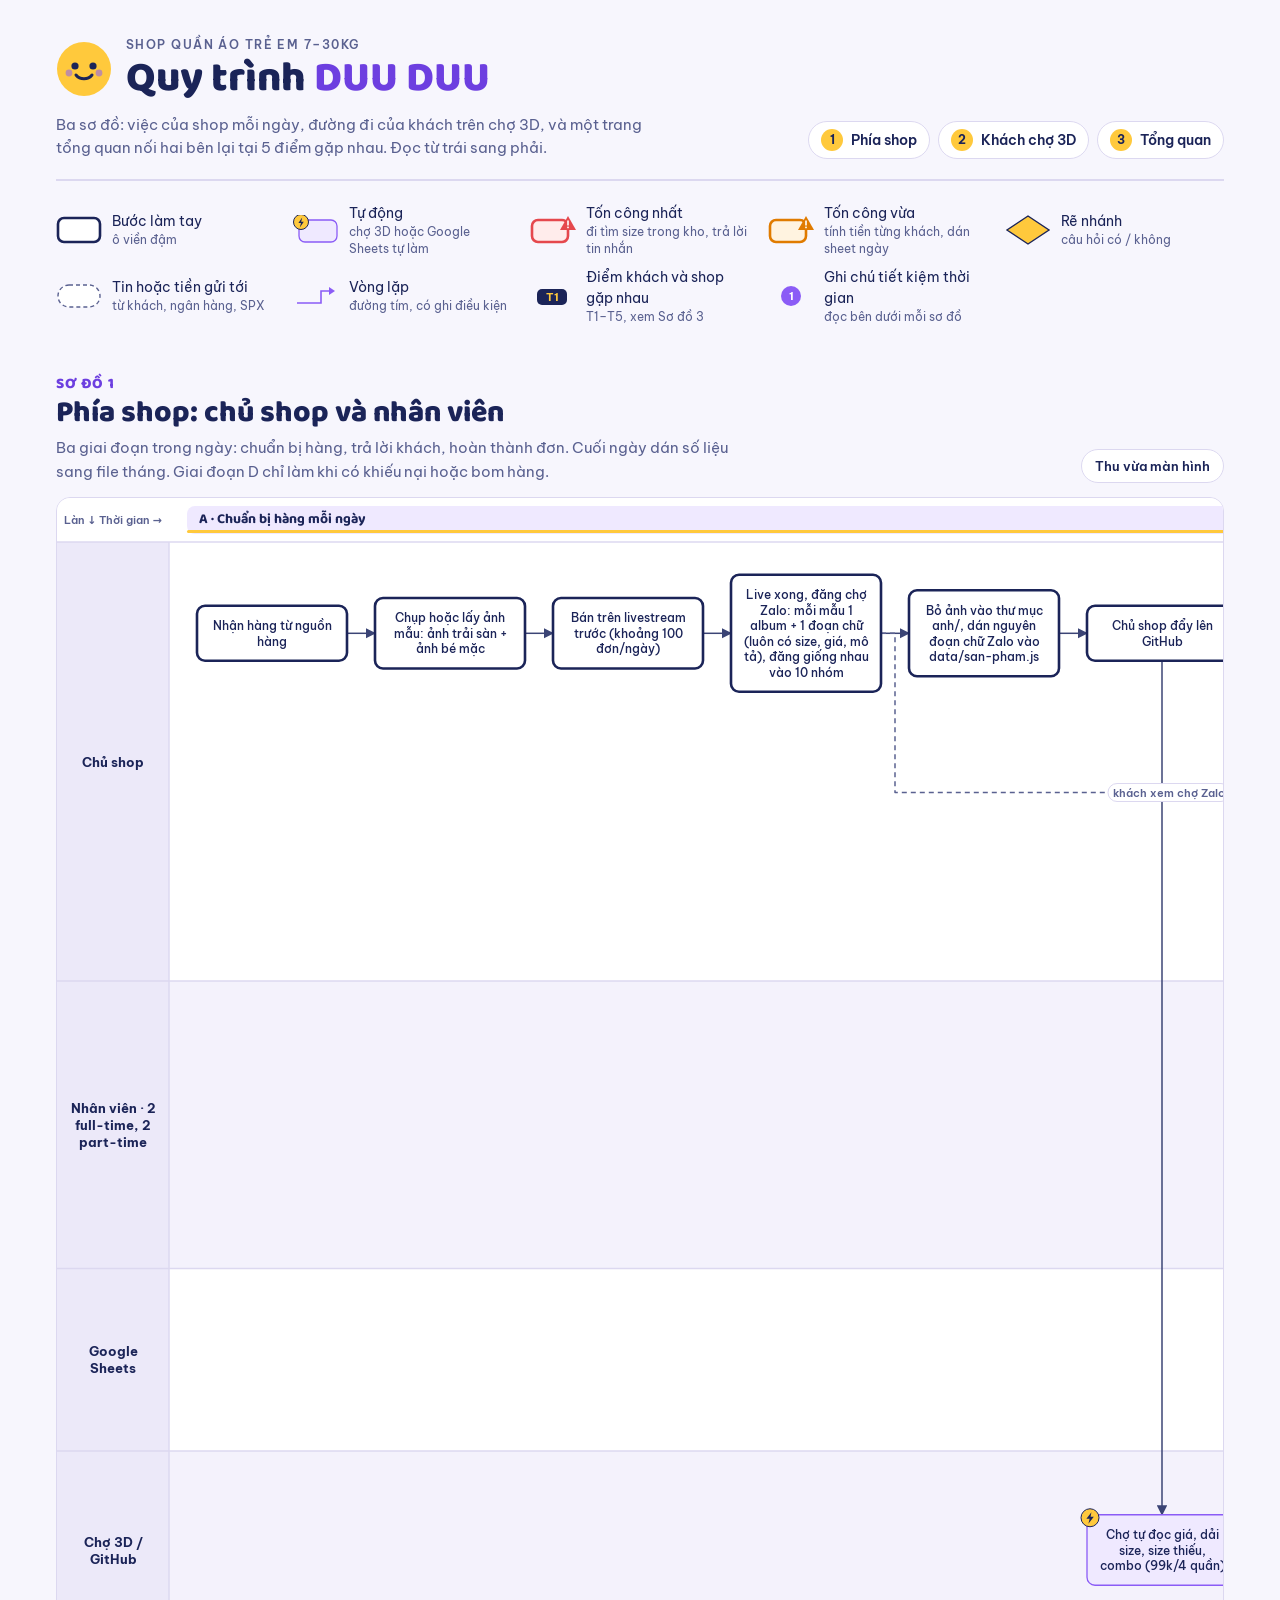
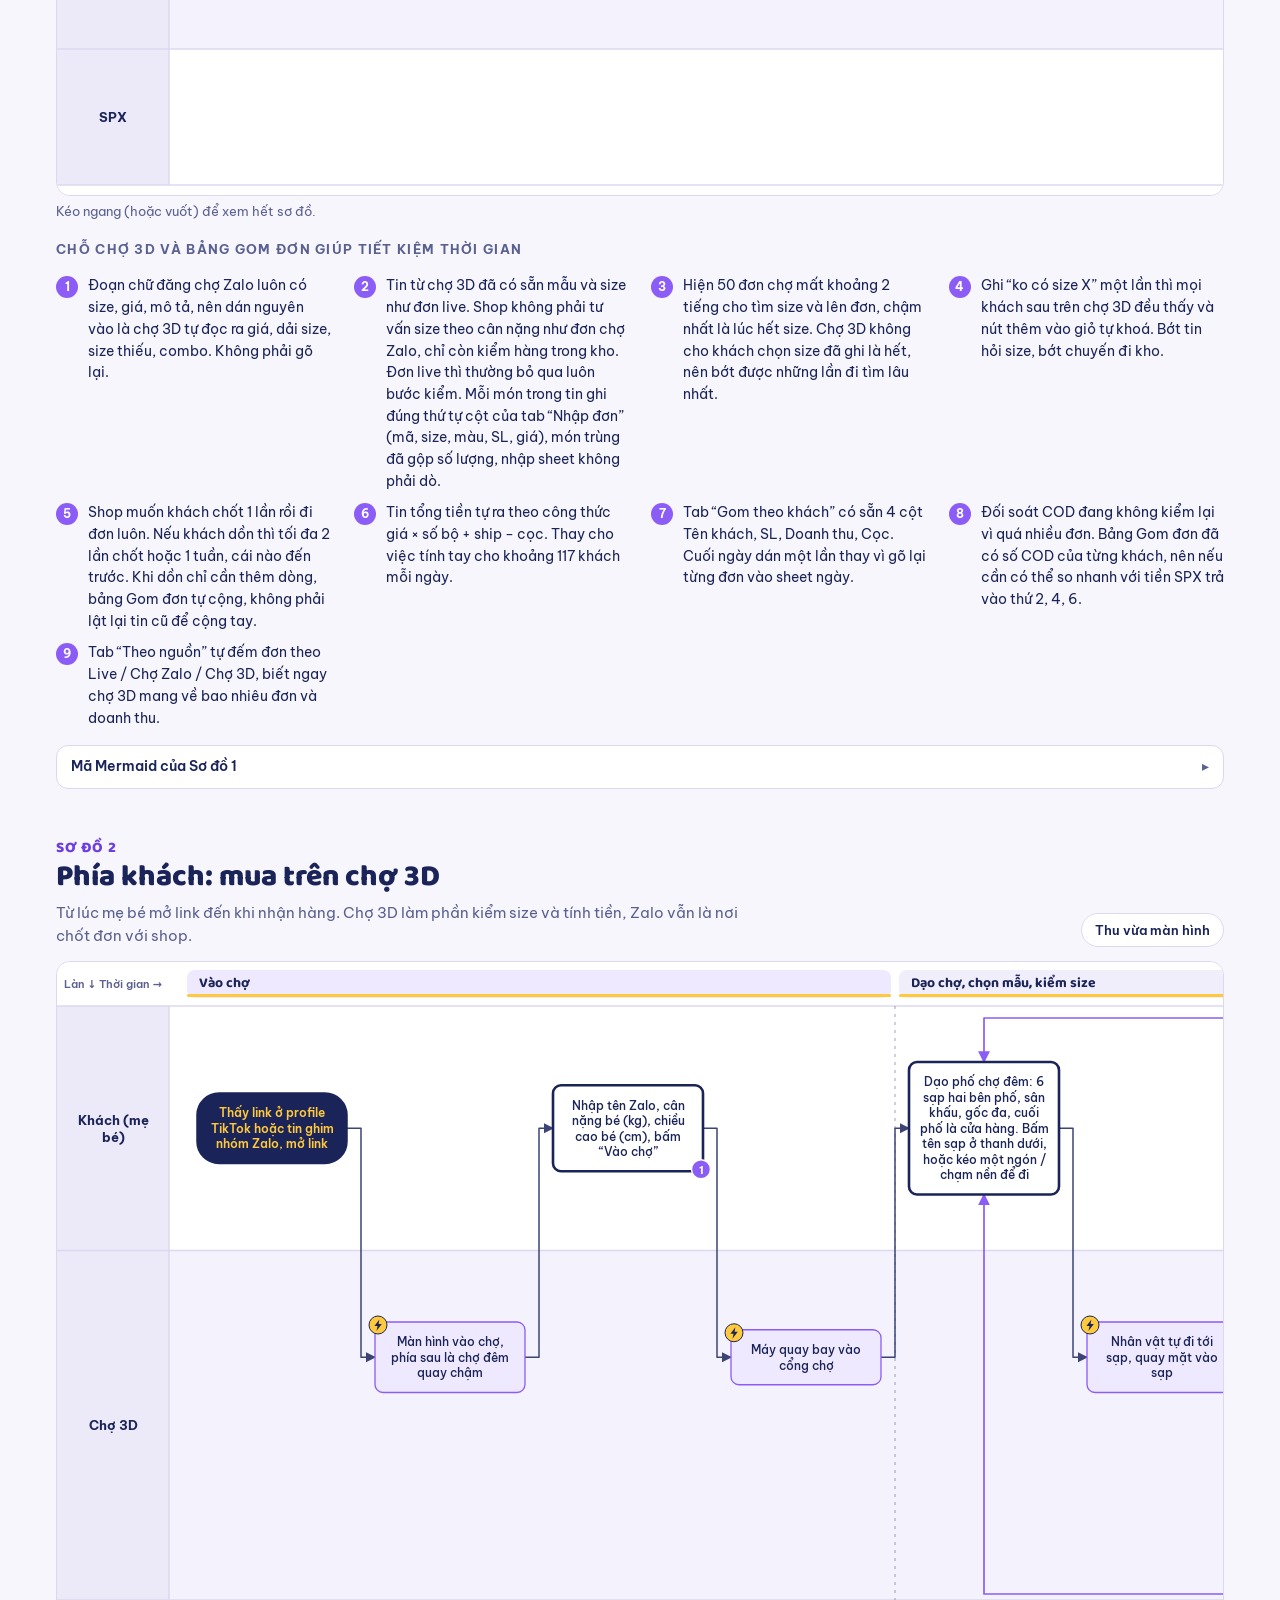
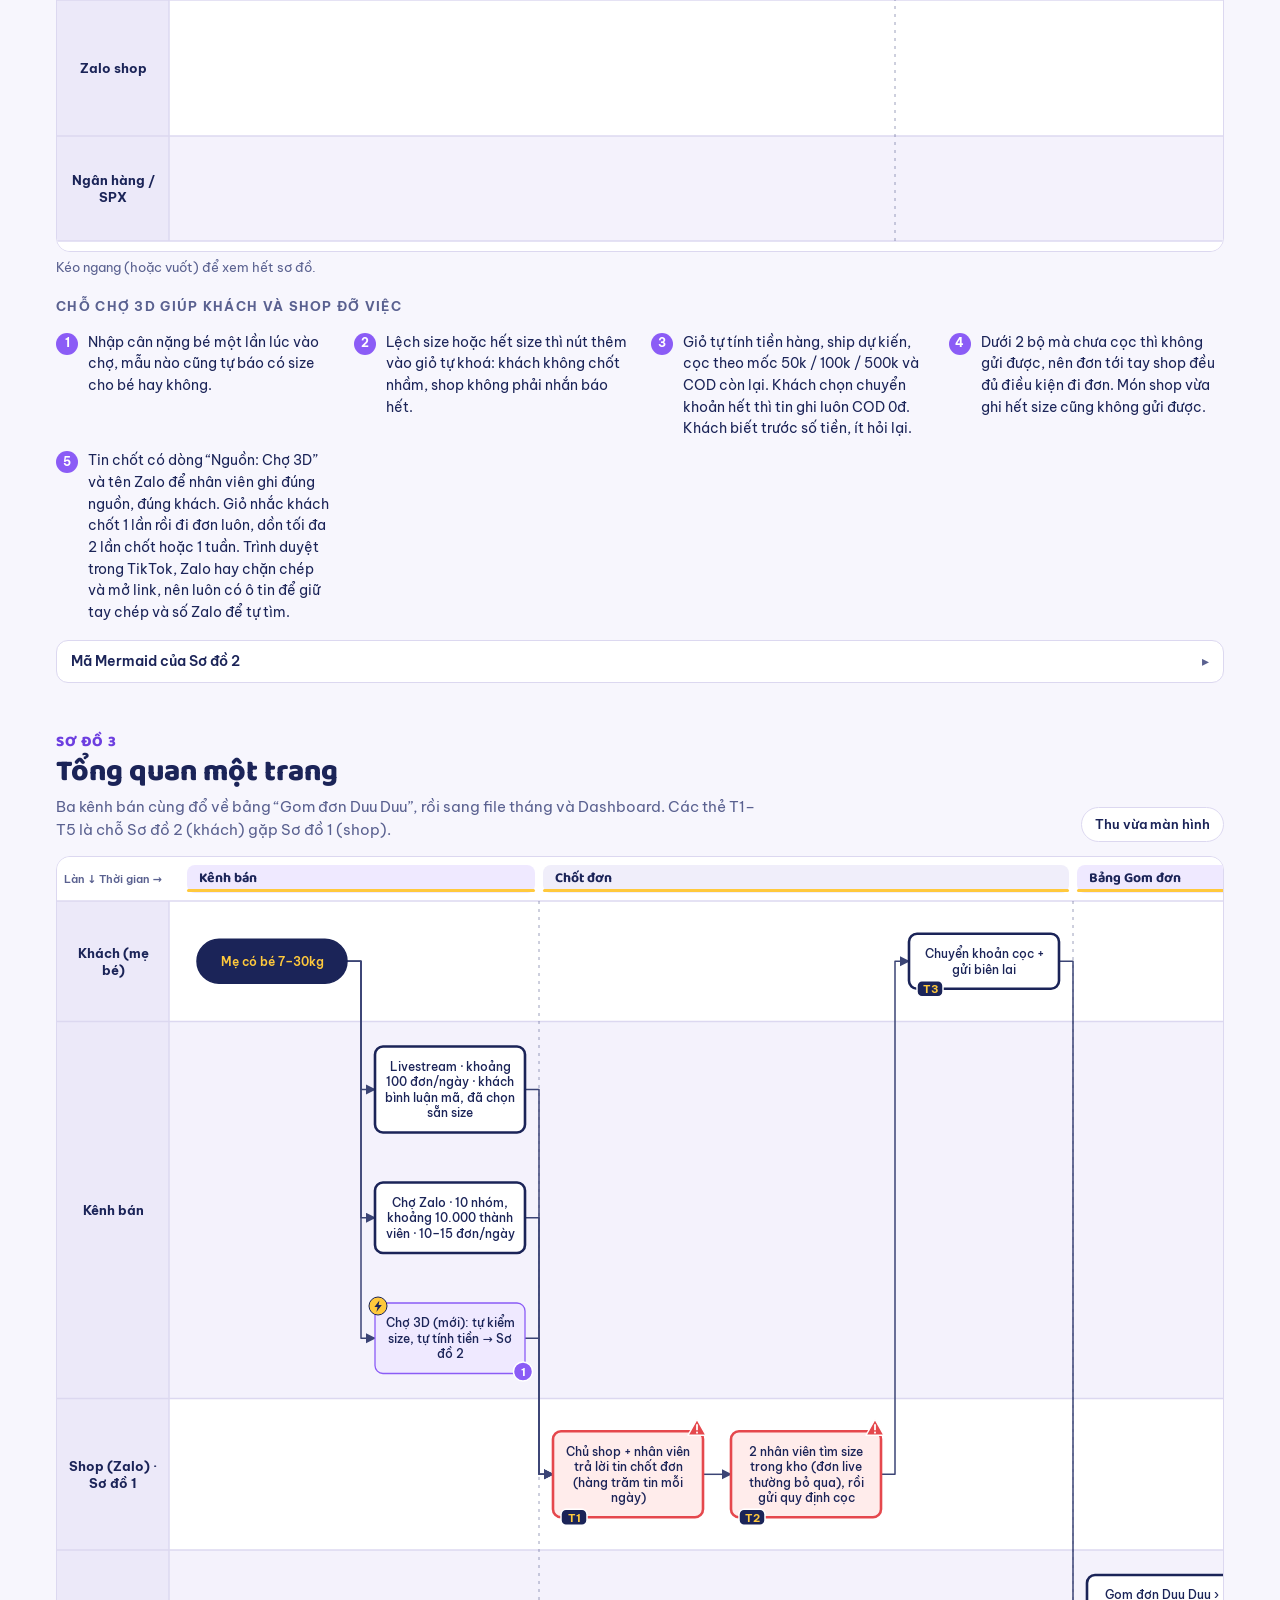
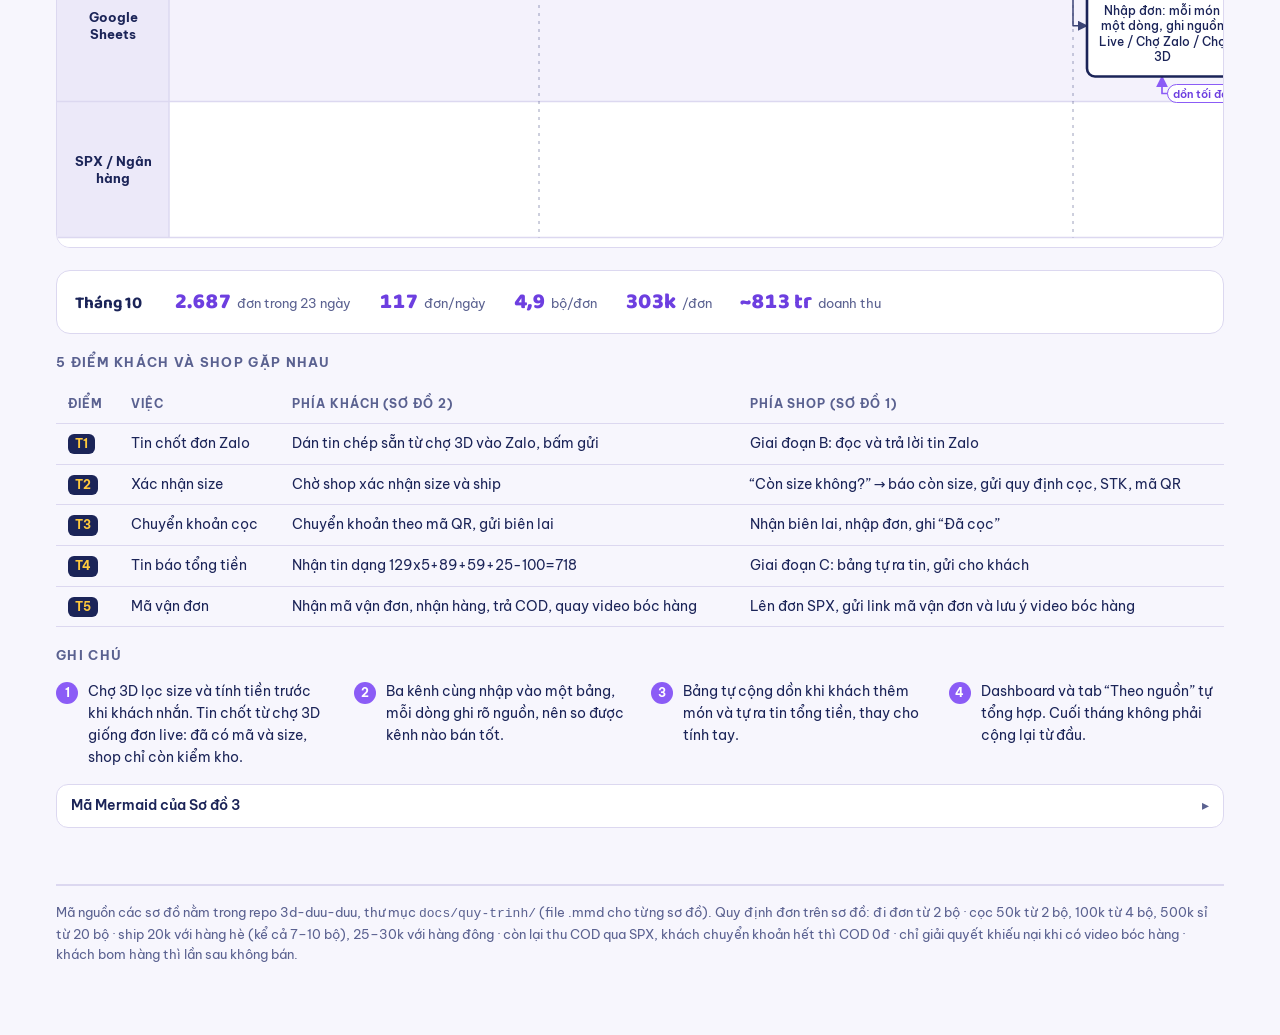
==== commit 861ef79b: "Chợ 3D khớp quy trình: tin chốt có nguồn, gộp số lượng, dồn đơn, chuyển khoản hết Tin chốt đơn - Thê" ====
--- a/docs/quy-trinh/index.html
+++ b/docs/quy-trinh/index.html
@@ -232,7 +232,7 @@
     B4["⚠️ 2 nhân viên đi tìm size trong kho.&lt;br/&gt;Còn size thì nhanh, hết size thì lâu&lt;br/&gt;(50 đơn chợ: tìm size + lên đơn ~2 tiếng)"]
     B12["Nhập từng món vào tab “Nhập đơn”:&lt;br/&gt;ngày, nguồn (Live / Chợ Zalo / Chợ 3D),&lt;br/&gt;tên khách, mã mẫu, size, màu, SL, giá"]
     B14["Ghi “Đã cọc” + trạng thái&lt;br/&gt;ở tab “Gom theo khách”"]
-    C2["Thêm dòng vào “Nhập đơn”"]
+    C2["Thêm dòng vào “Nhập đơn”&lt;br/&gt;(tin chợ 3D ghi “DỒN ĐƠN”,&lt;br/&gt;cọc thêm theo tổng số bộ cả đơn)"]
     C6["Đóng gói"]
     C6b["Đã cọc mà hết hàng:&lt;br/&gt;khách chọn hoàn cọc hoặc đổi mẫu"]
     C9["Cập nhật “Đã đi đơn”&lt;br/&gt;+ mã vận đơn"]
@@ -251,8 +251,8 @@
     direction LR
     A7["⚡ Chợ tự đọc giá, dải size,&lt;br/&gt;size thiếu, combo (99k/4 quần)"]
     A8["⚡ Trang chợ tự cập nhật&lt;br/&gt;sau 1–2 phút"]
-    B2[/"⚡ Tin chốt soạn sẵn từ chợ 3D:&lt;br/&gt;mã, size, màu, tiền hàng, ship,&lt;br/&gt;cọc, COD + “Nguồn: Chợ 3D”&lt;br/&gt;(giống đơn live: đã có mẫu + size)"/]
-    B7["Chủ shop ghi “ko có size X” hoặc het: true&lt;br/&gt;vào file dữ liệu, đẩy GitHub"]
+    B2[/"⚡ Tin chốt soạn sẵn từ chợ 3D:&lt;br/&gt;“Nguồn: Chợ 3D”, tên Zalo,&lt;br/&gt;mỗi món: mã · size · màu · SL · giá,&lt;br/&gt;tiền hàng, ship, cọc, COD + dòng “Tính”&lt;br/&gt;(giống đơn live: đã có mẫu + size)"/]
+    B7["Chủ shop ghi “ko có size X” hoặc het: true&lt;br/&gt;vào file dữ liệu, đẩy GitHub.&lt;br/&gt;Giỏ nào đã có món đó cũng báo và khoá gửi"]
   end
 
   subgraph L5["SPX"]
@@ -348,16 +348,16 @@
   subgraph K["Khách (mẹ bé)"]
     direction LR
     D1(["Thấy link ở profile TikTok&lt;br/&gt;hoặc tin ghim nhóm Zalo, mở link"])
-    D3["Nhập tên, cân nặng bé (kg),&lt;br/&gt;chiều cao bé (cm), bấm “Vào chợ”"]
-    D5["Dạo chợ tròn: 6 sạp vòng cung&lt;br/&gt;quanh bồn hoa và cột đèn lồng.&lt;br/&gt;Bấm tên sạp ở thanh dưới,&lt;br/&gt;hoặc kéo một ngón / chạm nền để đi"]
+    D3["Nhập tên Zalo, cân nặng bé (kg),&lt;br/&gt;chiều cao bé (cm), bấm “Vào chợ”"]
+    D5["Dạo phố chợ đêm: 6 sạp hai bên phố,&lt;br/&gt;sân khấu, gốc đa, cuối phố là cửa hàng.&lt;br/&gt;Bấm tên sạp ở thanh dưới,&lt;br/&gt;hoặc kéo một ngón / chạm nền để đi"]
     D8["Bấm vào một mẫu"]
     D10["Chọn màu&lt;br/&gt;(chợ lật tới ảnh màu đó)"]
     D11["Chọn cân nặng bằng nút − / +"]
     D14["Tuỳ chọn: “Lấy rộng hơn (trừ hao)”,&lt;br/&gt;“Cho bé mặc thử”"]
     D16["Thêm vào giỏ"]
     D17{"Chọn thêm&lt;br/&gt;mẫu?"}
-    D18["Mở giỏ: xem danh sách món,&lt;br/&gt;nhập chiều cao bé,&lt;br/&gt;ô “Đã cọc trước”"]
-    D22["Bấm “Chép tin và mở Zalo shop”"]
+    D18["Mở giỏ: xem món, sửa số lượng,&lt;br/&gt;tên Zalo, chiều cao bé.&lt;br/&gt;Tuỳ chọn: chuyển khoản hết (COD 0đ),&lt;br/&gt;dồn đơn (đã cọc bao nhiêu, đơn trước mấy bộ).&lt;br/&gt;Đọc lưu ý: chưa cọc chưa giữ hàng,&lt;br/&gt;chốt 1 lần, quay video bóc hàng"]
+    D22["Bấm “Chép tin và mở Zalo shop”&lt;br/&gt;(chưa ghi tên Zalo thì chợ nhắc ghi)"]
     D24["🔗 T1 Dán tin vào khung chat Zalo,&lt;br/&gt;bấm gửi"]
     D26["🔗 T3 Chuyển khoản cọc theo mã QR&lt;br/&gt;(chưa cọc thì shop không giữ hàng)"]
     D28["Gửi biên lai qua Zalo"]
@@ -367,18 +367,18 @@
 
   subgraph C["Chợ 3D"]
     direction LR
-    D2["⚡ Màn hình vào chợ&lt;br/&gt;có linh vật Duu Duu"]
-    D4["⚡ Máy quay bay vào quảng trường"]
-    D6["⚡ Nhân vật tự đi tới sạp,&lt;br/&gt;tự vòng qua bồn hoa"]
+    D2["⚡ Màn hình vào chợ,&lt;br/&gt;phía sau là chợ đêm quay chậm"]
+    D4["⚡ Máy quay bay vào cổng chợ"]
+    D6["⚡ Nhân vật tự đi tới sạp,&lt;br/&gt;quay mặt vào sạp"]
     D7["⚡ Đến gần sạp:&lt;br/&gt;hiện dải thẻ mẫu của sạp"]
     D9["⚡ Bảng chi tiết: ảnh thật vuốt ngang,&lt;br/&gt;mã, giá, đoạn chữ của shop"]
     D12{"Size&lt;br/&gt;cho bé?"}
     D13["⚡ 🔒 “Mẫu này chỉ có size X–Y”&lt;br/&gt;hoặc “Hết size”:&lt;br/&gt;khoá nút thêm vào giỏ"]
-    D15["⚡ Mặc thử: nhân vật&lt;br/&gt;mặc màu của mẫu"]
-    D19["⚡ Tự tính tiền hàng, ship dự kiến,&lt;br/&gt;cọc theo mốc, COD còn lại"]
-    D20{"Dưới 2 bộ&lt;br/&gt;và chưa cọc?"}
-    D21["⚡ 🔒 Khoá nút gửi,&lt;br/&gt;nhắc chọn thêm"]
-    D23["⚡ Chép tin chốt đơn,&lt;br/&gt;mở Zalo của shop.&lt;br/&gt;Giỏ vẫn lưu trên máy khách"]
+    D15["⚡ Mặc thử: đóng bảng, nhân vật&lt;br/&gt;mặc màu của mẫu&lt;br/&gt;(ưng thì chạm lại mẫu để thêm)"]
+    D19["⚡ Gộp món giống nhau thành số lượng.&lt;br/&gt;Tự tính tiền hàng, ship dự kiến,&lt;br/&gt;cọc theo mốc, COD còn lại&lt;br/&gt;(dồn đơn: cọc thêm theo tổng số bộ,&lt;br/&gt;ship và COD cả đơn để shop cộng)"]
+    D20{"Dưới 2 bộ và chưa cọc,&lt;br/&gt;hoặc có món vừa hết size?"}
+    D21["⚡ 🔒 Khoá nút gửi,&lt;br/&gt;nhắc chọn thêm hoặc bỏ món hết size"]
+    D23["⚡ Chép tin chốt đơn (có “Nguồn: Chợ 3D”),&lt;br/&gt;mở Zalo của shop.&lt;br/&gt;Chép không được: mở ô tin để giữ tay chép.&lt;br/&gt;Zalo không tự mở: nút “Mở Zalo shop” + số Zalo.&lt;br/&gt;Giỏ vẫn lưu trên máy khách"]
   end
 
   subgraph Z["Zalo shop"]
@@ -554,12 +554,12 @@
     {id:'B0',l:0,c:7,t:'ext',x:'Tin từ live: khách đã bình luận mã, nhắn shop để cọc và chốt (đã chọn sẵn mẫu + size)'},
     {id:'Bq',l:0,c:9,t:'dec',x:'Cần kiểm size?'},
     {id:'B1',l:0,c:7,r:1,t:'ext',x:'Tin từ chợ Zalo: ảnh mẫu + cân nặng, chiều cao bé, shop phải tư vấn size'},
-    {id:'B2',l:3,c:7,t:'auto',note:2,x:'Khách đặt trên chợ 3D, gửi tin chốt soạn sẵn: mã, size, màu, tiền hàng, ship, cọc, COD + “Nguồn: Chợ 3D”'},
+    {id:'B2',l:3,c:7,t:'auto',note:2,x:'Khách đặt trên chợ 3D, gửi tin chốt soạn sẵn: “Nguồn: Chợ 3D”, tên Zalo, mỗi món mã · size · màu · SL · giá, rồi tiền hàng, ship, cọc, COD + dòng “Tính”'},
     {id:'B3',l:0,c:8,t:'tay',warn:1,touch:['T1'],x:'Đọc và trả lời tin Zalo: chủ shop + nhân viên cùng trả lời (hàng trăm tin mỗi ngày)'},
     {id:'B4',l:1,c:10,t:'tay',warn:1,note:3,x:'2 nhân viên đi tìm size trong kho. Còn size thì nhanh, hết size thì lâu'},
     {id:'B5',l:0,c:11,t:'dec',x:'Còn size không?'},
     {id:'B6',l:0,c:11,r:1,t:'tay',x:'Báo khách hết, gợi ý size hoặc mẫu khác'},
-    {id:'B7',l:3,c:11,t:'tay',note:4,x:'Chủ shop ghi “ko có size X” hoặc het: true vào file dữ liệu, đẩy GitHub'},
+    {id:'B7',l:3,c:11,t:'tay',note:4,x:'Chủ shop ghi “ko có size X” hoặc het: true vào file dữ liệu, đẩy GitHub. Giỏ nào đã có món đó cũng báo và khoá gửi'},
     {id:'B8',l:0,c:12,t:'dec',x:'Đủ 2 bộ chưa?'},
     {id:'B9',l:0,c:12,r:1,t:'tay',x:'Nhắc khách chọn thêm'},
     {id:'B10',l:0,c:13,t:'tay',touch:['T2'],x:'Xác nhận đơn, gửi quy định cọc kèm số tài khoản + mã QR (50k từ 2 bộ · 100k từ 4 bộ · 500k sỉ từ 20 bộ). Chưa cọc thì không giữ hàng'},
@@ -569,7 +569,7 @@
     {id:'B14',l:1,c:16,t:'tay',x:'Ghi “Đã cọc” + trạng thái ở tab “Gom theo khách”'},
 
     {id:'C1',l:0,c:17,t:'dec',x:'Khách thêm món? (còn hạn dồn)'},
-    {id:'C2',l:1,c:17,t:'tay',x:'Thêm dòng vào “Nhập đơn”'},
+    {id:'C2',l:1,c:17,t:'tay',x:'Thêm dòng vào “Nhập đơn” (tin chợ 3D ghi “DỒN ĐƠN”, cọc thêm theo tổng số bộ cả đơn)'},
     {id:'C3',l:2,c:17,t:'auto',note:5,x:'Bảng tự cộng dồn vào đơn của khách'},
     {id:'C4',l:2,c:18,t:'auto',warn:2,note:6,x:'Bảng tự ra tin báo khách: 129x5+89+59+25-100=718 (giá × số bộ + ship − cọc = COD), thay cho tính tay'},
     {id:'C5',l:0,c:19,t:'tay',touch:['T4'],x:'Gửi tin tổng tiền cho khách (khách chuyển khoản hết thì COD 0đ)'},
@@ -624,7 +624,7 @@
   ],
   notes:[
     'Đoạn chữ đăng chợ Zalo luôn có size, giá, mô tả, nên dán nguyên vào là chợ 3D tự đọc ra giá, dải size, size thiếu, combo. Không phải gõ lại.',
-    'Tin từ chợ 3D đã có sẵn mẫu và size như đơn live. Shop không phải tư vấn size theo cân nặng như đơn chợ Zalo, chỉ còn kiểm hàng trong kho. Đơn live thì thường bỏ qua luôn bước kiểm.',
+    'Tin từ chợ 3D đã có sẵn mẫu và size như đơn live. Shop không phải tư vấn size theo cân nặng như đơn chợ Zalo, chỉ còn kiểm hàng trong kho. Đơn live thì thường bỏ qua luôn bước kiểm. Mỗi món trong tin ghi đúng thứ tự cột của tab “Nhập đơn” (mã, size, màu, SL, giá), món trùng đã gộp số lượng, nhập sheet không phải dò.',
     'Hiện 50 đơn chợ mất khoảng 2 tiếng cho tìm size và lên đơn, chậm nhất là lúc hết size. Chợ 3D không cho khách chọn size đã ghi là hết, nên bớt được những lần đi tìm lâu nhất.',
     'Ghi “ko có size X” một lần thì mọi khách sau trên chợ 3D đều thấy và nút thêm vào giỏ tự khoá. Bớt tin hỏi size, bớt chuyến đi kho.',
     'Shop muốn khách chốt 1 lần rồi đi đơn luôn. Nếu khách dồn thì tối đa 2 lần chốt hoặc 1 tuần, cái nào đến trước. Khi dồn chỉ cần thêm dòng, bảng Gom đơn tự cộng, không phải lật lại tin cũ để cộng tay.',
@@ -646,11 +646,11 @@
   ],
   nodes:[
     {id:'D1',l:0,c:0,t:'end',x:'Thấy link ở profile TikTok hoặc tin ghim nhóm Zalo, mở link'},
-    {id:'D2',l:1,c:1,t:'auto',x:'Màn hình vào chợ có linh vật Duu Duu'},
-    {id:'D3',l:0,c:2,t:'tay',note:1,x:'Nhập tên, cân nặng bé (kg), chiều cao bé (cm), bấm “Vào chợ”'},
-    {id:'D4',l:1,c:3,t:'auto',x:'Máy quay bay vào quảng trường'},
-    {id:'D5',l:0,c:4,t:'tay',x:'Dạo chợ tròn: 6 sạp vòng cung quanh bồn hoa, cột đèn lồng. Bấm tên sạp ở thanh dưới, hoặc kéo một ngón / chạm nền để đi'},
-    {id:'D6',l:1,c:5,t:'auto',x:'Nhân vật tự đi tới sạp, tự vòng qua bồn hoa'},
+    {id:'D2',l:1,c:1,t:'auto',x:'Màn hình vào chợ, phía sau là chợ đêm quay chậm'},
+    {id:'D3',l:0,c:2,t:'tay',note:1,x:'Nhập tên Zalo, cân nặng bé (kg), chiều cao bé (cm), bấm “Vào chợ”'},
+    {id:'D4',l:1,c:3,t:'auto',x:'Máy quay bay vào cổng chợ'},
+    {id:'D5',l:0,c:4,t:'tay',x:'Dạo phố chợ đêm: 6 sạp hai bên phố, sân khấu, gốc đa, cuối phố là cửa hàng. Bấm tên sạp ở thanh dưới, hoặc kéo một ngón / chạm nền để đi'},
+    {id:'D6',l:1,c:5,t:'auto',x:'Nhân vật tự đi tới sạp, quay mặt vào sạp'},
     {id:'D7',l:1,c:6,t:'auto',x:'Đến gần sạp: hiện dải thẻ mẫu của sạp'},
     {id:'D8',l:0,c:7,t:'tay',x:'Bấm vào một mẫu'},
     {id:'D9',l:1,c:8,t:'auto',x:'Bảng chi tiết: ảnh thật vuốt ngang, mã, giá, đoạn chữ của shop'},
@@ -659,15 +659,15 @@
     {id:'D12',l:1,c:11,t:'dec',x:'Size cho bé?'},
     {id:'D13',l:1,c:11,r:1,t:'auto',note:2,x:'“Mẫu này chỉ có size X–Y” hoặc “Hết size”: khoá nút thêm vào giỏ'},
     {id:'D14',l:0,c:12,t:'tay',x:'Tuỳ chọn: “Lấy rộng hơn (trừ hao)”, “Cho bé mặc thử”'},
-    {id:'D15',l:1,c:12,t:'auto',x:'Mặc thử: nhân vật mặc màu của mẫu'},
+    {id:'D15',l:1,c:12,t:'auto',x:'Mặc thử: đóng bảng, nhân vật mặc màu của mẫu (ưng thì chạm lại mẫu để thêm)'},
     {id:'D16',l:0,c:13,t:'tay',x:'Thêm vào giỏ'},
     {id:'D17',l:0,c:14,t:'dec',x:'Chọn thêm mẫu?'},
-    {id:'D18',l:0,c:15,t:'tay',x:'Mở giỏ: danh sách món, ô chiều cao bé, ô “Đã cọc trước”'},
-    {id:'D19',l:1,c:16,t:'auto',note:3,x:'Tự tính tiền hàng, ship dự kiến, cọc theo mốc, COD còn lại'},
-    {id:'D20',l:1,c:17,t:'dec',x:'Dưới 2 bộ và chưa cọc?'},
-    {id:'D21',l:1,c:17,r:1,t:'auto',note:4,x:'Khoá nút gửi, nhắc chọn thêm'},
-    {id:'D22',l:0,c:18,t:'tay',x:'Bấm “Chép tin và mở Zalo shop”'},
-    {id:'D23',l:1,c:19,t:'auto',note:5,x:'Chép tin chốt đơn, mở Zalo của shop. Giỏ vẫn lưu trên máy khách'},
+    {id:'D18',l:0,c:15,t:'tay',x:'Mở giỏ: xem món, sửa số lượng, tên Zalo, chiều cao bé. Tuỳ chọn: chuyển khoản hết (COD 0đ), dồn đơn (đã cọc bao nhiêu, đơn trước mấy bộ). Đọc lưu ý: chưa cọc chưa giữ hàng, chốt 1 lần, quay video bóc hàng'},
+    {id:'D19',l:1,c:16,t:'auto',note:3,x:'Gộp món giống nhau thành số lượng. Tự tính tiền hàng, ship dự kiến, cọc theo mốc, COD còn lại (dồn đơn: cọc thêm theo tổng số bộ, ship và COD cả đơn để shop cộng)'},
+    {id:'D20',l:1,c:17,t:'dec',x:'Dưới 2 bộ và chưa cọc, hoặc có món vừa hết size?'},
+    {id:'D21',l:1,c:17,r:1,t:'auto',note:4,x:'Khoá nút gửi, nhắc chọn thêm hoặc bỏ món hết size'},
+    {id:'D22',l:0,c:18,t:'tay',x:'Bấm “Chép tin và mở Zalo shop” (chưa ghi tên Zalo thì chợ nhắc ghi)'},
+    {id:'D23',l:1,c:19,t:'auto',note:5,x:'Chép tin chốt đơn (có “Nguồn: Chợ 3D”), mở Zalo của shop. Chép không được: mở ô tin để giữ tay chép. Zalo không tự mở: nút “Mở Zalo shop” + số Zalo. Giỏ vẫn lưu trên máy khách'},
     {id:'D24',l:0,c:20,t:'tay',touch:['T1'],x:'Dán tin vào khung chat Zalo, bấm gửi'},
     {id:'D25',l:2,c:21,t:'tay',touch:['T2'],x:'Shop kiểm size trong kho, xác nhận size và ship'},
     {id:'D26',l:0,c:22,t:'tay',touch:['T3'],x:'Chuyển khoản cọc theo mã QR (chưa cọc thì shop không giữ hàng)'},
@@ -695,9 +695,9 @@
   notes:[
     'Nhập cân nặng bé một lần lúc vào chợ, mẫu nào cũng tự báo có size cho bé hay không.',
     'Lệch size hoặc hết size thì nút thêm vào giỏ tự khoá: khách không chốt nhầm, shop không phải nhắn báo hết.',
-    'Giỏ tự tính tiền hàng, ship dự kiến, cọc theo mốc 50k / 100k / 500k và COD còn lại. Khách biết trước số tiền, ít hỏi lại.',
-    'Dưới 2 bộ mà chưa cọc thì không gửi được, nên đơn tới tay shop đều đủ điều kiện đi đơn.',
-    'Tin chốt có dòng “Nguồn: Chợ 3D” để nhân viên ghi đúng nguồn. Giỏ cho khách gom đủ món rồi chốt 1 lần, đúng ý shop muốn đi đơn luôn. Giỏ vẫn lưu trên máy nếu khách cần dồn (tối đa 2 lần chốt hoặc 1 tuần).'
+    'Giỏ tự tính tiền hàng, ship dự kiến, cọc theo mốc 50k / 100k / 500k và COD còn lại. Khách chọn chuyển khoản hết thì tin ghi luôn COD 0đ. Khách biết trước số tiền, ít hỏi lại.',
+    'Dưới 2 bộ mà chưa cọc thì không gửi được, nên đơn tới tay shop đều đủ điều kiện đi đơn. Món shop vừa ghi hết size cũng không gửi được.',
+    'Tin chốt có dòng “Nguồn: Chợ 3D” và tên Zalo để nhân viên ghi đúng nguồn, đúng khách. Giỏ nhắc khách chốt 1 lần rồi đi đơn luôn, dồn tối đa 2 lần chốt hoặc 1 tuần. Trình duyệt trong TikTok, Zalo hay chặn chép và mở link, nên luôn có ô tin để giữ tay chép và số Zalo để tự tìm.'
   ]
 };
 
